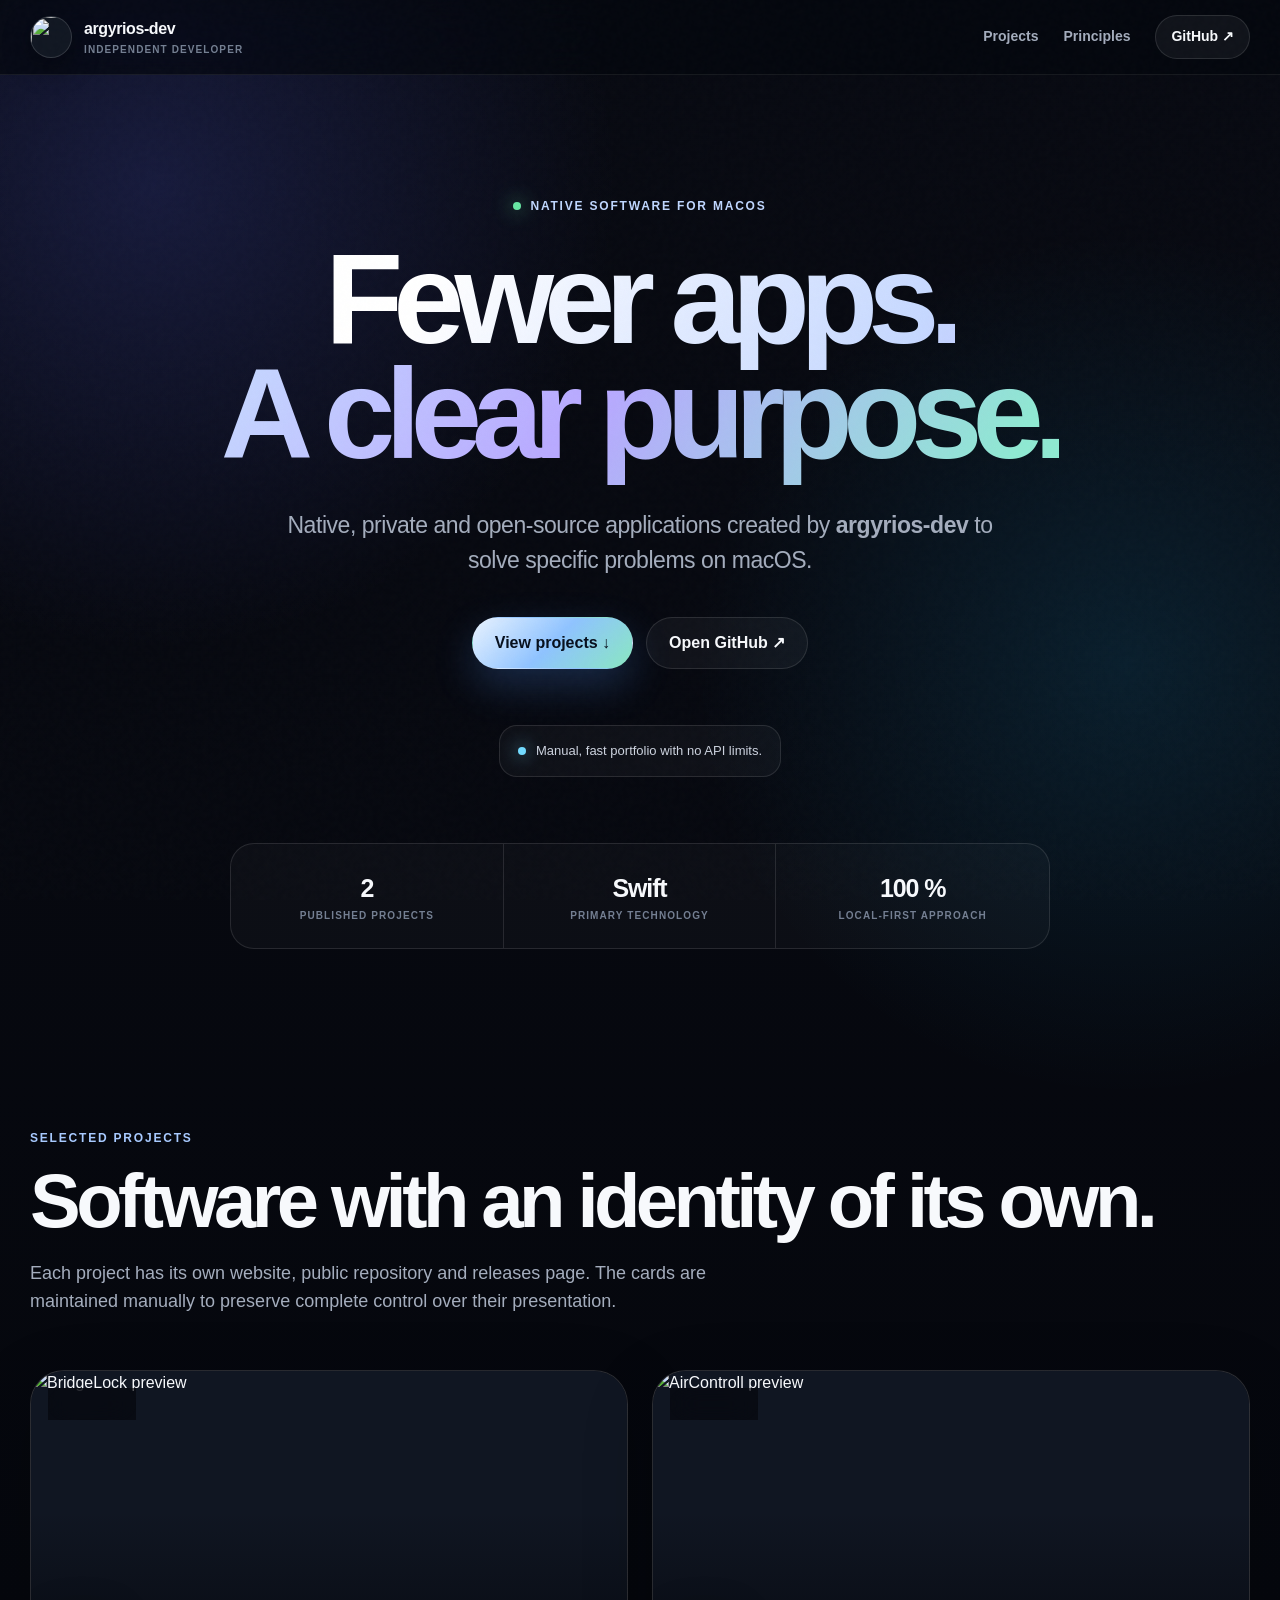
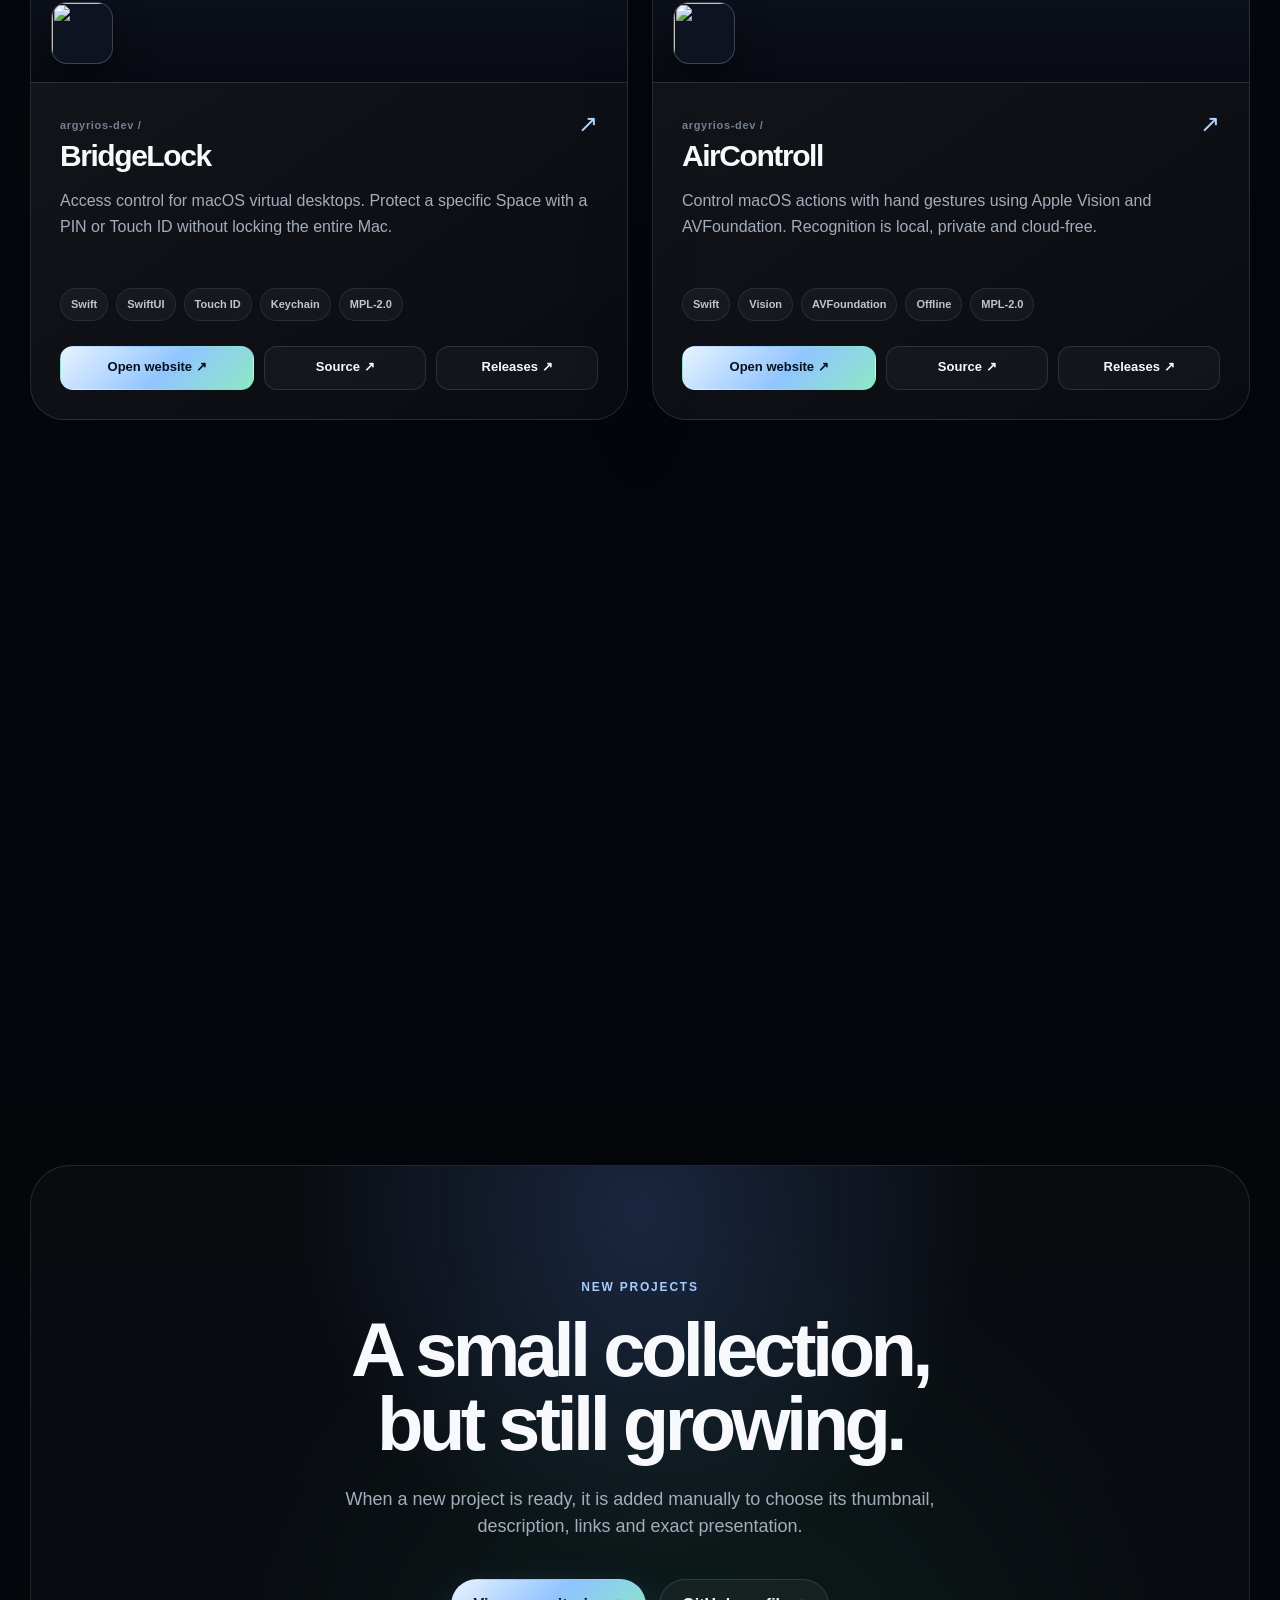
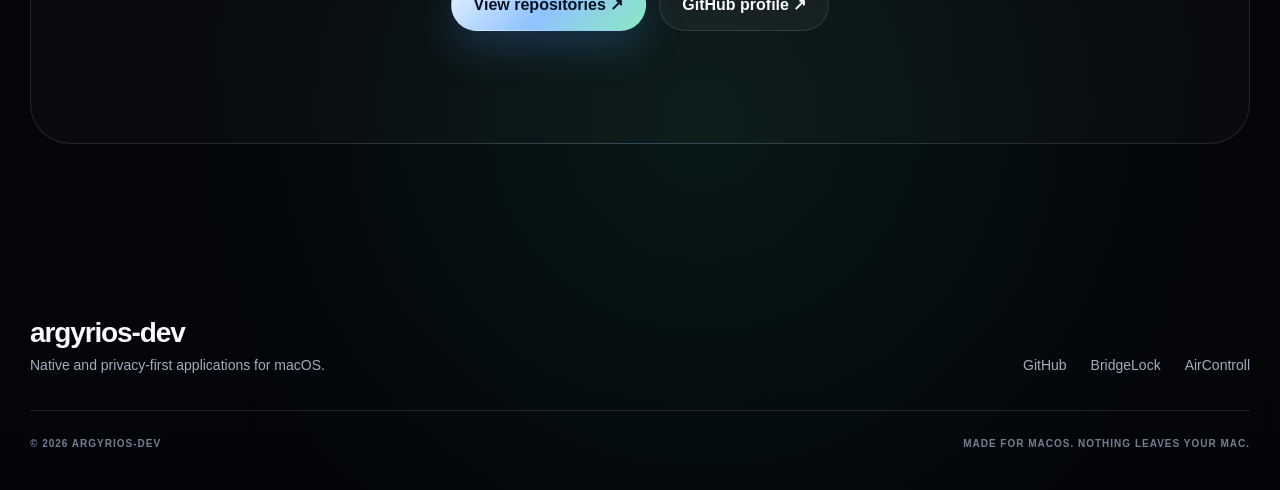
==== index.html @ 0a39587d "Add files via upload" ====
<!doctype html>
<html lang="en">
<head>
  <meta charset="utf-8">
  <meta name="viewport" content="width=device-width, initial-scale=1">
  <meta name="theme-color" content="#05070d">
  <meta
    name="description"
    content="Native macOS projects created by argyrios-dev."
  >
  <meta property="og:title" content="argyrios-dev — Projects">
  <meta
    property="og:description"
    content="Native, private and open-source applications for macOS."
  >
  <meta property="og:type" content="website">
  <meta
    property="og:image"
    content="https://raw.githubusercontent.com/argyrios-dev/AirControll/main/IntroREADME.png"
  >
  <title>argyrios-dev — macOS Projects</title>

  <link
    rel="icon"
    type="image/png"
    href="https://github.com/argyrios-dev.png"
  >
  <link
    rel="apple-touch-icon"
    href="https://github.com/argyrios-dev.png"
  >

  <style>
    :root {
      color-scheme: dark;
      --bg: #05070d;
      --bg-soft: #090d16;
      --panel: rgba(255, 255, 255, 0.055);
      --panel-strong: rgba(255, 255, 255, 0.085);
      --line: rgba(255, 255, 255, 0.11);
      --line-strong: rgba(255, 255, 255, 0.2);
      --text: #f7f9fc;
      --muted: #a4adbd;
      --muted-2: #747f92;
      --violet: #9b8cff;
      --cyan: #72dbff;
      --green: #67e6a3;
      --max: 1220px;
      --radius-xl: 34px;
      --radius-lg: 24px;
      --shadow: 0 32px 100px rgba(0, 0, 0, 0.46);
    }

    * {
      box-sizing: border-box;
    }

    html {
      scroll-behavior: smooth;
    }

    body {
      min-width: 320px;
      min-height: 100vh;
      margin: 0;
      color: var(--text);
      background:
        radial-gradient(circle at 12% 5%, rgba(94, 105, 255, 0.18), transparent 29rem),
        radial-gradient(circle at 88% 18%, rgba(31, 190, 255, 0.12), transparent 27rem),
        radial-gradient(circle at 55% 90%, rgba(54, 224, 151, 0.09), transparent 32rem),
        linear-gradient(180deg, #080a12 0%, var(--bg) 44%, #030509 100%);
      font-family:
        -apple-system,
        BlinkMacSystemFont,
        "SF Pro Display",
        "SF Pro Text",
        "Helvetica Neue",
        Arial,
        sans-serif;
      line-height: 1.55;
      overflow-x: hidden;
    }

    body::after {
      position: fixed;
      inset: 0;
      z-index: 100;
      pointer-events: none;
      content: "";
      opacity: 0.018;
      background-image:
        url("data:image/svg+xml,%3Csvg viewBox='0 0 180 180' xmlns='http://www.w3.org/2000/svg'%3E%3Cfilter id='noise'%3E%3CfeTurbulence type='fractalNoise' baseFrequency='.88' numOctaves='4' stitchTiles='stitch'/%3E%3C/filter%3E%3Crect width='100%25' height='100%25' filter='url(%23noise)'/%3E%3C/svg%3E");
    }

    a {
      color: inherit;
      text-decoration: none;
    }

    img {
      display: block;
      max-width: 100%;
    }

    button,
    a {
      -webkit-tap-highlight-color: transparent;
    }

    .container {
      width: min(calc(100% - 40px), var(--max));
      margin-inline: auto;
    }

    .nav {
      position: sticky;
      top: 0;
      z-index: 50;
      border-bottom: 1px solid rgba(255, 255, 255, 0.07);
      background: rgba(5, 7, 13, 0.72);
      backdrop-filter: blur(24px) saturate(150%);
      -webkit-backdrop-filter: blur(24px) saturate(150%);
    }

    .nav-inner {
      min-height: 74px;
      display: flex;
      align-items: center;
      justify-content: space-between;
      gap: 24px;
    }

    .identity {
      min-width: 0;
      display: flex;
      align-items: center;
      gap: 12px;
    }

    .identity img {
      width: 42px;
      height: 42px;
      flex: 0 0 auto;
      object-fit: cover;
      border: 1px solid rgba(255, 255, 255, 0.15);
      border-radius: 50%;
      background: #111722;
      box-shadow: 0 9px 28px rgba(0, 0, 0, 0.4);
    }

    .identity-copy {
      min-width: 0;
      display: grid;
    }

    .identity-copy strong {
      font-size: 16px;
      letter-spacing: -0.025em;
    }

    .identity-copy span {
      color: var(--muted-2);
      font-size: 10px;
      font-weight: 760;
      letter-spacing: 0.11em;
      text-transform: uppercase;
    }

    .nav-links {
      display: flex;
      align-items: center;
      gap: 25px;
      color: var(--muted);
      font-size: 14px;
      font-weight: 650;
    }

    .nav-links a {
      transition: color 170ms ease;
    }

    .nav-links a:hover {
      color: var(--text);
    }

    .nav-button {
      padding: 10px 15px;
      color: var(--text) !important;
      border: 1px solid var(--line);
      border-radius: 999px;
      background: rgba(255, 255, 255, 0.05);
    }

    .hero {
      padding: 118px 0 90px;
      text-align: center;
    }

    .eyebrow {
      display: inline-flex;
      align-items: center;
      gap: 9px;
      margin-bottom: 26px;
      color: #c0d7ff;
      font-size: 12px;
      font-weight: 820;
      letter-spacing: 0.15em;
      text-transform: uppercase;
    }

    .eyebrow::before {
      width: 8px;
      height: 8px;
      content: "";
      border-radius: 50%;
      background: var(--green);
      box-shadow: 0 0 20px rgba(103, 230, 163, 0.95);
    }

    h1,
    h2,
    h3,
    p {
      overflow-wrap: anywhere;
    }

    h1 {
      max-width: 1040px;
      margin: 0 auto;
      font-size: clamp(60px, 10vw, 132px);
      font-weight: 800;
      letter-spacing: -0.078em;
      line-height: 0.9;
    }

    .gradient-text {
      color: transparent;
      background:
        linear-gradient(
          122deg,
          #ffffff 9%,
          #c6d8ff 42%,
          #b8a8ff 67%,
          #8fe9d2 96%
        );
      background-clip: text;
      -webkit-background-clip: text;
    }

    .hero-copy {
      max-width: 760px;
      margin: 36px auto 0;
      color: var(--muted);
      font-size: clamp(18px, 2.1vw, 23px);
      letter-spacing: -0.02em;
    }

    .hero-actions {
      margin-top: 38px;
      display: flex;
      flex-wrap: wrap;
      justify-content: center;
      gap: 13px;
    }

    .button {
      min-height: 52px;
      padding: 0 22px;
      display: inline-flex;
      align-items: center;
      justify-content: center;
      border: 1px solid var(--line);
      border-radius: 999px;
      font-weight: 740;
      transition:
        transform 180ms ease,
        border-color 180ms ease,
        background 180ms ease,
        box-shadow 180ms ease;
    }

    .button:hover {
      transform: translateY(-2px);
    }

    .button-primary {
      color: #07101e;
      border-color: transparent;
      background:
        linear-gradient(135deg, #e9f3ff, #8fc3ff 50%, #8ae8c2);
      box-shadow: 0 16px 40px rgba(83, 151, 255, 0.23);
    }

    .button-secondary {
      background: rgba(255, 255, 255, 0.045);
    }

    .manual-note {
      width: fit-content;
      max-width: 100%;
      margin: 56px auto 0;
      padding: 15px 18px;
      display: flex;
      align-items: center;
      gap: 10px;
      color: #cdd3df;
      border: 1px solid var(--line);
      border-radius: 18px;
      background: rgba(255, 255, 255, 0.034);
      font-size: 13px;
    }

    .manual-note span {
      width: 8px;
      height: 8px;
      flex: 0 0 auto;
      border-radius: 50%;
      background: var(--cyan);
      box-shadow: 0 0 17px rgba(114, 219, 255, 0.9);
    }

    .hero-stats {
      max-width: 820px;
      margin: 66px auto 0;
      display: grid;
      grid-template-columns: repeat(3, 1fr);
      overflow: hidden;
      border: 1px solid var(--line);
      border-radius: 24px;
      background: rgba(255, 255, 255, 0.027);
    }

    .stat {
      padding: 25px 18px;
      display: grid;
      border-right: 1px solid var(--line);
    }

    .stat:last-child {
      border-right: 0;
    }

    .stat strong {
      font-size: 25px;
      letter-spacing: -0.045em;
    }

    .stat span {
      color: var(--muted-2);
      font-size: 10px;
      font-weight: 760;
      letter-spacing: 0.11em;
      text-transform: uppercase;
    }

    main {
      padding-bottom: 110px;
    }

    .projects-section {
      padding: 90px 0 40px;
    }

    .section-label {
      margin-bottom: 16px;
      color: #a8caff;
      font-size: 12px;
      font-weight: 810;
      letter-spacing: 0.15em;
      text-transform: uppercase;
    }

    h2 {
      margin: 0;
      font-size: clamp(43px, 6vw, 76px);
      font-weight: 780;
      line-height: 0.98;
      letter-spacing: -0.06em;
    }

    .section-copy {
      max-width: 680px;
      margin: 22px 0 0;
      color: var(--muted);
      font-size: 18px;
    }

    .projects-grid {
      margin-top: 54px;
      display: grid;
      grid-template-columns: repeat(2, minmax(0, 1fr));
      gap: 24px;
    }

    .project-card {
      position: relative;
      isolation: isolate;
      min-width: 0;
      overflow: hidden;
      border: 1px solid var(--line);
      border-radius: var(--radius-xl);
      background:
        linear-gradient(
          145deg,
          rgba(255, 255, 255, 0.071),
          rgba(255, 255, 255, 0.025)
        );
      box-shadow: 0 22px 72px rgba(0, 0, 0, 0.2);
      transition:
        transform 230ms ease,
        border-color 230ms ease,
        box-shadow 230ms ease;
    }

    .project-card::before {
      position: absolute;
      inset: -1px;
      z-index: -1;
      content: "";
      border-radius: inherit;
      opacity: 0;
      background:
        linear-gradient(
          135deg,
          rgba(155, 140, 255, 0.65),
          rgba(114, 219, 255, 0.55),
          rgba(103, 230, 163, 0.38)
        );
      filter: blur(10px);
      transition: opacity 230ms ease;
    }

    .project-card:hover {
      transform: translateY(-7px);
      border-color: var(--line-strong);
      box-shadow: var(--shadow);
    }

    .project-card:hover::before {
      opacity: 0.65;
    }

    .project-image-link {
      position: relative;
      aspect-ratio: 1.91 / 1;
      overflow: hidden;
      display: block;
      border-bottom: 1px solid var(--line);
      background: #101622;
    }

    .project-image {
      width: 100%;
      height: 100%;
      object-fit: cover;
      transition: transform 520ms cubic-bezier(0.2, 0.75, 0.25, 1);
    }

    .project-card:hover .project-image {
      transform: scale(1.035);
    }

    .image-overlay {
      position: absolute;
      inset: 0;
      background:
        linear-gradient(
          180deg,
          transparent 45%,
          rgba(5, 7, 13, 0.78) 100%
        );
    }

    .project-icon {
      position: absolute;
      left: 20px;
      bottom: 18px;
      width: 62px;
      height: 62px;
      object-fit: cover;
      border: 1px solid rgba(255, 255, 255, 0.2);
      border-radius: 16px;
      background: #0d1320;
      box-shadow: 0 16px 38px rgba(0, 0, 0, 0.42);
    }

    .project-state {
      position: absolute;
      top: 17px;
      left: 17px;
      padding: 7px 10px;
      color: #f5f8fc;
      border: 1px solid rgba(255, 255, 255, 0.16);
      border-radius: 999px;
      background: rgba(5, 7, 13, 0.68);
      backdrop-filter: blur(14px);
      -webkit-backdrop-filter: blur(14px);
      font-size: 10px;
      font-weight: 790;
      letter-spacing: 0.11em;
      text-transform: uppercase;
    }

    .project-content {
      padding: 29px;
    }

    .project-heading {
      display: flex;
      align-items: flex-start;
      justify-content: space-between;
      gap: 20px;
    }

    .repo-owner {
      color: var(--muted-2);
      font-size: 11px;
      font-weight: 720;
      letter-spacing: 0.06em;
    }

    .project-heading h3 {
      margin: 3px 0 0;
      font-size: 30px;
      font-weight: 780;
      line-height: 1.05;
      letter-spacing: -0.048em;
    }

    .project-arrow {
      color: #aed4ff;
      font-size: 24px;
      line-height: 1;
    }

    .project-description {
      min-height: 78px;
      margin: 16px 0 22px;
      color: var(--muted);
      line-height: 1.65;
    }

    .tags {
      display: flex;
      flex-wrap: wrap;
      gap: 8px;
      margin-bottom: 25px;
    }

    .tag {
      padding: 7px 10px;
      color: #bdc5d2;
      border: 1px solid rgba(255, 255, 255, 0.09);
      border-radius: 999px;
      background: rgba(255, 255, 255, 0.034);
      font-size: 11px;
      font-weight: 680;
    }

    .project-actions {
      display: grid;
      grid-template-columns: 1.2fr 1fr 1fr;
      gap: 10px;
    }

    .project-action {
      min-height: 44px;
      padding: 0 12px;
      display: inline-flex;
      align-items: center;
      justify-content: center;
      border: 1px solid var(--line);
      border-radius: 13px;
      font-size: 13px;
      font-weight: 740;
      text-align: center;
      transition:
        transform 170ms ease,
        border-color 170ms ease,
        background 170ms ease;
    }

    .project-action:hover {
      transform: translateY(-1px);
      border-color: var(--line-strong);
    }

    .project-action-primary {
      color: #07101e;
      border-color: transparent;
      background:
        linear-gradient(135deg, #e8f3ff, #91c5ff 55%, #8ce9c4);
    }

    .project-action-secondary {
      background: rgba(255, 255, 255, 0.035);
    }

    .principles {
      margin-top: 120px;
      padding: 68px;
      display: grid;
      grid-template-columns: 1.05fr 0.95fr;
      align-items: end;
      gap: 62px;
      overflow: hidden;
      border: 1px solid var(--line);
      border-radius: 38px;
      background:
        radial-gradient(circle at 91% 12%, rgba(155, 140, 255, 0.2), transparent 36%),
        radial-gradient(circle at 7% 90%, rgba(114, 219, 255, 0.13), transparent 34%),
        rgba(255, 255, 255, 0.028);
      box-shadow: var(--shadow);
    }

    .principles-list {
      display: grid;
      gap: 14px;
    }

    .principle {
      padding: 19px 20px;
      display: grid;
      grid-template-columns: 39px 1fr;
      gap: 13px;
      border: 1px solid var(--line);
      border-radius: 17px;
      background: rgba(2, 5, 10, 0.34);
    }

    .principle > span {
      color: #a9cbff;
      font-size: 11px;
      font-weight: 800;
    }

    .principle h3 {
      margin: 0;
      font-size: 18px;
    }

    .principle p {
      margin: 3px 0 0;
      color: var(--muted);
      font-size: 14px;
    }

    .contact {
      margin-top: 120px;
      padding: 112px 28px;
      text-align: center;
      border: 1px solid var(--line);
      border-radius: 40px;
      background:
        radial-gradient(circle at 50% 8%, rgba(93, 147, 255, 0.2), transparent 43%),
        rgba(255, 255, 255, 0.024);
    }

    .contact p {
      max-width: 650px;
      margin: 24px auto 0;
      color: var(--muted);
      font-size: 18px;
    }

    footer {
      padding: 57px 0 38px;
      color: var(--muted);
      font-size: 14px;
    }

    .footer-top {
      padding-bottom: 34px;
      display: flex;
      align-items: flex-end;
      justify-content: space-between;
      gap: 30px;
      border-bottom: 1px solid var(--line);
    }

    .footer-title {
      color: var(--text);
      font-size: 28px;
      font-weight: 770;
      letter-spacing: -0.04em;
    }

    .footer-links {
      display: flex;
      flex-wrap: wrap;
      gap: 24px;
    }

    .footer-links a:hover {
      color: var(--text);
    }

    .footer-bottom {
      padding-top: 25px;
      display: flex;
      justify-content: space-between;
      gap: 24px;
      color: var(--muted-2);
      font-size: 10px;
      font-weight: 690;
      letter-spacing: 0.1em;
      text-transform: uppercase;
    }

    .reveal {
      opacity: 0;
      transform: translateY(22px);
      transition:
        opacity 650ms ease,
        transform 650ms ease;
    }

    .reveal.visible {
      opacity: 1;
      transform: translateY(0);
    }

    @media (max-width: 940px) {
      .projects-grid {
        grid-template-columns: 1fr;
      }

      .principles {
        padding: 46px 29px;
        grid-template-columns: 1fr;
      }
    }

    @media (max-width: 700px) {
      .container {
        width: min(calc(100% - 24px), var(--max));
      }

      .nav-links a:not(.nav-button) {
        display: none;
      }

      .identity-copy span {
        display: none;
      }

      .hero {
        padding-top: 82px;
      }

      h1 {
        font-size: clamp(56px, 19vw, 87px);
      }

      .hero-stats {
        grid-template-columns: 1fr;
      }

      .stat {
        border-right: 0;
        border-bottom: 1px solid var(--line);
      }

      .stat:last-child {
        border-bottom: 0;
      }

      .project-actions {
        grid-template-columns: 1fr;
      }

      .footer-top,
      .footer-bottom {
        align-items: flex-start;
        flex-direction: column;
      }
    }

    @media (prefers-reduced-motion: reduce) {
      html {
        scroll-behavior: auto;
      }

      *,
      *::before,
      *::after {
        animation-duration: 0.01ms !important;
        animation-iteration-count: 1 !important;
        transition-duration: 0.01ms !important;
      }

      .reveal {
        opacity: 1;
        transform: none;
      }
    }
  </style>
</head>

<body>
  <nav class="nav">
    <div class="container nav-inner">
      <a class="identity" href="#top" aria-label="Back to top">
        <img
          src="https://github.com/argyrios-dev.png"
          alt=""
          width="42"
          height="42"
        >
        <span class="identity-copy">
          <strong>argyrios-dev</strong>
          <span>Independent developer</span>
        </span>
      </a>

      <div class="nav-links">
        <a href="#projects">Projects</a>
        <a href="#principles">Principles</a>
        <a
          class="nav-button"
          href="https://github.com/argyrios-dev"
          target="_blank"
          rel="noreferrer"
        >GitHub ↗</a>
      </div>
    </div>
  </nav>

  <header id="top" class="hero container">
    <div class="eyebrow">Native software for macOS</div>

    <h1>
      <span class="gradient-text">Fewer apps.<br>A clear purpose.</span>
    </h1>

    <p class="hero-copy">
      Native, private and open-source applications created by
      <strong>argyrios-dev</strong> to solve specific problems on macOS.
    </p>

    <div class="hero-actions">
      <a class="button button-primary" href="#projects">
        View projects ↓
      </a>
      <a
        class="button button-secondary"
        href="https://github.com/argyrios-dev"
        target="_blank"
        rel="noreferrer"
      >Open GitHub ↗</a>
    </div>

    <div class="manual-note">
      <span></span>
      Manual, fast portfolio with no API limits.
    </div>

    <div class="hero-stats">
      <div class="stat">
        <strong>2</strong>
        <span>Published projects</span>
      </div>
      <div class="stat">
        <strong>Swift</strong>
        <span>Primary technology</span>
      </div>
      <div class="stat">
        <strong>100 %</strong>
        <span>Local-first approach</span>
      </div>
    </div>
  </header>

  <main>
    <section id="projects" class="projects-section container">
      <div class="section-label">Selected projects</div>
      <h2>Software with an identity of its own.</h2>
      <p class="section-copy">
        Each project has its own website, public repository and releases page.
        The cards are maintained manually to preserve complete control
        over their presentation.
      </p>

      <div class="projects-grid">
        <article class="project-card reveal">
          <a
            class="project-image-link"
            href="https://argyrios-dev.github.io/BridgeLock/"
            target="_blank"
            rel="noreferrer"
            aria-label="Open the BridgeLock website"
          >
            <img
              class="project-image"
              src="https://raw.githubusercontent.com/argyrios-dev/BridgeLock/main/IntroREADME.png"
              alt="BridgeLock preview"
              loading="eager"
            >
            <span class="image-overlay"></span>
            <span class="project-state">Available</span>
            <img
              class="project-icon"
              src="https://raw.githubusercontent.com/argyrios-dev/BridgeLock/main/AppIcon.png"
              alt=""
              width="62"
              height="62"
            >
          </a>

          <div class="project-content">
            <div class="project-heading">
              <div>
                <span class="repo-owner">argyrios-dev /</span>
                <h3>BridgeLock</h3>
              </div>
              <span class="project-arrow">↗</span>
            </div>

            <p class="project-description">
              Access control for macOS virtual desktops. Protect a specific Space
              with a PIN or Touch ID without locking the entire Mac.
            </p>

            <div class="tags">
              <span class="tag">Swift</span>
              <span class="tag">SwiftUI</span>
              <span class="tag">Touch ID</span>
              <span class="tag">Keychain</span>
              <span class="tag">MPL-2.0</span>
            </div>

            <div class="project-actions">
              <a
                class="project-action project-action-primary"
                href="https://argyrios-dev.github.io/BridgeLock/"
                target="_blank"
                rel="noreferrer"
              >Open website ↗</a>
              <a
                class="project-action project-action-secondary"
                href="https://github.com/argyrios-dev/BridgeLock"
                target="_blank"
                rel="noreferrer"
              >Source ↗</a>
              <a
                class="project-action project-action-secondary"
                href="https://github.com/argyrios-dev/BridgeLock/releases/latest"
                target="_blank"
                rel="noreferrer"
              >Releases ↗</a>
            </div>
          </div>
        </article>

        <article class="project-card reveal">
          <a
            class="project-image-link"
            href="https://argyrios-dev.github.io/AirControll/"
            target="_blank"
            rel="noreferrer"
            aria-label="Open the AirControll website"
          >
            <img
              class="project-image"
              src="https://raw.githubusercontent.com/argyrios-dev/AirControll/main/IntroREADME.png"
              alt="AirControll preview"
              loading="eager"
            >
            <span class="image-overlay"></span>
            <span class="project-state">Available</span>
            <img
              class="project-icon"
              src="https://raw.githubusercontent.com/argyrios-dev/AirControll/main/Assets/AirControllIcon.png"
              alt=""
              width="62"
              height="62"
            >
          </a>

          <div class="project-content">
            <div class="project-heading">
              <div>
                <span class="repo-owner">argyrios-dev /</span>
                <h3>AirControll</h3>
              </div>
              <span class="project-arrow">↗</span>
            </div>

            <p class="project-description">
              Control macOS actions with hand gestures using Apple Vision and
              AVFoundation. Recognition is local, private and cloud-free.
            </p>

            <div class="tags">
              <span class="tag">Swift</span>
              <span class="tag">Vision</span>
              <span class="tag">AVFoundation</span>
              <span class="tag">Offline</span>
              <span class="tag">MPL-2.0</span>
            </div>

            <div class="project-actions">
              <a
                class="project-action project-action-primary"
                href="https://argyrios-dev.github.io/AirControll/"
                target="_blank"
                rel="noreferrer"
              >Open website ↗</a>
              <a
                class="project-action project-action-secondary"
                href="https://github.com/argyrios-dev/AirControll"
                target="_blank"
                rel="noreferrer"
              >Source ↗</a>
              <a
                class="project-action project-action-secondary"
                href="https://github.com/argyrios-dev/AirControll/releases/latest"
                target="_blank"
                rel="noreferrer"
              >Releases ↗</a>
            </div>
          </div>
        </article>
      </div>
    </section>

    <section id="principles" class="principles container reveal">
      <div>
        <div class="section-label">How I build</div>
        <h2>Native, private and focused.</h2>
        <p class="section-copy">
          Each application is designed to do one thing well, respect the platform
          and minimize data collection.
        </p>
      </div>

      <div class="principles-list">
        <article class="principle">
          <span>01</span>
          <div>
            <h3>Designed for macOS</h3>
            <p>
              Interfaces and behavior integrated with Apple technologies.
            </p>
          </div>
        </article>

        <article class="principle">
          <span>02</span>
          <div>
            <h3>Privacy by architecture</h3>
            <p>
              Local processing and no remote services whenever possible.
            </p>
          </div>
        </article>

        <article class="principle">
          <span>03</span>
          <div>
            <h3>Open source</h3>
            <p>
              Public repositories, auditable behavior and transparent issue tracking.
            </p>
          </div>
        </article>
      </div>
    </section>

    <section class="contact container reveal">
      <div class="section-label">New projects</div>
      <h2>A small collection,<br>but still growing.</h2>
      <p>
        When a new project is ready, it is added manually to choose its
        thumbnail, description, links and exact presentation.
      </p>

      <div class="hero-actions">
        <a
          class="button button-primary"
          href="https://github.com/argyrios-dev?tab=repositories"
          target="_blank"
          rel="noreferrer"
        >View repositories ↗</a>
        <a
          class="button button-secondary"
          href="https://github.com/argyrios-dev"
          target="_blank"
          rel="noreferrer"
        >GitHub profile ↗</a>
      </div>
    </section>
  </main>

  <footer>
    <div class="container">
      <div class="footer-top">
        <div>
          <div class="footer-title">argyrios-dev</div>
          <div>Native and privacy-first applications for macOS.</div>
        </div>

        <div class="footer-links">
          <a
            href="https://github.com/argyrios-dev"
            target="_blank"
            rel="noreferrer"
          >GitHub</a>
          <a
            href="https://github.com/argyrios-dev/BridgeLock"
            target="_blank"
            rel="noreferrer"
          >BridgeLock</a>
          <a
            href="https://github.com/argyrios-dev/AirControll"
            target="_blank"
            rel="noreferrer"
          >AirControll</a>
        </div>
      </div>

      <div class="footer-bottom">
        <span>© <span id="year">2026</span> argyrios-dev</span>
        <span>MADE FOR MACOS. NOTHING LEAVES YOUR MAC.</span>
      </div>
    </div>
  </footer>

  <script>
    "use strict";

    document.getElementById("year").textContent =
      String(new Date().getFullYear());

    const reducedMotion = window.matchMedia(
      "(prefers-reduced-motion: reduce)"
    ).matches;

    if (reducedMotion || !("IntersectionObserver" in window)) {
      document.querySelectorAll(".reveal").forEach((element) => {
        element.classList.add("visible");
      });
    } else {
      const observer = new IntersectionObserver(
        (entries) => {
          entries.forEach((entry) => {
            if (!entry.isIntersecting) {
              return;
            }

            entry.target.classList.add("visible");
            observer.unobserve(entry.target);
          });
        },
        {
          threshold: 0.13
        }
      );

      document.querySelectorAll(".reveal").forEach((element) => {
        observer.observe(element);
      });
    }
  </script>
</body>
</html>
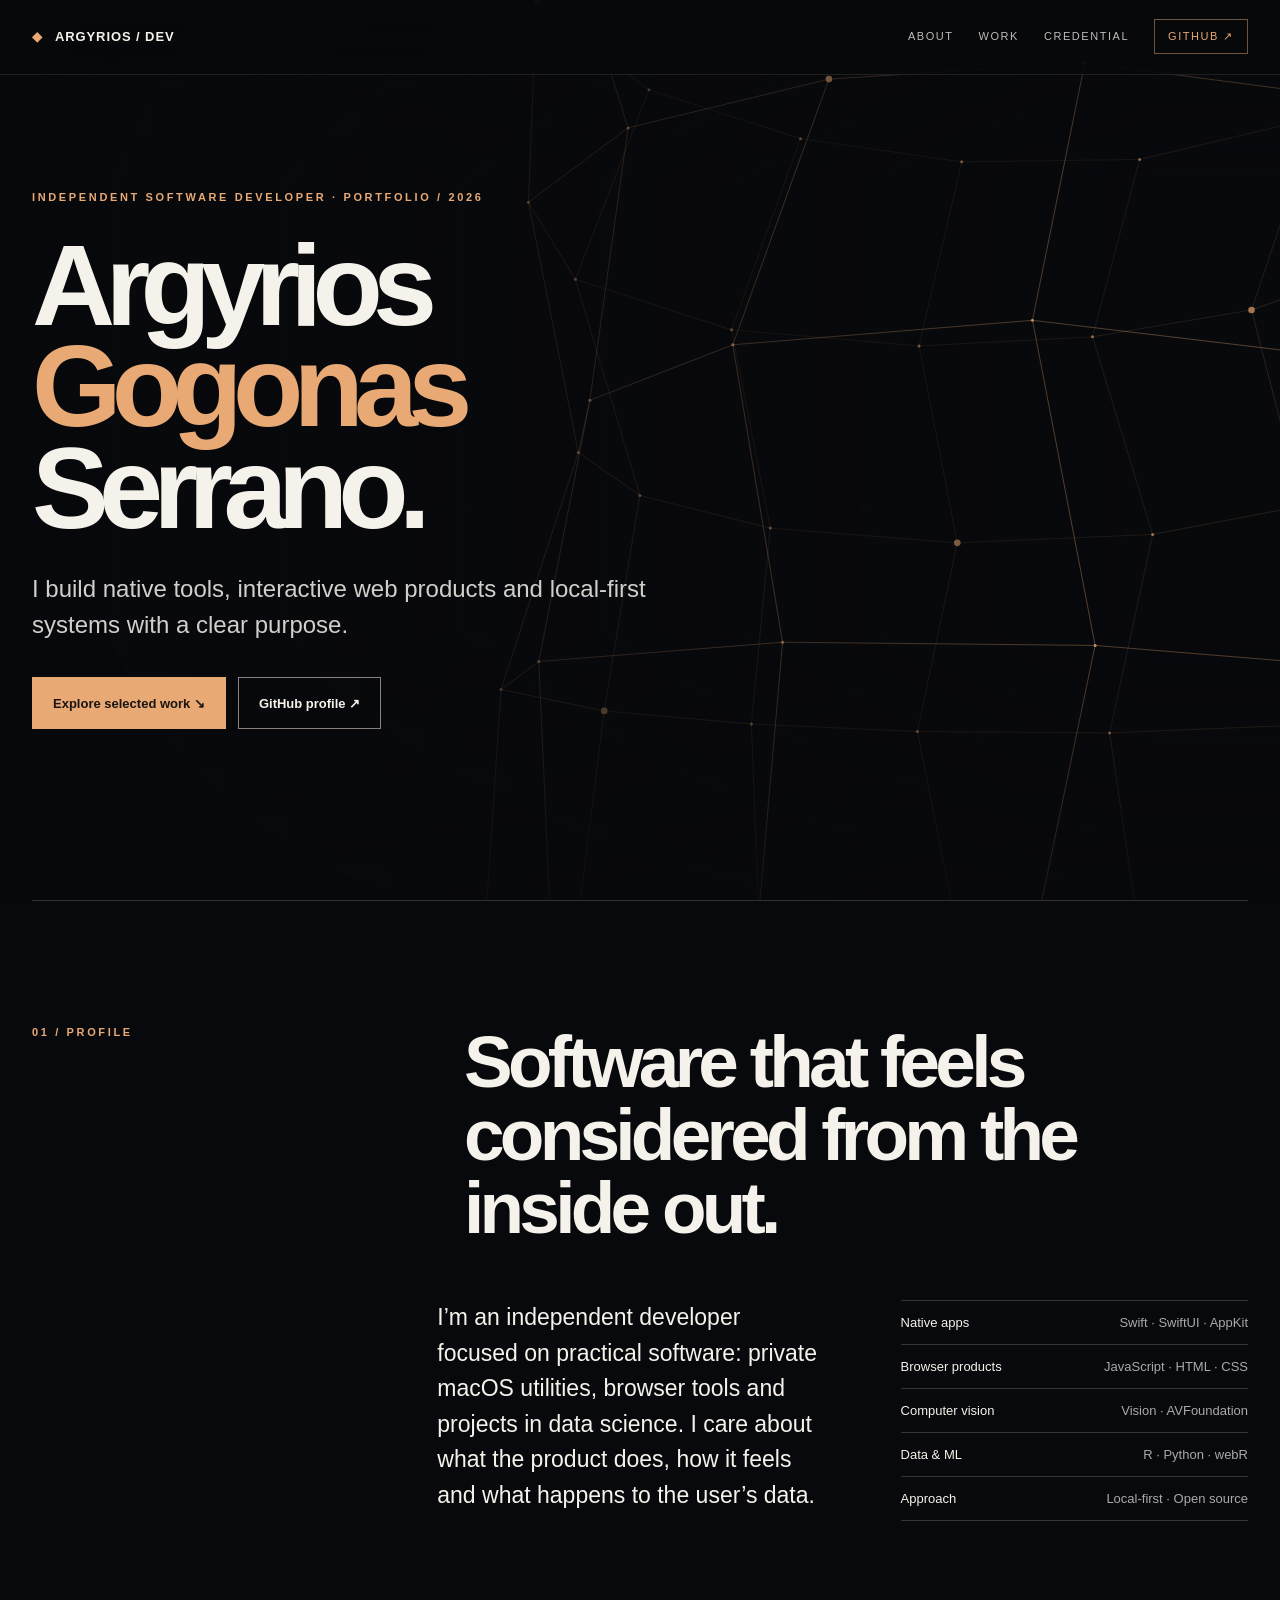
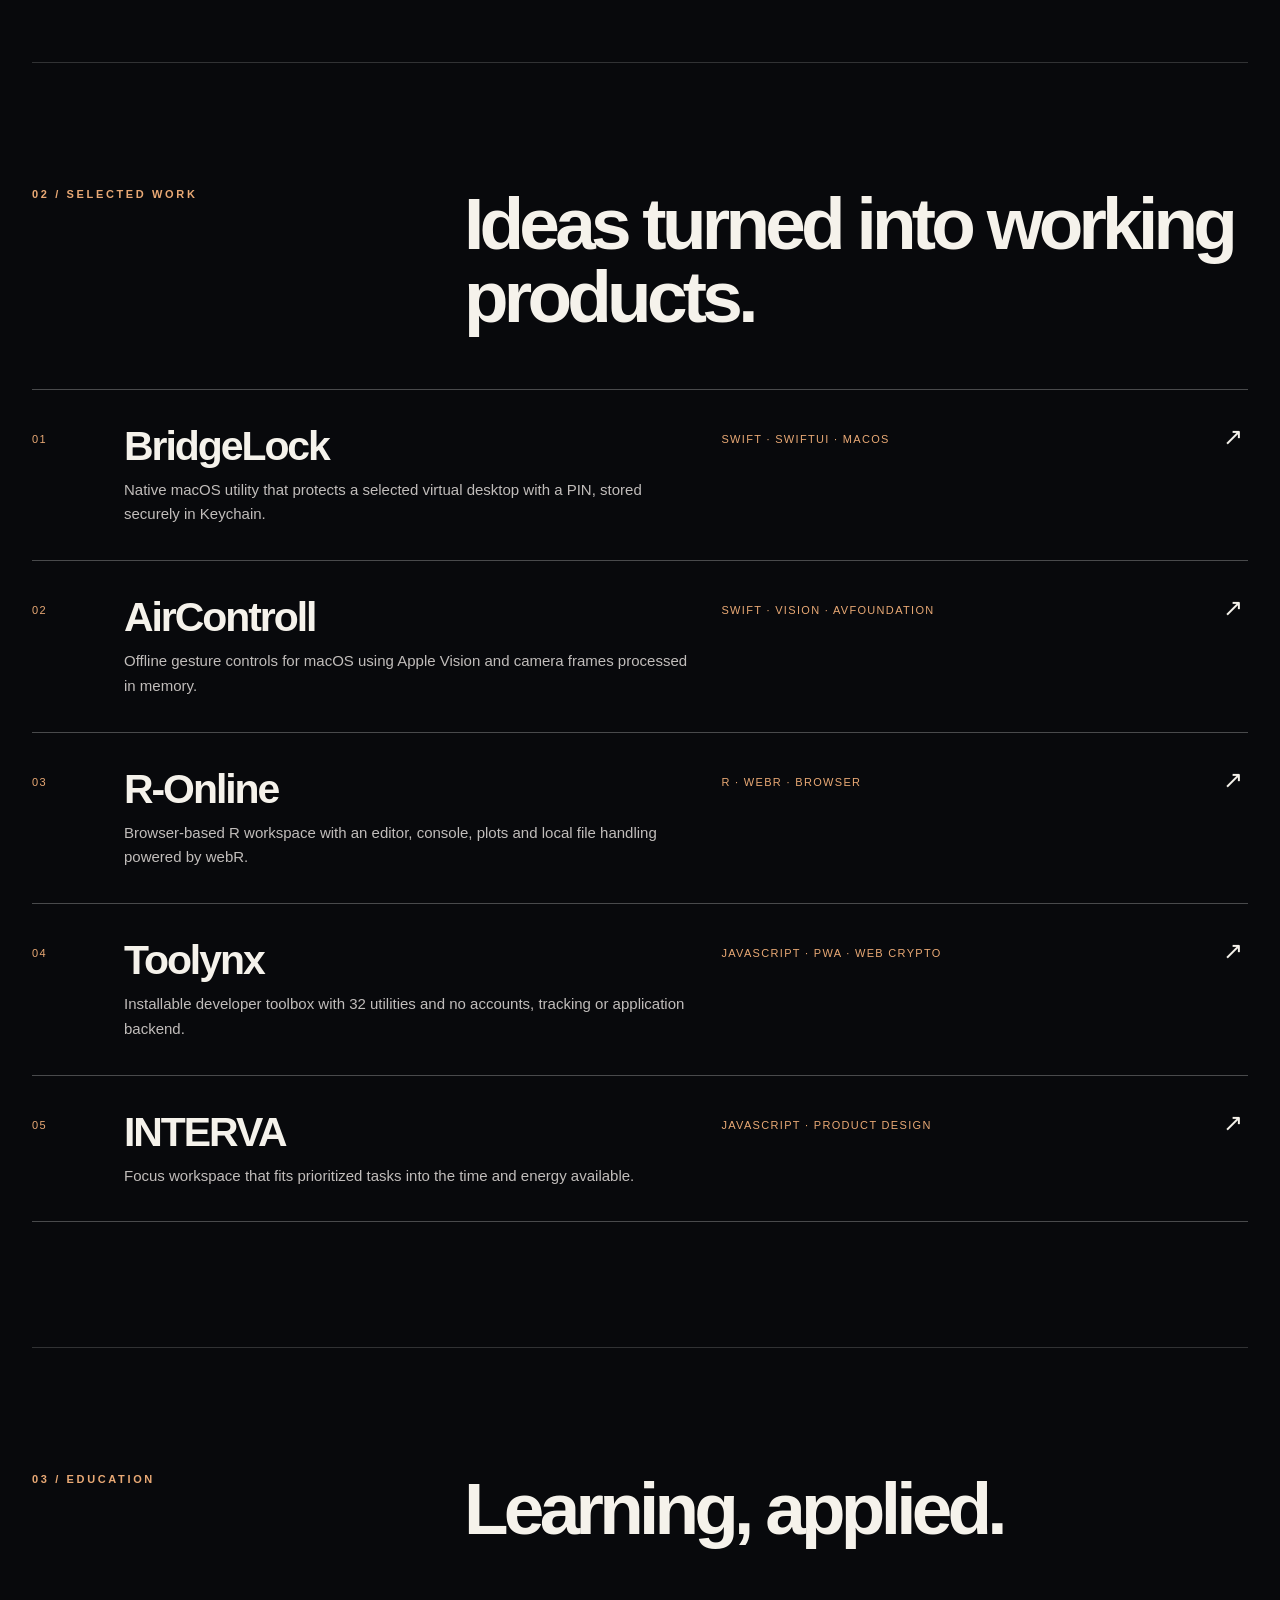
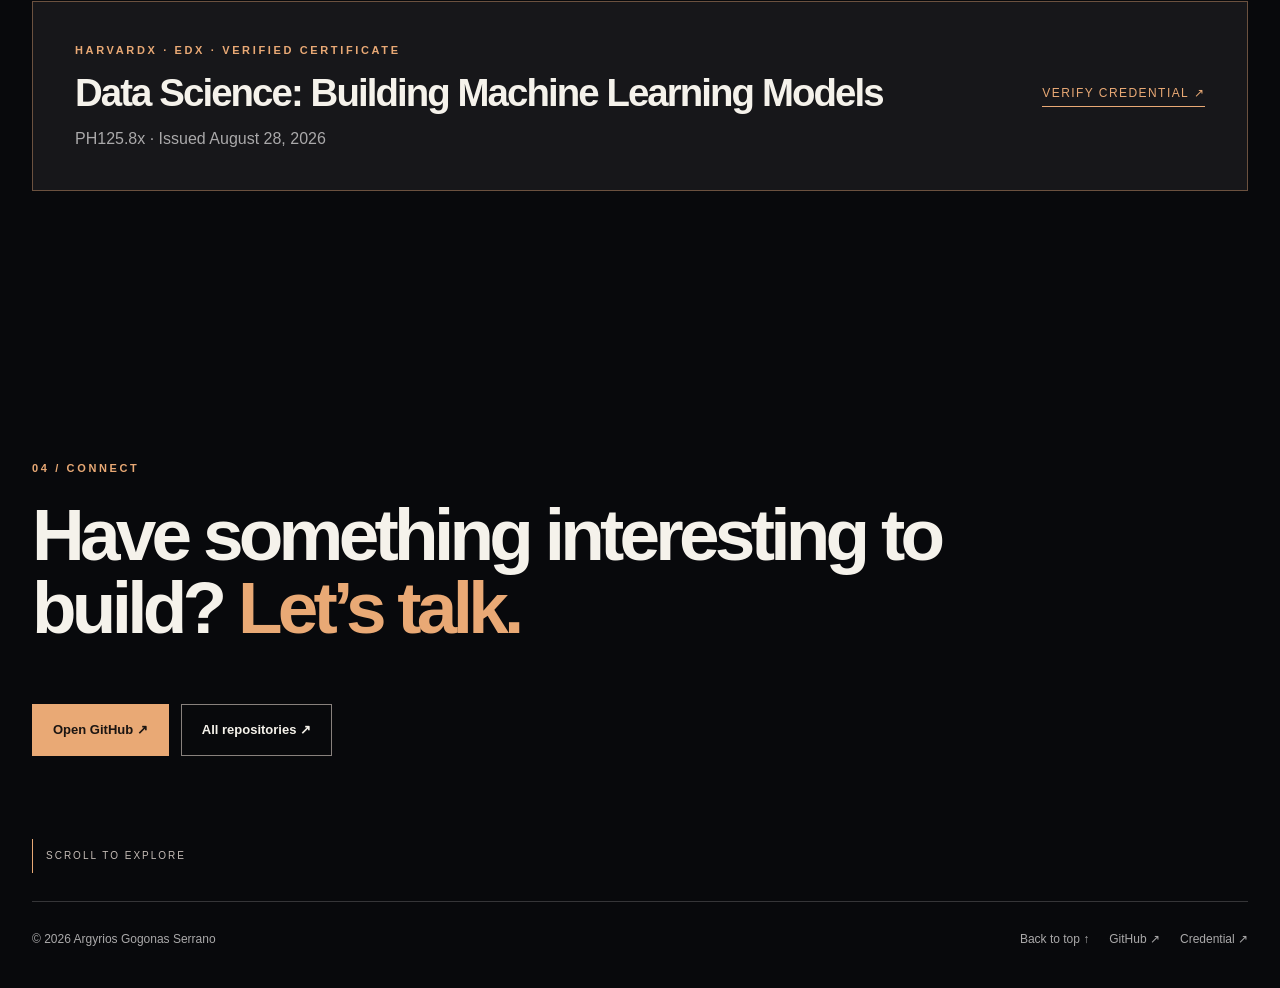
==== commit fd29ec2e: "Turn portfolio into interactive developer résumé" ====
--- a/index.html
+++ b/index.html
@@ -1,1166 +1,36 @@
 <!doctype html>
 <html lang="en">
 <head>
-  <meta charset="utf-8">
-  <meta name="viewport" content="width=device-width, initial-scale=1">
-  <meta name="theme-color" content="#05070d">
-  <meta
-    name="description"
-    content="Native macOS projects created by argyrios-dev."
-  >
-  <meta property="og:title" content="argyrios-dev — Projects">
-  <meta
-    property="og:description"
-    content="Native, private and open-source applications for macOS."
-  >
-  <meta property="og:type" content="website">
-  <meta
-    property="og:image"
-    content="https://raw.githubusercontent.com/argyrios-dev/AirControll/main/IntroREADME.png"
-  >
-  <title>argyrios-dev — macOS Projects</title>
-
-  <link
-    rel="icon"
-    type="image/png"
-    href="https://github.com/argyrios-dev.png"
-  >
-  <link
-    rel="apple-touch-icon"
-    href="https://github.com/argyrios-dev.png"
-  >
-
-  <style>
-    :root {
-      color-scheme: dark;
-      --bg: #05070d;
-      --bg-soft: #090d16;
-      --panel: rgba(255, 255, 255, 0.055);
-      --panel-strong: rgba(255, 255, 255, 0.085);
-      --line: rgba(255, 255, 255, 0.11);
-      --line-strong: rgba(255, 255, 255, 0.2);
-      --text: #f7f9fc;
-      --muted: #a4adbd;
-      --muted-2: #747f92;
-      --violet: #9b8cff;
-      --cyan: #72dbff;
-      --green: #67e6a3;
-      --max: 1220px;
-      --radius-xl: 34px;
-      --radius-lg: 24px;
-      --shadow: 0 32px 100px rgba(0, 0, 0, 0.46);
-    }
-
-    * {
-      box-sizing: border-box;
-    }
-
-    html {
-      scroll-behavior: smooth;
-    }
-
-    body {
-      min-width: 320px;
-      min-height: 100vh;
-      margin: 0;
-      color: var(--text);
-      background:
-        radial-gradient(circle at 12% 5%, rgba(94, 105, 255, 0.18), transparent 29rem),
-        radial-gradient(circle at 88% 18%, rgba(31, 190, 255, 0.12), transparent 27rem),
-        radial-gradient(circle at 55% 90%, rgba(54, 224, 151, 0.09), transparent 32rem),
-        linear-gradient(180deg, #080a12 0%, var(--bg) 44%, #030509 100%);
-      font-family:
-        -apple-system,
-        BlinkMacSystemFont,
-        "SF Pro Display",
-        "SF Pro Text",
-        "Helvetica Neue",
-        Arial,
-        sans-serif;
-      line-height: 1.55;
-      overflow-x: hidden;
-    }
-
-    body::after {
-      position: fixed;
-      inset: 0;
-      z-index: 100;
-      pointer-events: none;
-      content: "";
-      opacity: 0.018;
-      background-image:
-        url("data:image/svg+xml,%3Csvg viewBox='0 0 180 180' xmlns='http://www.w3.org/2000/svg'%3E%3Cfilter id='noise'%3E%3CfeTurbulence type='fractalNoise' baseFrequency='.88' numOctaves='4' stitchTiles='stitch'/%3E%3C/filter%3E%3Crect width='100%25' height='100%25' filter='url(%23noise)'/%3E%3C/svg%3E");
-    }
-
-    a {
-      color: inherit;
-      text-decoration: none;
-    }
-
-    img {
-      display: block;
-      max-width: 100%;
-    }
-
-    button,
-    a {
-      -webkit-tap-highlight-color: transparent;
-    }
-
-    .container {
-      width: min(calc(100% - 40px), var(--max));
-      margin-inline: auto;
-    }
-
-    .nav {
-      position: sticky;
-      top: 0;
-      z-index: 50;
-      border-bottom: 1px solid rgba(255, 255, 255, 0.07);
-      background: rgba(5, 7, 13, 0.72);
-      backdrop-filter: blur(24px) saturate(150%);
-      -webkit-backdrop-filter: blur(24px) saturate(150%);
-    }
-
-    .nav-inner {
-      min-height: 74px;
-      display: flex;
-      align-items: center;
-      justify-content: space-between;
-      gap: 24px;
-    }
-
-    .identity {
-      min-width: 0;
-      display: flex;
-      align-items: center;
-      gap: 12px;
-    }
-
-    .identity img {
-      width: 42px;
-      height: 42px;
-      flex: 0 0 auto;
-      object-fit: cover;
-      border: 1px solid rgba(255, 255, 255, 0.15);
-      border-radius: 50%;
-      background: #111722;
-      box-shadow: 0 9px 28px rgba(0, 0, 0, 0.4);
-    }
-
-    .identity-copy {
-      min-width: 0;
-      display: grid;
-    }
-
-    .identity-copy strong {
-      font-size: 16px;
-      letter-spacing: -0.025em;
-    }
-
-    .identity-copy span {
-      color: var(--muted-2);
-      font-size: 10px;
-      font-weight: 760;
-      letter-spacing: 0.11em;
-      text-transform: uppercase;
-    }
-
-    .nav-links {
-      display: flex;
-      align-items: center;
-      gap: 25px;
-      color: var(--muted);
-      font-size: 14px;
-      font-weight: 650;
-    }
-
-    .nav-links a {
-      transition: color 170ms ease;
-    }
-
-    .nav-links a:hover {
-      color: var(--text);
-    }
-
-    .nav-button {
-      padding: 10px 15px;
-      color: var(--text) !important;
-      border: 1px solid var(--line);
-      border-radius: 999px;
-      background: rgba(255, 255, 255, 0.05);
-    }
-
-    .hero {
-      padding: 118px 0 90px;
-      text-align: center;
-    }
-
-    .eyebrow {
-      display: inline-flex;
-      align-items: center;
-      gap: 9px;
-      margin-bottom: 26px;
-      color: #c0d7ff;
-      font-size: 12px;
-      font-weight: 820;
-      letter-spacing: 0.15em;
-      text-transform: uppercase;
-    }
-
-    .eyebrow::before {
-      width: 8px;
-      height: 8px;
-      content: "";
-      border-radius: 50%;
-      background: var(--green);
-      box-shadow: 0 0 20px rgba(103, 230, 163, 0.95);
-    }
-
-    h1,
-    h2,
-    h3,
-    p {
-      overflow-wrap: anywhere;
-    }
-
-    h1 {
-      max-width: 1040px;
-      margin: 0 auto;
-      font-size: clamp(60px, 10vw, 132px);
-      font-weight: 800;
-      letter-spacing: -0.078em;
-      line-height: 0.9;
-    }
-
-    .gradient-text {
-      color: transparent;
-      background:
-        linear-gradient(
-          122deg,
-          #ffffff 9%,
-          #c6d8ff 42%,
-          #b8a8ff 67%,
-          #8fe9d2 96%
-        );
-      background-clip: text;
-      -webkit-background-clip: text;
-    }
-
-    .hero-copy {
-      max-width: 760px;
-      margin: 36px auto 0;
-      color: var(--muted);
-      font-size: clamp(18px, 2.1vw, 23px);
-      letter-spacing: -0.02em;
-    }
-
-    .hero-actions {
-      margin-top: 38px;
-      display: flex;
-      flex-wrap: wrap;
-      justify-content: center;
-      gap: 13px;
-    }
-
-    .button {
-      min-height: 52px;
-      padding: 0 22px;
-      display: inline-flex;
-      align-items: center;
-      justify-content: center;
-      border: 1px solid var(--line);
-      border-radius: 999px;
-      font-weight: 740;
-      transition:
-        transform 180ms ease,
-        border-color 180ms ease,
-        background 180ms ease,
-        box-shadow 180ms ease;
-    }
-
-    .button:hover {
-      transform: translateY(-2px);
-    }
-
-    .button-primary {
-      color: #07101e;
-      border-color: transparent;
-      background:
-        linear-gradient(135deg, #e9f3ff, #8fc3ff 50%, #8ae8c2);
-      box-shadow: 0 16px 40px rgba(83, 151, 255, 0.23);
-    }
-
-    .button-secondary {
-      background: rgba(255, 255, 255, 0.045);
-    }
-
-    .manual-note {
-      width: fit-content;
-      max-width: 100%;
-      margin: 56px auto 0;
-      padding: 15px 18px;
-      display: flex;
-      align-items: center;
-      gap: 10px;
-      color: #cdd3df;
-      border: 1px solid var(--line);
-      border-radius: 18px;
-      background: rgba(255, 255, 255, 0.034);
-      font-size: 13px;
-    }
-
-    .manual-note span {
-      width: 8px;
-      height: 8px;
-      flex: 0 0 auto;
-      border-radius: 50%;
-      background: var(--cyan);
-      box-shadow: 0 0 17px rgba(114, 219, 255, 0.9);
-    }
-
-    .hero-stats {
-      max-width: 820px;
-      margin: 66px auto 0;
-      display: grid;
-      grid-template-columns: repeat(3, 1fr);
-      overflow: hidden;
-      border: 1px solid var(--line);
-      border-radius: 24px;
-      background: rgba(255, 255, 255, 0.027);
-    }
-
-    .stat {
-      padding: 25px 18px;
-      display: grid;
-      border-right: 1px solid var(--line);
-    }
-
-    .stat:last-child {
-      border-right: 0;
-    }
-
-    .stat strong {
-      font-size: 25px;
-      letter-spacing: -0.045em;
-    }
-
-    .stat span {
-      color: var(--muted-2);
-      font-size: 10px;
-      font-weight: 760;
-      letter-spacing: 0.11em;
-      text-transform: uppercase;
-    }
-
-    main {
-      padding-bottom: 110px;
-    }
-
-    .projects-section {
-      padding: 90px 0 40px;
-    }
-
-    .section-label {
-      margin-bottom: 16px;
-      color: #a8caff;
-      font-size: 12px;
-      font-weight: 810;
-      letter-spacing: 0.15em;
-      text-transform: uppercase;
-    }
-
-    h2 {
-      margin: 0;
-      font-size: clamp(43px, 6vw, 76px);
-      font-weight: 780;
-      line-height: 0.98;
-      letter-spacing: -0.06em;
-    }
-
-    .section-copy {
-      max-width: 680px;
-      margin: 22px 0 0;
-      color: var(--muted);
-      font-size: 18px;
-    }
-
-    .projects-grid {
-      margin-top: 54px;
-      display: grid;
-      grid-template-columns: repeat(2, minmax(0, 1fr));
-      gap: 24px;
-    }
-
-    .project-card {
-      position: relative;
-      isolation: isolate;
-      min-width: 0;
-      overflow: hidden;
-      border: 1px solid var(--line);
-      border-radius: var(--radius-xl);
-      background:
-        linear-gradient(
-          145deg,
-          rgba(255, 255, 255, 0.071),
-          rgba(255, 255, 255, 0.025)
-        );
-      box-shadow: 0 22px 72px rgba(0, 0, 0, 0.2);
-      transition:
-        transform 230ms ease,
-        border-color 230ms ease,
-        box-shadow 230ms ease;
-    }
-
-    .project-card::before {
-      position: absolute;
-      inset: -1px;
-      z-index: -1;
-      content: "";
-      border-radius: inherit;
-      opacity: 0;
-      background:
-        linear-gradient(
-          135deg,
-          rgba(155, 140, 255, 0.65),
-          rgba(114, 219, 255, 0.55),
-          rgba(103, 230, 163, 0.38)
-        );
-      filter: blur(10px);
-      transition: opacity 230ms ease;
-    }
-
-    .project-card:hover {
-      transform: translateY(-7px);
-      border-color: var(--line-strong);
-      box-shadow: var(--shadow);
-    }
-
-    .project-card:hover::before {
-      opacity: 0.65;
-    }
-
-    .project-image-link {
-      position: relative;
-      aspect-ratio: 1.91 / 1;
-      overflow: hidden;
-      display: block;
-      border-bottom: 1px solid var(--line);
-      background: #101622;
-    }
-
-    .project-image {
-      width: 100%;
-      height: 100%;
-      object-fit: cover;
-      transition: transform 520ms cubic-bezier(0.2, 0.75, 0.25, 1);
-    }
-
-    .project-card:hover .project-image {
-      transform: scale(1.035);
-    }
-
-    .image-overlay {
-      position: absolute;
-      inset: 0;
-      background:
-        linear-gradient(
-          180deg,
-          transparent 45%,
-          rgba(5, 7, 13, 0.78) 100%
-        );
-    }
-
-    .project-icon {
-      position: absolute;
-      left: 20px;
-      bottom: 18px;
-      width: 62px;
-      height: 62px;
-      object-fit: cover;
-      border: 1px solid rgba(255, 255, 255, 0.2);
-      border-radius: 16px;
-      background: #0d1320;
-      box-shadow: 0 16px 38px rgba(0, 0, 0, 0.42);
-    }
-
-    .project-state {
-      position: absolute;
-      top: 17px;
-      left: 17px;
-      padding: 7px 10px;
-      color: #f5f8fc;
-      border: 1px solid rgba(255, 255, 255, 0.16);
-      border-radius: 999px;
-      background: rgba(5, 7, 13, 0.68);
-      backdrop-filter: blur(14px);
-      -webkit-backdrop-filter: blur(14px);
-      font-size: 10px;
-      font-weight: 790;
-      letter-spacing: 0.11em;
-      text-transform: uppercase;
-    }
-
-    .project-content {
-      padding: 29px;
-    }
-
-    .project-heading {
-      display: flex;
-      align-items: flex-start;
-      justify-content: space-between;
-      gap: 20px;
-    }
-
-    .repo-owner {
-      color: var(--muted-2);
-      font-size: 11px;
-      font-weight: 720;
-      letter-spacing: 0.06em;
-    }
-
-    .project-heading h3 {
-      margin: 3px 0 0;
-      font-size: 30px;
-      font-weight: 780;
-      line-height: 1.05;
-      letter-spacing: -0.048em;
-    }
-
-    .project-arrow {
-      color: #aed4ff;
-      font-size: 24px;
-      line-height: 1;
-    }
-
-    .project-description {
-      min-height: 78px;
-      margin: 16px 0 22px;
-      color: var(--muted);
-      line-height: 1.65;
-    }
-
-    .tags {
-      display: flex;
-      flex-wrap: wrap;
-      gap: 8px;
-      margin-bottom: 25px;
-    }
-
-    .tag {
-      padding: 7px 10px;
-      color: #bdc5d2;
-      border: 1px solid rgba(255, 255, 255, 0.09);
-      border-radius: 999px;
-      background: rgba(255, 255, 255, 0.034);
-      font-size: 11px;
-      font-weight: 680;
-    }
-
-    .project-actions {
-      display: grid;
-      grid-template-columns: 1.2fr 1fr 1fr;
-      gap: 10px;
-    }
-
-    .project-action {
-      min-height: 44px;
-      padding: 0 12px;
-      display: inline-flex;
-      align-items: center;
-      justify-content: center;
-      border: 1px solid var(--line);
-      border-radius: 13px;
-      font-size: 13px;
-      font-weight: 740;
-      text-align: center;
-      transition:
-        transform 170ms ease,
-        border-color 170ms ease,
-        background 170ms ease;
-    }
-
-    .project-action:hover {
-      transform: translateY(-1px);
-      border-color: var(--line-strong);
-    }
-
-    .project-action-primary {
-      color: #07101e;
-      border-color: transparent;
-      background:
-        linear-gradient(135deg, #e8f3ff, #91c5ff 55%, #8ce9c4);
-    }
-
-    .project-action-secondary {
-      background: rgba(255, 255, 255, 0.035);
-    }
-
-    .principles {
-      margin-top: 120px;
-      padding: 68px;
-      display: grid;
-      grid-template-columns: 1.05fr 0.95fr;
-      align-items: end;
-      gap: 62px;
-      overflow: hidden;
-      border: 1px solid var(--line);
-      border-radius: 38px;
-      background:
-        radial-gradient(circle at 91% 12%, rgba(155, 140, 255, 0.2), transparent 36%),
-        radial-gradient(circle at 7% 90%, rgba(114, 219, 255, 0.13), transparent 34%),
-        rgba(255, 255, 255, 0.028);
-      box-shadow: var(--shadow);
-    }
-
-    .principles-list {
-      display: grid;
-      gap: 14px;
-    }
-
-    .principle {
-      padding: 19px 20px;
-      display: grid;
-      grid-template-columns: 39px 1fr;
-      gap: 13px;
-      border: 1px solid var(--line);
-      border-radius: 17px;
-      background: rgba(2, 5, 10, 0.34);
-    }
-
-    .principle > span {
-      color: #a9cbff;
-      font-size: 11px;
-      font-weight: 800;
-    }
-
-    .principle h3 {
-      margin: 0;
-      font-size: 18px;
-    }
-
-    .principle p {
-      margin: 3px 0 0;
-      color: var(--muted);
-      font-size: 14px;
-    }
-
-    .contact {
-      margin-top: 120px;
-      padding: 112px 28px;
-      text-align: center;
-      border: 1px solid var(--line);
-      border-radius: 40px;
-      background:
-        radial-gradient(circle at 50% 8%, rgba(93, 147, 255, 0.2), transparent 43%),
-        rgba(255, 255, 255, 0.024);
-    }
-
-    .contact p {
-      max-width: 650px;
-      margin: 24px auto 0;
-      color: var(--muted);
-      font-size: 18px;
-    }
-
-    footer {
-      padding: 57px 0 38px;
-      color: var(--muted);
-      font-size: 14px;
-    }
-
-    .footer-top {
-      padding-bottom: 34px;
-      display: flex;
-      align-items: flex-end;
-      justify-content: space-between;
-      gap: 30px;
-      border-bottom: 1px solid var(--line);
-    }
-
-    .footer-title {
-      color: var(--text);
-      font-size: 28px;
-      font-weight: 770;
-      letter-spacing: -0.04em;
-    }
-
-    .footer-links {
-      display: flex;
-      flex-wrap: wrap;
-      gap: 24px;
-    }
-
-    .footer-links a:hover {
-      color: var(--text);
-    }
-
-    .footer-bottom {
-      padding-top: 25px;
-      display: flex;
-      justify-content: space-between;
-      gap: 24px;
-      color: var(--muted-2);
-      font-size: 10px;
-      font-weight: 690;
-      letter-spacing: 0.1em;
-      text-transform: uppercase;
-    }
-
-    .reveal {
-      opacity: 0;
-      transform: translateY(22px);
-      transition:
-        opacity 650ms ease,
-        transform 650ms ease;
-    }
-
-    .reveal.visible {
-      opacity: 1;
-      transform: translateY(0);
-    }
-
-    @media (max-width: 940px) {
-      .projects-grid {
-        grid-template-columns: 1fr;
-      }
-
-      .principles {
-        padding: 46px 29px;
-        grid-template-columns: 1fr;
-      }
-    }
-
-    @media (max-width: 700px) {
-      .container {
-        width: min(calc(100% - 24px), var(--max));
-      }
-
-      .nav-links a:not(.nav-button) {
-        display: none;
-      }
-
-      .identity-copy span {
-        display: none;
-      }
-
-      .hero {
-        padding-top: 82px;
-      }
-
-      h1 {
-        font-size: clamp(56px, 19vw, 87px);
-      }
-
-      .hero-stats {
-        grid-template-columns: 1fr;
-      }
-
-      .stat {
-        border-right: 0;
-        border-bottom: 1px solid var(--line);
-      }
-
-      .stat:last-child {
-        border-bottom: 0;
-      }
-
-      .project-actions {
-        grid-template-columns: 1fr;
-      }
-
-      .footer-top,
-      .footer-bottom {
-        align-items: flex-start;
-        flex-direction: column;
-      }
-    }
-
-    @media (prefers-reduced-motion: reduce) {
-      html {
-        scroll-behavior: auto;
-      }
-
-      *,
-      *::before,
-      *::after {
-        animation-duration: 0.01ms !important;
-        animation-iteration-count: 1 !important;
-        transition-duration: 0.01ms !important;
-      }
-
-      .reveal {
-        opacity: 1;
-        transform: none;
-      }
-    }
-  </style>
-</head>
-
-<body>
-  <nav class="nav">
-    <div class="container nav-inner">
-      <a class="identity" href="#top" aria-label="Back to top">
-        <img
-          src="https://github.com/argyrios-dev.png"
-          alt=""
-          width="42"
-          height="42"
-        >
-        <span class="identity-copy">
-          <strong>argyrios-dev</strong>
-          <span>Independent developer</span>
-        </span>
-      </a>
-
-      <div class="nav-links">
-        <a href="#projects">Projects</a>
-        <a href="#principles">Principles</a>
-        <a
-          class="nav-button"
-          href="https://github.com/argyrios-dev"
-          target="_blank"
-          rel="noreferrer"
-        >GitHub ↗</a>
-      </div>
-    </div>
-  </nav>
-
-  <header id="top" class="hero container">
-    <div class="eyebrow">Native software for macOS</div>
-
-    <h1>
-      <span class="gradient-text">Fewer apps.<br>A clear purpose.</span>
-    </h1>
-
-    <p class="hero-copy">
-      Native, private and open-source applications created by
-      <strong>argyrios-dev</strong> to solve specific problems on macOS.
-    </p>
-
-    <div class="hero-actions">
-      <a class="button button-primary" href="#projects">
-        View projects ↓
-      </a>
-      <a
-        class="button button-secondary"
-        href="https://github.com/argyrios-dev"
-        target="_blank"
-        rel="noreferrer"
-      >Open GitHub ↗</a>
-    </div>
-
-    <div class="manual-note">
-      <span></span>
-      Manual, fast portfolio with no API limits.
-    </div>
-
-    <div class="hero-stats">
-      <div class="stat">
-        <strong>2</strong>
-        <span>Published projects</span>
-      </div>
-      <div class="stat">
-        <strong>Swift</strong>
-        <span>Primary technology</span>
-      </div>
-      <div class="stat">
-        <strong>100 %</strong>
-        <span>Local-first approach</span>
-      </div>
-    </div>
-  </header>
-
-  <main>
-    <section id="projects" class="projects-section container">
-      <div class="section-label">Selected projects</div>
-      <h2>Software with an identity of its own.</h2>
-      <p class="section-copy">
-        Each project has its own website, public repository and releases page.
-        The cards are maintained manually to preserve complete control
-        over their presentation.
-      </p>
-
-      <div class="projects-grid">
-        <article class="project-card reveal">
-          <a
-            class="project-image-link"
-            href="https://argyrios-dev.github.io/BridgeLock/"
-            target="_blank"
-            rel="noreferrer"
-            aria-label="Open the BridgeLock website"
-          >
-            <img
-              class="project-image"
-              src="https://raw.githubusercontent.com/argyrios-dev/BridgeLock/main/IntroREADME.png"
-              alt="BridgeLock preview"
-              loading="eager"
-            >
-            <span class="image-overlay"></span>
-            <span class="project-state">Available</span>
-            <img
-              class="project-icon"
-              src="https://raw.githubusercontent.com/argyrios-dev/BridgeLock/main/AppIcon.png"
-              alt=""
-              width="62"
-              height="62"
-            >
-          </a>
-
-          <div class="project-content">
-            <div class="project-heading">
-              <div>
-                <span class="repo-owner">argyrios-dev /</span>
-                <h3>BridgeLock</h3>
-              </div>
-              <span class="project-arrow">↗</span>
-            </div>
-
-            <p class="project-description">
-              Access control for macOS virtual desktops. Protect a specific Space
-              with a PIN or Touch ID without locking the entire Mac.
-            </p>
-
-            <div class="tags">
-              <span class="tag">Swift</span>
-              <span class="tag">SwiftUI</span>
-              <span class="tag">Touch ID</span>
-              <span class="tag">Keychain</span>
-              <span class="tag">MPL-2.0</span>
-            </div>
-
-            <div class="project-actions">
-              <a
-                class="project-action project-action-primary"
-                href="https://argyrios-dev.github.io/BridgeLock/"
-                target="_blank"
-                rel="noreferrer"
-              >Open website ↗</a>
-              <a
-                class="project-action project-action-secondary"
-                href="https://github.com/argyrios-dev/BridgeLock"
-                target="_blank"
-                rel="noreferrer"
-              >Source ↗</a>
-              <a
-                class="project-action project-action-secondary"
-                href="https://github.com/argyrios-dev/BridgeLock/releases/latest"
-                target="_blank"
-                rel="noreferrer"
-              >Releases ↗</a>
-            </div>
-          </div>
-        </article>
-
-        <article class="project-card reveal">
-          <a
-            class="project-image-link"
-            href="https://argyrios-dev.github.io/AirControll/"
-            target="_blank"
-            rel="noreferrer"
-            aria-label="Open the AirControll website"
-          >
-            <img
-              class="project-image"
-              src="https://raw.githubusercontent.com/argyrios-dev/AirControll/main/IntroREADME.png"
-              alt="AirControll preview"
-              loading="eager"
-            >
-            <span class="image-overlay"></span>
-            <span class="project-state">Available</span>
-            <img
-              class="project-icon"
-              src="https://raw.githubusercontent.com/argyrios-dev/AirControll/main/Assets/AirControllIcon.png"
-              alt=""
-              width="62"
-              height="62"
-            >
-          </a>
-
-          <div class="project-content">
-            <div class="project-heading">
-              <div>
-                <span class="repo-owner">argyrios-dev /</span>
-                <h3>AirControll</h3>
-              </div>
-              <span class="project-arrow">↗</span>
-            </div>
-
-            <p class="project-description">
-              Control macOS actions with hand gestures using Apple Vision and
-              AVFoundation. Recognition is local, private and cloud-free.
-            </p>
-
-            <div class="tags">
-              <span class="tag">Swift</span>
-              <span class="tag">Vision</span>
-              <span class="tag">AVFoundation</span>
-              <span class="tag">Offline</span>
-              <span class="tag">MPL-2.0</span>
-            </div>
-
-            <div class="project-actions">
-              <a
-                class="project-action project-action-primary"
-                href="https://argyrios-dev.github.io/AirControll/"
-                target="_blank"
-                rel="noreferrer"
-              >Open website ↗</a>
-              <a
-                class="project-action project-action-secondary"
-                href="https://github.com/argyrios-dev/AirControll"
-                target="_blank"
-                rel="noreferrer"
-              >Source ↗</a>
-              <a
-                class="project-action project-action-secondary"
-                href="https://github.com/argyrios-dev/AirControll/releases/latest"
-                target="_blank"
-                rel="noreferrer"
-              >Releases ↗</a>
-            </div>
-          </div>
-        </article>
-      </div>
-    </section>
-
-    <section id="principles" class="principles container reveal">
-      <div>
-        <div class="section-label">How I build</div>
-        <h2>Native, private and focused.</h2>
-        <p class="section-copy">
-          Each application is designed to do one thing well, respect the platform
-          and minimize data collection.
-        </p>
-      </div>
-
-      <div class="principles-list">
-        <article class="principle">
-          <span>01</span>
-          <div>
-            <h3>Designed for macOS</h3>
-            <p>
-              Interfaces and behavior integrated with Apple technologies.
-            </p>
-          </div>
-        </article>
-
-        <article class="principle">
-          <span>02</span>
-          <div>
-            <h3>Privacy by architecture</h3>
-            <p>
-              Local processing and no remote services whenever possible.
-            </p>
-          </div>
-        </article>
-
-        <article class="principle">
-          <span>03</span>
-          <div>
-            <h3>Open source</h3>
-            <p>
-              Public repositories, auditable behavior and transparent issue tracking.
-            </p>
-          </div>
-        </article>
-      </div>
-    </section>
-
-    <section class="contact container reveal">
-      <div class="section-label">New projects</div>
-      <h2>A small collection,<br>but still growing.</h2>
-      <p>
-        When a new project is ready, it is added manually to choose its
-        thumbnail, description, links and exact presentation.
-      </p>
-
-      <div class="hero-actions">
-        <a
-          class="button button-primary"
-          href="https://github.com/argyrios-dev?tab=repositories"
-          target="_blank"
-          rel="noreferrer"
-        >View repositories ↗</a>
-        <a
-          class="button button-secondary"
-          href="https://github.com/argyrios-dev"
-          target="_blank"
-          rel="noreferrer"
-        >GitHub profile ↗</a>
-      </div>
-    </section>
-  </main>
-
-  <footer>
-    <div class="container">
-      <div class="footer-top">
-        <div>
-          <div class="footer-title">argyrios-dev</div>
-          <div>Native and privacy-first applications for macOS.</div>
-        </div>
-
-        <div class="footer-links">
-          <a
-            href="https://github.com/argyrios-dev"
-            target="_blank"
-            rel="noreferrer"
-          >GitHub</a>
-          <a
-            href="https://github.com/argyrios-dev/BridgeLock"
-            target="_blank"
-            rel="noreferrer"
-          >BridgeLock</a>
-          <a
-            href="https://github.com/argyrios-dev/AirControll"
-            target="_blank"
-            rel="noreferrer"
-          >AirControll</a>
-        </div>
-      </div>
-
-      <div class="footer-bottom">
-        <span>© <span id="year">2026</span> argyrios-dev</span>
-        <span>MADE FOR MACOS. NOTHING LEAVES YOUR MAC.</span>
-      </div>
-    </div>
-  </footer>
-
-  <script>
-    "use strict";
-
-    document.getElementById("year").textContent =
-      String(new Date().getFullYear());
-
-    const reducedMotion = window.matchMedia(
-      "(prefers-reduced-motion: reduce)"
-    ).matches;
-
-    if (reducedMotion || !("IntersectionObserver" in window)) {
-      document.querySelectorAll(".reveal").forEach((element) => {
-        element.classList.add("visible");
-      });
-    } else {
-      const observer = new IntersectionObserver(
-        (entries) => {
-          entries.forEach((entry) => {
-            if (!entry.isIntersecting) {
-              return;
-            }
-
-            entry.target.classList.add("visible");
-            observer.unobserve(entry.target);
-          });
-        },
-        {
-          threshold: 0.13
-        }
-      );
-
-      document.querySelectorAll(".reveal").forEach((element) => {
-        observer.observe(element);
-      });
-    }
-  </script>
-</body>
-</html>
+<meta charset="utf-8"><meta name="viewport" content="width=device-width,initial-scale=1"><meta name="theme-color" content="#08090c">
+<meta name="description" content="Argyrios Gogonas Serrano — developer building native macOS apps, browser tools and local-first systems.">
+<meta property="og:title" content="Argyrios Gogonas Serrano — Software Developer"><meta property="og:description" content="Native software, useful web products and thoughtful interfaces."><meta property="og:type" content="website">
+<title>Argyrios Gogonas Serrano — Software Developer</title><link rel="icon" type="image/png" href="https://github.com/argyrios-dev.png">
+<style>
+:root{color-scheme:dark;--bg:#08090c;--ink:#f5f2eb;--muted:#aaa9aa;--line:#353538;--accent:#e9a975;font-family:Inter,ui-sans-serif,-apple-system,BlinkMacSystemFont,"Segoe UI",sans-serif}*{box-sizing:border-box}html{scroll-behavior:smooth}body{margin:0;min-width:320px;background:var(--bg);color:var(--ink);overflow-x:hidden}a{color:inherit;text-decoration:none}a:focus-visible{outline:2px solid var(--accent);outline-offset:5px}.wrap{width:min(calc(100% - 64px),1320px);margin:auto}.skip{position:absolute;transform:translateY(-150%);background:white;color:black;padding:12px;z-index:50}.skip:focus{transform:none}
+nav{position:fixed;z-index:30;inset:0 0 auto;background:#08090cbb;backdrop-filter:blur(20px);border-bottom:1px solid #ffffff19}.nav-row{min-height:72px;display:flex;align-items:center;justify-content:space-between;gap:15px}.brand{font-weight:800;letter-spacing:.07em;font-size:13px;white-space:nowrap}.brand:before{content:"◆";color:var(--accent);margin-right:12px}.nav-links{display:flex;align-items:center;gap:25px;color:#c0bbba;text-transform:uppercase;letter-spacing:.14em;font-size:11px}.nav-links a:hover,.footer a:hover{color:var(--accent)}.nav-links .outline{border:1px solid #e9a97577;color:var(--accent);padding:10px 13px}.progress{height:2px;background:var(--accent);transform:scaleX(0);transform-origin:left}
+.scene{position:fixed;inset:0;z-index:0;pointer-events:none}.scene canvas{display:block;width:100%;height:100%}.scene:after{content:"";position:absolute;inset:0;background:linear-gradient(90deg,#08090cf5,#08090ca1 40%,#08090c16 90%),linear-gradient(0deg,#08090ca5,transparent 30%,transparent 80%,#08090c70)}main,footer{position:relative;z-index:1}.hero{min-height:100svh;display:flex;align-items:center;padding:110px 0 90px}.hero-inner{max-width:920px}.label{color:var(--accent);font-weight:750;text-transform:uppercase;font-size:11px;letter-spacing:.24em}h1,h2,h3,p{margin-top:0}h1{font-size:clamp(64px,9vw,146px);letter-spacing:-.085em;line-height:.88;font-weight:680;margin:32px 0}h1 span,.statement em{color:var(--accent);font-style:normal}.intro{font-size:clamp(18px,2vw,24px);line-height:1.5;max-width:690px;color:#d1cfcb}.buttons{display:flex;gap:12px;flex-wrap:wrap;margin-top:34px}.button{min-height:52px;border:1px solid #88817d;padding:15px 20px;display:inline-flex;align-items:center;gap:22px;font-size:13px;font-weight:720;transition:transform .2s,background .2s,color .2s}.button:hover{transform:translateY(-3px);background:var(--ink);color:var(--bg)}.button.primary{background:var(--accent);border-color:var(--accent);color:#1b1512}.button.primary:hover{background:#f7cba8}.cue{position:absolute;bottom:28px;left:32px;color:#c5bcb6;text-transform:uppercase;font-size:10px;letter-spacing:.2em}.cue:before{content:"";display:inline-block;vertical-align:middle;height:34px;width:1px;background:var(--accent);margin-right:13px}
+section{scroll-margin-top:85px}.section{padding:125px 0;border-top:1px solid #ffffff2b}.section-head{display:grid;grid-template-columns:1fr 2fr;gap:40px;margin-bottom:55px}.section-head h2,.statement h2{font-size:clamp(42px,5.7vw,82px);line-height:1;letter-spacing:-.065em;font-weight:640;max-width:830px;margin:0}.about{display:grid;grid-template-columns:1.1fr 1fr;gap:10%;margin-left:33.33%}.about p{font-size:clamp(18px,2vw,23px);line-height:1.55}.skills{border-top:1px solid var(--line)}.skills div{border-bottom:1px solid var(--line);padding:14px 0;display:flex;justify-content:space-between;gap:12px;font-size:13px}.skills span{color:var(--muted);text-align:right}.project{display:grid;grid-template-columns:70px minmax(0,1.2fr) minmax(0,1fr) 25px;gap:22px;align-items:start;padding:33px 0;border-top:1px solid #ffffff44;transition:padding .2s,background .2s}.project:last-child{border-bottom:1px solid #ffffff44}.project:hover{padding-left:15px;background:#ffffff0a}.number,.tech{color:var(--accent);font-size:11px;letter-spacing:.12em;text-transform:uppercase;padding-top:10px}.project h3{font-size:clamp(28px,3.2vw,46px);letter-spacing:-.05em;font-weight:620;margin:0}.project p{color:#c1bdbb;line-height:1.65;font-size:15px;margin:8px 0 0}.arrow{font-size:24px}.credential{display:grid;grid-template-columns:1fr auto;gap:25px;align-items:center;padding:42px;border:1px solid #e9a97566;background:#17171a}.credential h3{font-size:clamp(26px,3vw,41px);letter-spacing:-.05em;margin:15px 0}.credential p{color:var(--muted);margin:0}.credential a{border-bottom:1px solid;color:var(--accent);font-size:12px;letter-spacing:.12em;text-transform:uppercase;padding-bottom:6px;white-space:nowrap}.statement{min-height:65vh;padding:130px 0;display:flex;flex-direction:column;justify-content:center}.statement h2{max-width:1000px;margin:25px 0}.footer{border-top:1px solid var(--line);padding:30px 0 42px;display:flex;justify-content:space-between;gap:20px;color:var(--muted);font-size:12px}.footer div{display:flex;gap:20px}.reveal{opacity:0;transform:translateY(28px);transition:opacity .7s,transform .7s}.reveal.visible{opacity:1;transform:none}
+@media(max-width:800px){.section-head{grid-template-columns:1fr;gap:18px}.about{margin:0}.project{grid-template-columns:38px 1fr 24px;gap:10px}.project .tech{grid-column:2;padding:0}.project .arrow{grid-column:3;grid-row:1}}@media(max-width:600px){.wrap{width:calc(100% - 36px)}.nav-links a:not(.outline){display:none}.nav-links{gap:0}.brand{font-size:11px}.hero{padding-top:130px}h1{font-size:clamp(58px,14.5vw,90px)}.section{padding:85px 0}.about{grid-template-columns:1fr;gap:24px}.credential{grid-template-columns:1fr;padding:26px}.footer{flex-direction:column}.footer div{flex-wrap:wrap}.scene:after{background:linear-gradient(90deg,#08090cd9,#08090c72),linear-gradient(0deg,#08090c90,transparent 40%)}.cue{left:18px}}@media(prefers-reduced-motion:reduce){html{scroll-behavior:auto}.reveal{opacity:1;transform:none}*,*:before,*:after{transition-duration:.01ms!important;animation-duration:.01ms!important}}
+</style></head><body>
+<a class="skip" href="#main">Skip to content</a><nav aria-label="Main navigation"><div class="wrap nav-row"><a href="#top" class="brand">ARGYRIOS / DEV</a><div class="nav-links"><a href="#about">About</a><a href="#work">Work</a><a href="#credential">Credential</a><a class="outline" href="https://github.com/argyrios-dev" target="_blank" rel="noopener noreferrer">GitHub ↗</a></div></div><div class="progress" id="progress" aria-hidden="true"></div></nav><div class="scene" aria-hidden="true"><canvas id="network"></canvas></div>
+<main id="main"><header class="hero wrap" id="top"><div class="hero-inner"><div class="label">Independent software developer · Portfolio / 2026</div><h1>Argyrios<br><span>Gogonas</span><br>Serrano.</h1><p class="intro">I build native tools, interactive web products and local-first systems with a clear purpose.</p><div class="buttons"><a class="button primary" href="#work">Explore selected work ↘</a><a class="button" href="https://github.com/argyrios-dev" target="_blank" rel="noopener noreferrer">GitHub profile ↗</a></div></div><div class="cue">Scroll to explore</div></header>
+<section id="about" class="section wrap"><div class="section-head reveal"><div class="label">01 / Profile</div><h2>Software that feels considered from the inside out.</h2></div><div class="about"><p class="reveal">I’m an independent developer focused on practical software: private macOS utilities, browser tools and projects in data science. I care about what the product does, how it feels and what happens to the user’s data.</p><div class="skills reveal"><div>Native apps <span>Swift · SwiftUI · AppKit</span></div><div>Browser products <span>JavaScript · HTML · CSS</span></div><div>Computer vision <span>Vision · AVFoundation</span></div><div>Data &amp; ML <span>R · Python · webR</span></div><div>Approach <span>Local-first · Open source</span></div></div></div></section>
+<section id="work" class="section wrap"><div class="section-head reveal"><div class="label">02 / Selected work</div><h2>Ideas turned into working products.</h2></div>
+<a class="project reveal" href="https://github.com/argyrios-dev/BridgeLock" target="_blank" rel="noopener noreferrer"><span class="number">01</span><div><h3>BridgeLock</h3><p>Native macOS utility that protects a selected virtual desktop with a PIN, stored securely in Keychain.</p></div><span class="tech">Swift · SwiftUI · macOS</span><span class="arrow" aria-hidden="true">↗</span></a>
+<a class="project reveal" href="https://github.com/argyrios-dev/AirControll" target="_blank" rel="noopener noreferrer"><span class="number">02</span><div><h3>AirControll</h3><p>Offline gesture controls for macOS using Apple Vision and camera frames processed in memory.</p></div><span class="tech">Swift · Vision · AVFoundation</span><span class="arrow" aria-hidden="true">↗</span></a>
+<a class="project reveal" href="https://github.com/argyrios-dev/R-Online" target="_blank" rel="noopener noreferrer"><span class="number">03</span><div><h3>R-Online</h3><p>Browser-based R workspace with an editor, console, plots and local file handling powered by webR.</p></div><span class="tech">R · webR · Browser</span><span class="arrow" aria-hidden="true">↗</span></a>
+<a class="project reveal" href="https://github.com/argyrios-dev/toolynx" target="_blank" rel="noopener noreferrer"><span class="number">04</span><div><h3>Toolynx</h3><p>Installable developer toolbox with 32 utilities and no accounts, tracking or application backend.</p></div><span class="tech">JavaScript · PWA · Web Crypto</span><span class="arrow" aria-hidden="true">↗</span></a>
+<a class="project reveal" href="https://github.com/argyrios-dev/INTERVA" target="_blank" rel="noopener noreferrer"><span class="number">05</span><div><h3>INTERVA</h3><p>Focus workspace that fits prioritized tasks into the time and energy available.</p></div><span class="tech">JavaScript · Product design</span><span class="arrow" aria-hidden="true">↗</span></a></section>
+<section id="credential" class="section wrap"><div class="section-head reveal"><div class="label">03 / Education</div><h2>Learning, applied.</h2></div><article class="credential reveal"><div><div class="label">HarvardX · edX · Verified certificate</div><h3>Data Science: Building Machine Learning Models</h3><p>PH125.8x · Issued August 28, 2026</p></div><a href="https://courses.edx.org/certificates/12af242c911e41d8930627c551fc07af" target="_blank" rel="noopener noreferrer">Verify credential ↗</a></article></section>
+<section class="statement wrap"><div class="label reveal">04 / Connect</div><h2 class="reveal">Have something interesting to build? <em>Let’s talk.</em></h2><div class="buttons reveal"><a class="button primary" href="https://github.com/argyrios-dev" target="_blank" rel="noopener noreferrer">Open GitHub ↗</a><a class="button" href="https://github.com/argyrios-dev?tab=repositories" target="_blank" rel="noopener noreferrer">All repositories ↗</a></div></section></main>
+<footer class="footer wrap"><span>© <span id="year">2026</span> Argyrios Gogonas Serrano</span><div><a href="#top">Back to top ↑</a><a href="https://github.com/argyrios-dev" target="_blank" rel="noopener noreferrer">GitHub ↗</a><a href="https://courses.edx.org/certificates/12af242c911e41d8930627c551fc07af" target="_blank" rel="noopener noreferrer">Credential ↗</a></div></footer>
+<script>
+'use strict';
+document.getElementById('year').textContent=new Date().getFullYear();
+const reduced=matchMedia('(prefers-reduced-motion: reduce)'),canvas=document.getElementById('network'),ctx=canvas.getContext('2d',{alpha:true}),bar=document.getElementById('progress');
+const reveal=document.querySelectorAll('.reveal');if('IntersectionObserver'in window&&!reduced.matches){const observer=new IntersectionObserver(entries=>entries.forEach(e=>{if(e.isIntersecting){e.target.classList.add('visible');observer.unobserve(e.target)}}),{threshold:.08});reveal.forEach(e=>observer.observe(e))}else reveal.forEach(e=>e.classList.add('visible'));
+// Perspective-projected network: the camera rotation follows document scroll, without a CDN or WebGL dependency.
+const nodes=[],edges=[],rings=5,count=12;for(let r=0;r<rings;r++)for(let n=0;n<count;n++){const a=n*Math.PI*2/count+(r%2)*.12,rad=1.35+.12*Math.sin(r*2+n);nodes.push({x:Math.cos(a)*rad,y:(r-2)*.73,z:Math.sin(a)*rad});if(n)edges.push([r*count+n-1,r*count+n]);if(r)edges.push([(r-1)*count+n,r*count+n])}for(let r=0;r<rings;r++)edges.push([r*count,r*count+count-1]);let w=0,h=0,ticking=false;
+function draw(){if(!ctx)return;ctx.clearRect(0,0,w,h);let scroll=scrollY/Math.max(1,document.documentElement.scrollHeight-h),motion=reduced.matches?0:scroll,yaw=-.45+motion*Math.PI*2.5,pitch=-.22+motion*1.2,cy=Math.cos(yaw),sy=Math.sin(yaw),cp=Math.cos(pitch),sp=Math.sin(pitch),scale=Math.min(w,h)*(w<700?.32:.43),cx=w*(w<700?.72:.77),centerY=h*.51;const pts=nodes.map((p,i)=>{let x=p.x*cy-p.z*sy,z=p.x*sy+p.z*cy,y=p.y*cp-z*sp,depth=p.y*sp+z*cp,f=4.9/(5.8+depth);return{x:cx+x*scale*f,y:centerY+y*scale*f,depth,glow:i===Math.floor(motion*(nodes.length-1))}});edges.sort((a,b)=>(pts[b[0]].depth+pts[b[1]].depth)-(pts[a[0]].depth+pts[a[1]].depth));for(const[a,b]of edges){let p=pts[a],q=pts[b],alpha=Math.max(.09,Math.min(.57,.36-(p.depth+q.depth)*.075));ctx.strokeStyle=`rgba(233,169,117,${alpha})`;ctx.lineWidth=.7;ctx.beginPath();ctx.moveTo(p.x,p.y);ctx.lineTo(q.x,q.y);ctx.stroke()}pts.forEach((p,i)=>{ctx.fillStyle=p.glow?'#fff3e6':`rgba(233,169,117,${Math.max(.36,.86-p.depth*.13)})`;ctx.beginPath();ctx.arc(p.x,p.y,p.glow?5:i%7===0?3.3:1.5,0,Math.PI*2);ctx.fill();if(p.glow){ctx.strokeStyle='#e9a97577';ctx.lineWidth=1;ctx.beginPath();ctx.arc(p.x,p.y,16,0,Math.PI*2);ctx.stroke()}});bar.style.transform=`scaleX(${scroll})`}
+function resize(){w=innerWidth;h=innerHeight;const d=Math.min(devicePixelRatio||1,2);canvas.width=Math.round(w*d);canvas.height=Math.round(h*d);ctx.setTransform(d,0,0,d,0,0);draw()}function schedule(){if(ticking)return;ticking=true;requestAnimationFrame(()=>{ticking=false;draw()})}addEventListener('resize',resize,{passive:true});addEventListener('scroll',schedule,{passive:true});reduced.addEventListener('change',schedule);resize();
+</script></body></html>
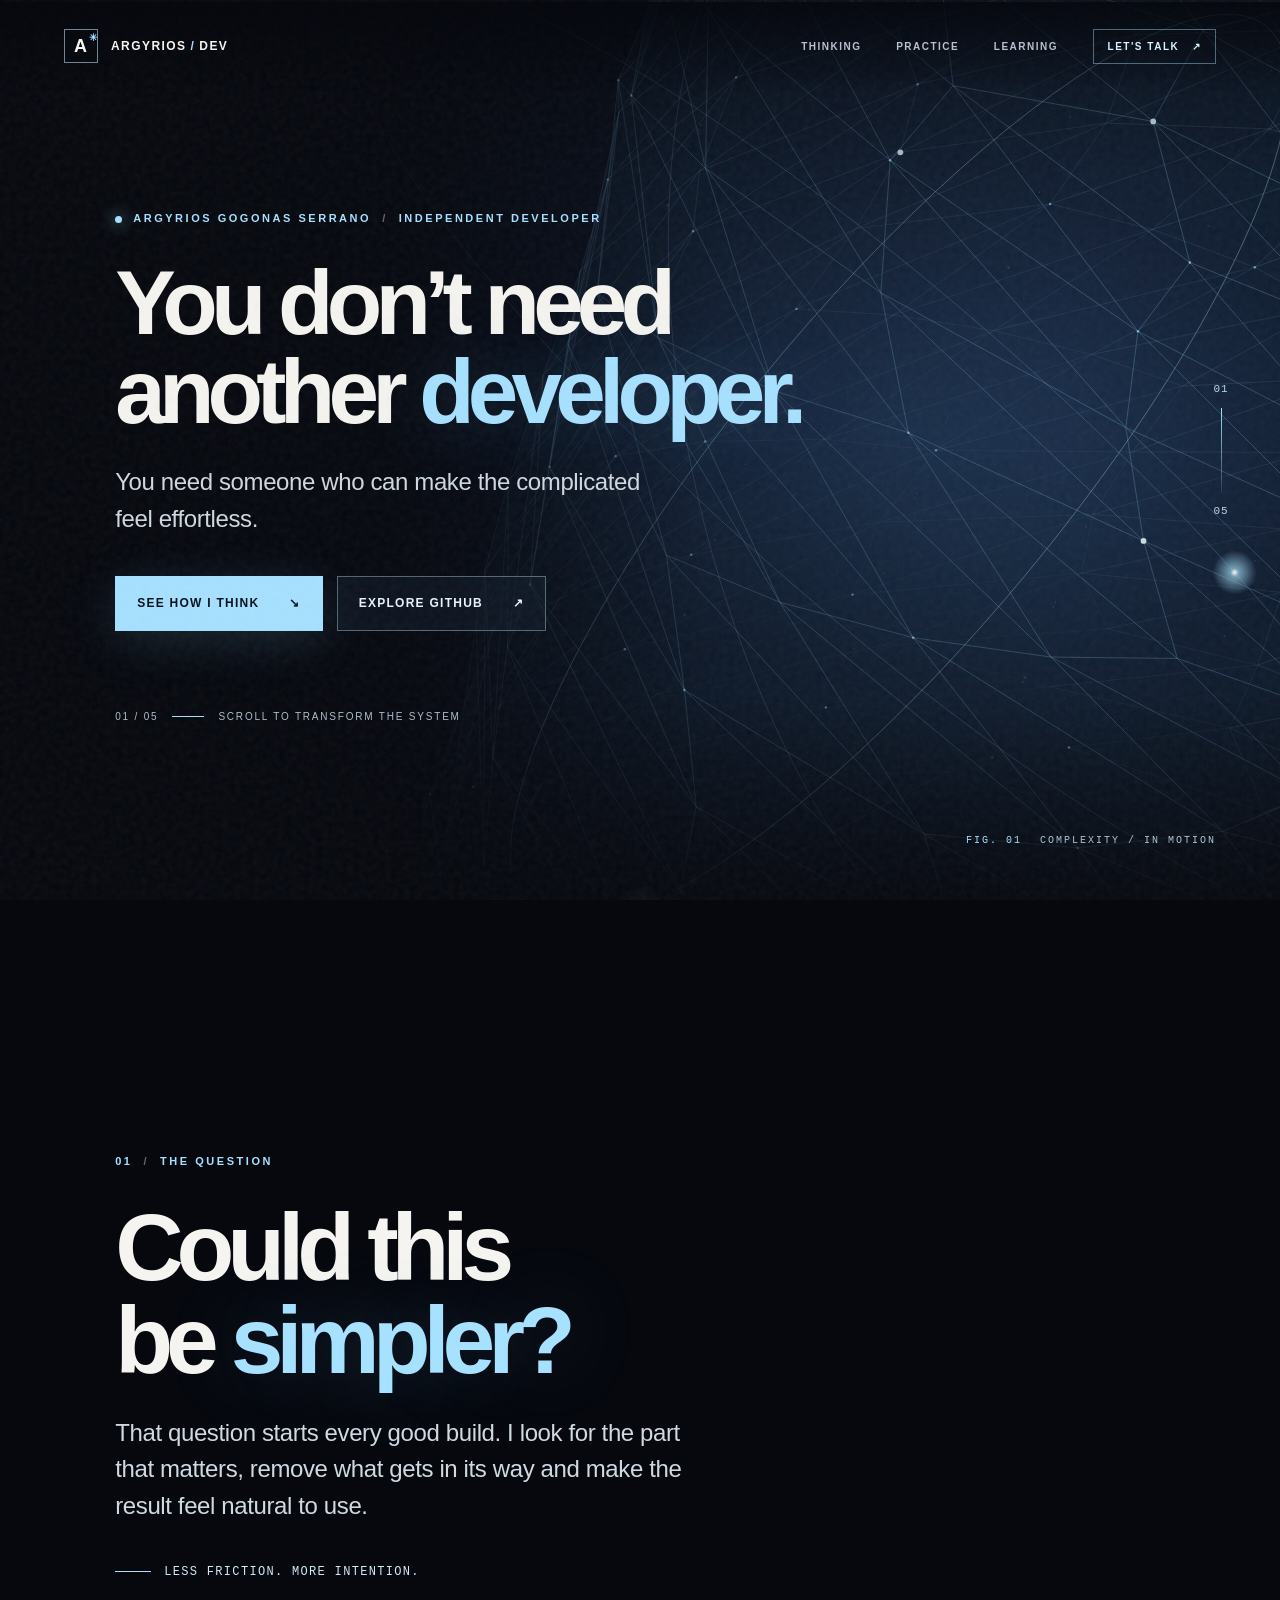
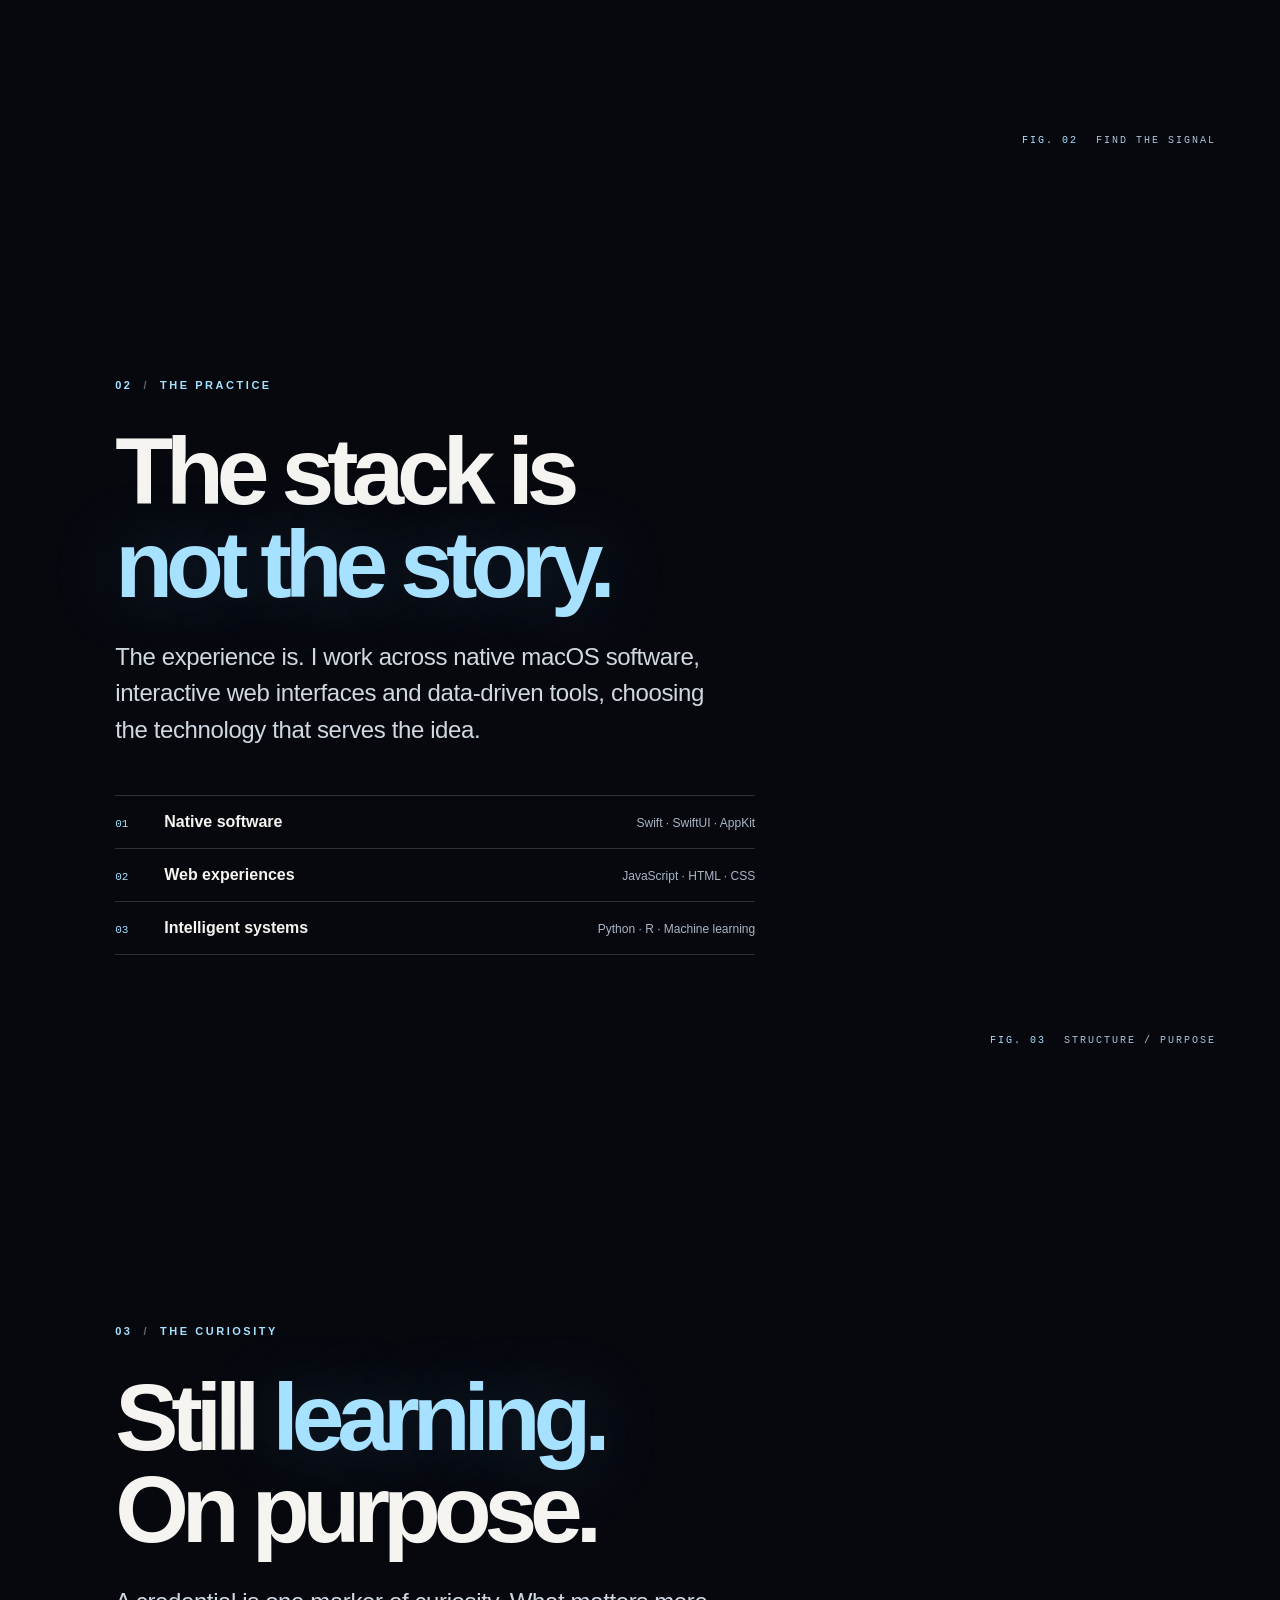
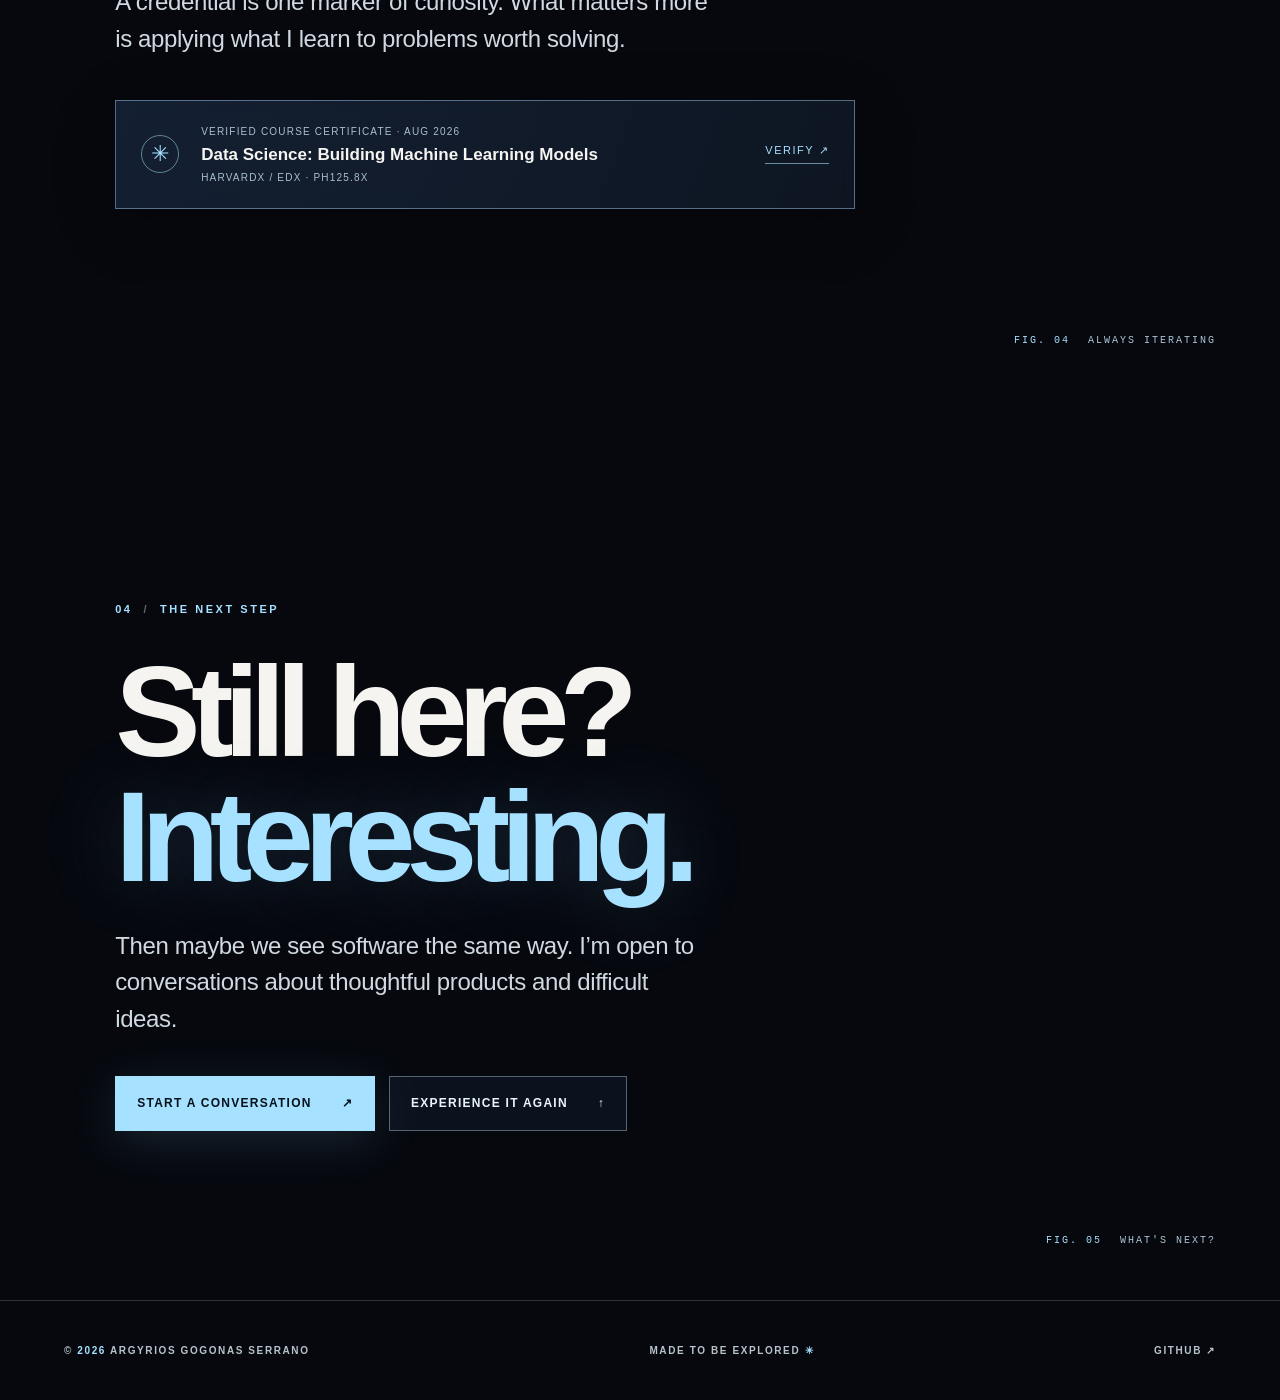
==== commit e9882ab2: "Create immersive 3D developer introduction" ====
--- a/index.html
+++ b/index.html
@@ -1,36 +1,54 @@
 <!doctype html>
 <html lang="en">
 <head>
-<meta charset="utf-8"><meta name="viewport" content="width=device-width,initial-scale=1"><meta name="theme-color" content="#08090c">
-<meta name="description" content="Argyrios Gogonas Serrano — developer building native macOS apps, browser tools and local-first systems.">
-<meta property="og:title" content="Argyrios Gogonas Serrano — Software Developer"><meta property="og:description" content="Native software, useful web products and thoughtful interfaces."><meta property="og:type" content="website">
-<title>Argyrios Gogonas Serrano — Software Developer</title><link rel="icon" type="image/png" href="https://github.com/argyrios-dev.png">
-<style>
-:root{color-scheme:dark;--bg:#08090c;--ink:#f5f2eb;--muted:#aaa9aa;--line:#353538;--accent:#e9a975;font-family:Inter,ui-sans-serif,-apple-system,BlinkMacSystemFont,"Segoe UI",sans-serif}*{box-sizing:border-box}html{scroll-behavior:smooth}body{margin:0;min-width:320px;background:var(--bg);color:var(--ink);overflow-x:hidden}a{color:inherit;text-decoration:none}a:focus-visible{outline:2px solid var(--accent);outline-offset:5px}.wrap{width:min(calc(100% - 64px),1320px);margin:auto}.skip{position:absolute;transform:translateY(-150%);background:white;color:black;padding:12px;z-index:50}.skip:focus{transform:none}
-nav{position:fixed;z-index:30;inset:0 0 auto;background:#08090cbb;backdrop-filter:blur(20px);border-bottom:1px solid #ffffff19}.nav-row{min-height:72px;display:flex;align-items:center;justify-content:space-between;gap:15px}.brand{font-weight:800;letter-spacing:.07em;font-size:13px;white-space:nowrap}.brand:before{content:"◆";color:var(--accent);margin-right:12px}.nav-links{display:flex;align-items:center;gap:25px;color:#c0bbba;text-transform:uppercase;letter-spacing:.14em;font-size:11px}.nav-links a:hover,.footer a:hover{color:var(--accent)}.nav-links .outline{border:1px solid #e9a97577;color:var(--accent);padding:10px 13px}.progress{height:2px;background:var(--accent);transform:scaleX(0);transform-origin:left}
-.scene{position:fixed;inset:0;z-index:0;pointer-events:none}.scene canvas{display:block;width:100%;height:100%}.scene:after{content:"";position:absolute;inset:0;background:linear-gradient(90deg,#08090cf5,#08090ca1 40%,#08090c16 90%),linear-gradient(0deg,#08090ca5,transparent 30%,transparent 80%,#08090c70)}main,footer{position:relative;z-index:1}.hero{min-height:100svh;display:flex;align-items:center;padding:110px 0 90px}.hero-inner{max-width:920px}.label{color:var(--accent);font-weight:750;text-transform:uppercase;font-size:11px;letter-spacing:.24em}h1,h2,h3,p{margin-top:0}h1{font-size:clamp(64px,9vw,146px);letter-spacing:-.085em;line-height:.88;font-weight:680;margin:32px 0}h1 span,.statement em{color:var(--accent);font-style:normal}.intro{font-size:clamp(18px,2vw,24px);line-height:1.5;max-width:690px;color:#d1cfcb}.buttons{display:flex;gap:12px;flex-wrap:wrap;margin-top:34px}.button{min-height:52px;border:1px solid #88817d;padding:15px 20px;display:inline-flex;align-items:center;gap:22px;font-size:13px;font-weight:720;transition:transform .2s,background .2s,color .2s}.button:hover{transform:translateY(-3px);background:var(--ink);color:var(--bg)}.button.primary{background:var(--accent);border-color:var(--accent);color:#1b1512}.button.primary:hover{background:#f7cba8}.cue{position:absolute;bottom:28px;left:32px;color:#c5bcb6;text-transform:uppercase;font-size:10px;letter-spacing:.2em}.cue:before{content:"";display:inline-block;vertical-align:middle;height:34px;width:1px;background:var(--accent);margin-right:13px}
-section{scroll-margin-top:85px}.section{padding:125px 0;border-top:1px solid #ffffff2b}.section-head{display:grid;grid-template-columns:1fr 2fr;gap:40px;margin-bottom:55px}.section-head h2,.statement h2{font-size:clamp(42px,5.7vw,82px);line-height:1;letter-spacing:-.065em;font-weight:640;max-width:830px;margin:0}.about{display:grid;grid-template-columns:1.1fr 1fr;gap:10%;margin-left:33.33%}.about p{font-size:clamp(18px,2vw,23px);line-height:1.55}.skills{border-top:1px solid var(--line)}.skills div{border-bottom:1px solid var(--line);padding:14px 0;display:flex;justify-content:space-between;gap:12px;font-size:13px}.skills span{color:var(--muted);text-align:right}.project{display:grid;grid-template-columns:70px minmax(0,1.2fr) minmax(0,1fr) 25px;gap:22px;align-items:start;padding:33px 0;border-top:1px solid #ffffff44;transition:padding .2s,background .2s}.project:last-child{border-bottom:1px solid #ffffff44}.project:hover{padding-left:15px;background:#ffffff0a}.number,.tech{color:var(--accent);font-size:11px;letter-spacing:.12em;text-transform:uppercase;padding-top:10px}.project h3{font-size:clamp(28px,3.2vw,46px);letter-spacing:-.05em;font-weight:620;margin:0}.project p{color:#c1bdbb;line-height:1.65;font-size:15px;margin:8px 0 0}.arrow{font-size:24px}.credential{display:grid;grid-template-columns:1fr auto;gap:25px;align-items:center;padding:42px;border:1px solid #e9a97566;background:#17171a}.credential h3{font-size:clamp(26px,3vw,41px);letter-spacing:-.05em;margin:15px 0}.credential p{color:var(--muted);margin:0}.credential a{border-bottom:1px solid;color:var(--accent);font-size:12px;letter-spacing:.12em;text-transform:uppercase;padding-bottom:6px;white-space:nowrap}.statement{min-height:65vh;padding:130px 0;display:flex;flex-direction:column;justify-content:center}.statement h2{max-width:1000px;margin:25px 0}.footer{border-top:1px solid var(--line);padding:30px 0 42px;display:flex;justify-content:space-between;gap:20px;color:var(--muted);font-size:12px}.footer div{display:flex;gap:20px}.reveal{opacity:0;transform:translateY(28px);transition:opacity .7s,transform .7s}.reveal.visible{opacity:1;transform:none}
-@media(max-width:800px){.section-head{grid-template-columns:1fr;gap:18px}.about{margin:0}.project{grid-template-columns:38px 1fr 24px;gap:10px}.project .tech{grid-column:2;padding:0}.project .arrow{grid-column:3;grid-row:1}}@media(max-width:600px){.wrap{width:calc(100% - 36px)}.nav-links a:not(.outline){display:none}.nav-links{gap:0}.brand{font-size:11px}.hero{padding-top:130px}h1{font-size:clamp(58px,14.5vw,90px)}.section{padding:85px 0}.about{grid-template-columns:1fr;gap:24px}.credential{grid-template-columns:1fr;padding:26px}.footer{flex-direction:column}.footer div{flex-wrap:wrap}.scene:after{background:linear-gradient(90deg,#08090cd9,#08090c72),linear-gradient(0deg,#08090c90,transparent 40%)}.cue{left:18px}}@media(prefers-reduced-motion:reduce){html{scroll-behavior:auto}.reveal{opacity:1;transform:none}*,*:before,*:after{transition-duration:.01ms!important;animation-duration:.01ms!important}}
-</style></head><body>
-<a class="skip" href="#main">Skip to content</a><nav aria-label="Main navigation"><div class="wrap nav-row"><a href="#top" class="brand">ARGYRIOS / DEV</a><div class="nav-links"><a href="#about">About</a><a href="#work">Work</a><a href="#credential">Credential</a><a class="outline" href="https://github.com/argyrios-dev" target="_blank" rel="noopener noreferrer">GitHub ↗</a></div></div><div class="progress" id="progress" aria-hidden="true"></div></nav><div class="scene" aria-hidden="true"><canvas id="network"></canvas></div>
-<main id="main"><header class="hero wrap" id="top"><div class="hero-inner"><div class="label">Independent software developer · Portfolio / 2026</div><h1>Argyrios<br><span>Gogonas</span><br>Serrano.</h1><p class="intro">I build native tools, interactive web products and local-first systems with a clear purpose.</p><div class="buttons"><a class="button primary" href="#work">Explore selected work ↘</a><a class="button" href="https://github.com/argyrios-dev" target="_blank" rel="noopener noreferrer">GitHub profile ↗</a></div></div><div class="cue">Scroll to explore</div></header>
-<section id="about" class="section wrap"><div class="section-head reveal"><div class="label">01 / Profile</div><h2>Software that feels considered from the inside out.</h2></div><div class="about"><p class="reveal">I’m an independent developer focused on practical software: private macOS utilities, browser tools and projects in data science. I care about what the product does, how it feels and what happens to the user’s data.</p><div class="skills reveal"><div>Native apps <span>Swift · SwiftUI · AppKit</span></div><div>Browser products <span>JavaScript · HTML · CSS</span></div><div>Computer vision <span>Vision · AVFoundation</span></div><div>Data &amp; ML <span>R · Python · webR</span></div><div>Approach <span>Local-first · Open source</span></div></div></div></section>
-<section id="work" class="section wrap"><div class="section-head reveal"><div class="label">02 / Selected work</div><h2>Ideas turned into working products.</h2></div>
-<a class="project reveal" href="https://github.com/argyrios-dev/BridgeLock" target="_blank" rel="noopener noreferrer"><span class="number">01</span><div><h3>BridgeLock</h3><p>Native macOS utility that protects a selected virtual desktop with a PIN, stored securely in Keychain.</p></div><span class="tech">Swift · SwiftUI · macOS</span><span class="arrow" aria-hidden="true">↗</span></a>
-<a class="project reveal" href="https://github.com/argyrios-dev/AirControll" target="_blank" rel="noopener noreferrer"><span class="number">02</span><div><h3>AirControll</h3><p>Offline gesture controls for macOS using Apple Vision and camera frames processed in memory.</p></div><span class="tech">Swift · Vision · AVFoundation</span><span class="arrow" aria-hidden="true">↗</span></a>
-<a class="project reveal" href="https://github.com/argyrios-dev/R-Online" target="_blank" rel="noopener noreferrer"><span class="number">03</span><div><h3>R-Online</h3><p>Browser-based R workspace with an editor, console, plots and local file handling powered by webR.</p></div><span class="tech">R · webR · Browser</span><span class="arrow" aria-hidden="true">↗</span></a>
-<a class="project reveal" href="https://github.com/argyrios-dev/toolynx" target="_blank" rel="noopener noreferrer"><span class="number">04</span><div><h3>Toolynx</h3><p>Installable developer toolbox with 32 utilities and no accounts, tracking or application backend.</p></div><span class="tech">JavaScript · PWA · Web Crypto</span><span class="arrow" aria-hidden="true">↗</span></a>
-<a class="project reveal" href="https://github.com/argyrios-dev/INTERVA" target="_blank" rel="noopener noreferrer"><span class="number">05</span><div><h3>INTERVA</h3><p>Focus workspace that fits prioritized tasks into the time and energy available.</p></div><span class="tech">JavaScript · Product design</span><span class="arrow" aria-hidden="true">↗</span></a></section>
-<section id="credential" class="section wrap"><div class="section-head reveal"><div class="label">03 / Education</div><h2>Learning, applied.</h2></div><article class="credential reveal"><div><div class="label">HarvardX · edX · Verified certificate</div><h3>Data Science: Building Machine Learning Models</h3><p>PH125.8x · Issued August 28, 2026</p></div><a href="https://courses.edx.org/certificates/12af242c911e41d8930627c551fc07af" target="_blank" rel="noopener noreferrer">Verify credential ↗</a></article></section>
-<section class="statement wrap"><div class="label reveal">04 / Connect</div><h2 class="reveal">Have something interesting to build? <em>Let’s talk.</em></h2><div class="buttons reveal"><a class="button primary" href="https://github.com/argyrios-dev" target="_blank" rel="noopener noreferrer">Open GitHub ↗</a><a class="button" href="https://github.com/argyrios-dev?tab=repositories" target="_blank" rel="noopener noreferrer">All repositories ↗</a></div></section></main>
-<footer class="footer wrap"><span>© <span id="year">2026</span> Argyrios Gogonas Serrano</span><div><a href="#top">Back to top ↑</a><a href="https://github.com/argyrios-dev" target="_blank" rel="noopener noreferrer">GitHub ↗</a><a href="https://courses.edx.org/certificates/12af242c911e41d8930627c551fc07af" target="_blank" rel="noopener noreferrer">Credential ↗</a></div></footer>
-<script>
-'use strict';
-document.getElementById('year').textContent=new Date().getFullYear();
-const reduced=matchMedia('(prefers-reduced-motion: reduce)'),canvas=document.getElementById('network'),ctx=canvas.getContext('2d',{alpha:true}),bar=document.getElementById('progress');
-const reveal=document.querySelectorAll('.reveal');if('IntersectionObserver'in window&&!reduced.matches){const observer=new IntersectionObserver(entries=>entries.forEach(e=>{if(e.isIntersecting){e.target.classList.add('visible');observer.unobserve(e.target)}}),{threshold:.08});reveal.forEach(e=>observer.observe(e))}else reveal.forEach(e=>e.classList.add('visible'));
-// Perspective-projected network: the camera rotation follows document scroll, without a CDN or WebGL dependency.
-const nodes=[],edges=[],rings=5,count=12;for(let r=0;r<rings;r++)for(let n=0;n<count;n++){const a=n*Math.PI*2/count+(r%2)*.12,rad=1.35+.12*Math.sin(r*2+n);nodes.push({x:Math.cos(a)*rad,y:(r-2)*.73,z:Math.sin(a)*rad});if(n)edges.push([r*count+n-1,r*count+n]);if(r)edges.push([(r-1)*count+n,r*count+n])}for(let r=0;r<rings;r++)edges.push([r*count,r*count+count-1]);let w=0,h=0,ticking=false;
-function draw(){if(!ctx)return;ctx.clearRect(0,0,w,h);let scroll=scrollY/Math.max(1,document.documentElement.scrollHeight-h),motion=reduced.matches?0:scroll,yaw=-.45+motion*Math.PI*2.5,pitch=-.22+motion*1.2,cy=Math.cos(yaw),sy=Math.sin(yaw),cp=Math.cos(pitch),sp=Math.sin(pitch),scale=Math.min(w,h)*(w<700?.32:.43),cx=w*(w<700?.72:.77),centerY=h*.51;const pts=nodes.map((p,i)=>{let x=p.x*cy-p.z*sy,z=p.x*sy+p.z*cy,y=p.y*cp-z*sp,depth=p.y*sp+z*cp,f=4.9/(5.8+depth);return{x:cx+x*scale*f,y:centerY+y*scale*f,depth,glow:i===Math.floor(motion*(nodes.length-1))}});edges.sort((a,b)=>(pts[b[0]].depth+pts[b[1]].depth)-(pts[a[0]].depth+pts[a[1]].depth));for(const[a,b]of edges){let p=pts[a],q=pts[b],alpha=Math.max(.09,Math.min(.57,.36-(p.depth+q.depth)*.075));ctx.strokeStyle=`rgba(233,169,117,${alpha})`;ctx.lineWidth=.7;ctx.beginPath();ctx.moveTo(p.x,p.y);ctx.lineTo(q.x,q.y);ctx.stroke()}pts.forEach((p,i)=>{ctx.fillStyle=p.glow?'#fff3e6':`rgba(233,169,117,${Math.max(.36,.86-p.depth*.13)})`;ctx.beginPath();ctx.arc(p.x,p.y,p.glow?5:i%7===0?3.3:1.5,0,Math.PI*2);ctx.fill();if(p.glow){ctx.strokeStyle='#e9a97577';ctx.lineWidth=1;ctx.beginPath();ctx.arc(p.x,p.y,16,0,Math.PI*2);ctx.stroke()}});bar.style.transform=`scaleX(${scroll})`}
-function resize(){w=innerWidth;h=innerHeight;const d=Math.min(devicePixelRatio||1,2);canvas.width=Math.round(w*d);canvas.height=Math.round(h*d);ctx.setTransform(d,0,0,d,0,0);draw()}function schedule(){if(ticking)return;ticking=true;requestAnimationFrame(()=>{ticking=false;draw()})}addEventListener('resize',resize,{passive:true});addEventListener('scroll',schedule,{passive:true});reduced.addEventListener('change',schedule);resize();
-</script></body></html>
+  <meta charset="utf-8">
+  <meta name="viewport" content="width=device-width, initial-scale=1">
+  <meta name="theme-color" content="#06080e">
+  <meta name="description" content="Argyrios Gogonas Serrano — independent software developer. I make complex ideas feel simple, fast and worth using.">
+  <meta property="og:type" content="website">
+  <meta property="og:title" content="Argyrios — Make complexity disappear">
+  <meta property="og:description" content="An interactive introduction to how I think, build and keep learning.">
+  <meta property="og:url" content="https://argyrios-dev.github.io/">
+  <title>Argyrios — Independent Software Developer</title>
+  <link rel="icon" type="image/png" href="https://github.com/argyrios-dev.png">
+  <link rel="stylesheet" href="styles.css">
+  <script src="scene.js" defer></script>
+</head>
+<body>
+  <a class="skip-link" href="#main">Skip to content</a>
+  <div class="stage" aria-hidden="true"><canvas id="scene"></canvas><div class="stage-vignette"></div></div>
+  <div class="grain" aria-hidden="true"></div>
+  <div class="scroll-progress" id="progress" aria-hidden="true"></div>
+  <header class="site-header">
+    <a class="wordmark" href="#top" aria-label="Argyrios — back to top"><span class="mark" aria-hidden="true">A<span>✳</span></span><span>ARGYRIOS<span class="slash">/</span>DEV</span></a>
+    <nav aria-label="Main navigation"><a href="#thinking">Thinking</a><a href="#practice">Practice</a><a href="#credential">Learning</a><a class="nav-contact" href="#contact">Let's talk <span aria-hidden="true">↗</span></a></nav>
+  </header>
+  <div class="side-index" aria-hidden="true"><span id="chapter-number">01</span><span class="side-line"></span><span>05</span></div>
+  <main id="main">
+    <section id="top" class="chapter hero" data-scene="0" aria-labelledby="hero-title">
+      <div class="chapter-inner">
+        <p class="kicker"><span class="kicker-dot"></span> ARGYRIOS GOGONAS SERRANO <span class="kicker-separator">/</span> INDEPENDENT DEVELOPER</p>
+        <h1 id="hero-title">You don’t need<br>another <em>developer.</em></h1>
+        <p class="lead">You need someone who can make the complicated feel effortless.</p>
+        <div class="hero-actions"><a class="button button-primary" href="#thinking">See how I think <span aria-hidden="true">↘</span></a><a class="button button-quiet" href="https://github.com/argyrios-dev" target="_blank" rel="noopener noreferrer">Explore GitHub <span aria-hidden="true">↗</span></a></div>
+        <p class="interaction-hint">01 / 05 <span class="hint-line"></span> Scroll to transform the system</p>
+      </div>
+      <div class="stage-caption" aria-hidden="true"><span>FIG. 01</span><span>COMPLEXITY / IN MOTION</span></div>
+    </section>
+    <section id="thinking" class="chapter" data-scene="1" aria-labelledby="thinking-title">
+      <div class="chapter-inner"><p class="kicker">01 <span class="kicker-separator">/</span> THE QUESTION</p><h2 id="thinking-title">Could this be <em>simpler?</em></h2><p class="lead">That question starts every good build. I look for the part that matters, remove what gets in its way and make the result feel natural to use.</p><div class="micro-note"><span class="note-line"></span> Less friction. More intention.</div></div>
+      <div class="stage-caption" aria-hidden="true"><span>FIG. 02</span><span>FIND THE SIGNAL</span></div>
+    </section>
+    <section id="practice" class="chapter" data-scene="2" aria-labelledby="practice-title">
+      <div class="chapter-inner"><p class="kicker">02 <span class="kicker-separator">/</span> THE PRACTICE</p><h2 id="practice-title">The stack is <em>not the story.</em></h2><p class="lead">The experience is. I work across native macOS software, interactive web interfaces and data-driven tools, choosing the technology that serves the idea.</p><div class="capabilities" aria-label="Areas of practice"><div><span>01</span><strong>Native software</strong><small>Swift · SwiftUI · AppKit</small></div><div><span>02</span><strong>Web experiences</strong><small>JavaScript · HTML · CSS</small></div><div><span>03</span><strong>Intelligent systems</strong><small>Python · R · Machine learning</small></div></div></div>
+      <div class="stage-caption" aria-hidden="true"><span>FIG. 03</span><span>STRUCTURE / PURPOSE</span></div>
+    </section>
+    <section id="credential" class="chapter" data-scene="3" aria-labelledby="credential-title">
+      <div class="chapter-inner"><p class="kicker">03 <span class="kicker-separator">/</span> THE CURIOSITY</p><h2 id="credential-title">Still <em>learning.</em><br>On purpose.</h2><p class="lead">A credential is one marker of curiosity. What matters more is applying what I learn to problems worth solving.</p><div class="certificate"><span class="certificate-seal" aria-hidden="true">✳</span><div><span class="certificate-type">VERIFIED COURSE CERTIFICATE · AUG 2026</span><strong>Data Science: Building Machine Learning Models</strong><span class="certificate-source">HarvardX / edX · PH125.8x</span></div><a href="https://courses.edx.org/certificates/12af242c911e41d8930627c551fc07af" target="_blank" rel="noopener noreferrer" aria-label="Verify HarvardX course certificate on edX">Verify <span aria-hidden="true">↗</span></a></div></div>
+      <div class="stage-caption" aria-hidden="true"><span>FIG. 04</span><span>ALWAYS ITERATING</span></div>
+    </section>
+    <section id="contact" class="chapter contact" data-scene="4" aria-labelledby="contact-title"><div class="chapter-inner"><p class="kicker">04 <span class="kicker-separator">/</span> THE NEXT STEP</p><h2 id="contact-title">Still here?<br><em>Interesting.</em></h2><p class="lead">Then maybe we see software the same way. I’m open to conversations about thoughtful products and difficult ideas.</p><div class="hero-actions"><a class="button button-primary" href="https://github.com/argyrios-dev" target="_blank" rel="noopener noreferrer">Start a conversation <span aria-hidden="true">↗</span></a><a class="button button-quiet" href="#top">Experience it again <span aria-hidden="true">↑</span></a></div></div><div class="stage-caption" aria-hidden="true"><span>FIG. 05</span><span>WHAT'S NEXT?</span></div></section>
+  </main>
+  <footer class="site-footer"><span>© <span id="year">2026</span> ARGYRIOS GOGONAS SERRANO</span><span>MADE TO BE EXPLORED <span aria-hidden="true">✳</span></span><a href="https://github.com/argyrios-dev" target="_blank" rel="noopener noreferrer">GITHUB ↗</a></footer>
+</body>
+</html>
--- a/styles.css
+++ b/styles.css
@@ -0,0 +1,6 @@
+:root{color-scheme:dark;--bg:#06080e;--white:#f5f4f0;--muted:#aeb4be;--accent:#a6e1ff;--line:rgba(212,231,247,.18);font-family:Inter,ui-sans-serif,-apple-system,BlinkMacSystemFont,"Segoe UI",sans-serif}*{box-sizing:border-box}html{scroll-behavior:smooth}body{margin:0;min-width:320px;background:var(--bg);color:var(--white);overflow-x:hidden}a{color:inherit;text-decoration:none}a:focus-visible{outline:2px solid var(--accent);outline-offset:5px}::selection{background:var(--accent);color:#06101a}.skip-link{position:fixed;z-index:100;top:8px;left:8px;transform:translateY(-160%);padding:12px;background:var(--white);color:var(--bg)}.skip-link:focus{transform:none}
+.stage{position:fixed;inset:0;z-index:0;overflow:hidden;pointer-events:none;background:radial-gradient(ellipse at 72% 48%,#13213a 0%,#080d19 37%,#06080e 78%)}.stage canvas{display:block;width:100%;height:100%}.stage-vignette{position:absolute;inset:0;background:linear-gradient(90deg,#06080efa 0%,#06080ee3 31%,#06080e4a 55%,#06080e1a 85%),linear-gradient(0deg,#06080ee8,transparent 23%,transparent 80%,#06080e77)}.grain{position:fixed;inset:0;z-index:9;pointer-events:none;opacity:.055;background-image:url("data:image/svg+xml,%3Csvg xmlns='http://www.w3.org/2000/svg' viewBox='0 0 180 180'%3E%3Cfilter id='n'%3E%3CfeTurbulence type='fractalNoise' baseFrequency='.8' numOctaves='3' stitchTiles='stitch'/%3E%3C/filter%3E%3Crect width='100%25' height='100%25' filter='url(%23n)'/%3E%3C/svg%3E")}.scroll-progress{position:fixed;top:0;left:0;right:0;height:2px;z-index:40;background:linear-gradient(90deg,#81b9ff,#b8eaff,#e7cbff);transform:scaleX(0);transform-origin:left}
+.site-header{position:fixed;z-index:30;inset:2px 0 auto;min-height:88px;padding:0 clamp(22px,5vw,90px);display:flex;align-items:center;justify-content:space-between;gap:24px;background:linear-gradient(#06080edb,#06080e00)}.wordmark{display:inline-flex;align-items:center;gap:13px;font-size:12px;font-weight:850;letter-spacing:.12em;white-space:nowrap}.mark{position:relative;width:34px;height:34px;display:grid;place-items:center;border:1px solid #cceaff8c;font-size:18px;font-weight:600;letter-spacing:-.16em;padding-right:4px}.mark span{font-size:10px;position:absolute;right:3px;top:2px;color:var(--accent)}.slash{color:var(--accent);margin:0 4px}.site-header nav{display:flex;gap:clamp(14px,2.7vw,42px);align-items:center;text-transform:uppercase;letter-spacing:.15em;font-size:10px;font-weight:720}.site-header nav a:not(.nav-contact){color:#b8c1cc;transition:color .2s}.site-header nav a:hover{color:var(--accent)}.nav-contact{padding:11px 14px;border:1px solid #9fcee777;color:#d8f2ff}.nav-contact span{margin-left:8px}
+.side-index{position:fixed;right:clamp(23px,4vw,74px);top:50%;transform:translateY(-50%);z-index:12;display:flex;flex-direction:column;align-items:center;gap:13px;font:11px ui-monospace,SFMono-Regular,monospace;letter-spacing:.1em;color:#b8d7e8}.side-line{height:84px;width:1px;background:linear-gradient(var(--accent),#a6e1ff22)}.chapter{min-height:100svh;position:relative;z-index:1;display:flex;align-items:center;padding:132px clamp(22px,9vw,170px) 100px;scroll-margin-top:0}.chapter-inner{width:min(100%,810px);position:relative;z-index:2}.hero .chapter-inner{width:min(100%,980px)}.kicker{display:flex;align-items:center;gap:11px;color:var(--accent);font-size:11px;letter-spacing:.23em;line-height:1.6;font-weight:750;margin:0 0 30px;text-transform:uppercase}.kicker-dot{width:7px;height:7px;border-radius:50%;background:var(--accent);box-shadow:0 0 16px #96ddff}.kicker-separator{color:#f3f6ff66}h1,h2{font-weight:600;letter-spacing:-.075em;line-height:.98;margin:0;text-wrap:balance}h1{font-size:clamp(58px,7.1vw,116px)}h2{font-size:clamp(55px,7.4vw,120px)}h1 em,h2 em{font-weight:560;font-style:normal;color:var(--accent);text-shadow:0 0 80px #8acfff39}.lead{font-size:clamp(18px,2vw,24px);line-height:1.53;letter-spacing:-.016em;color:#d0d8e1;max-width:600px;margin:28px 0 0}.hero .lead{max-width:550px}.hero-actions{display:flex;align-items:center;gap:14px;flex-wrap:wrap;margin-top:38px}.button{min-height:55px;display:inline-flex;align-items:center;justify-content:space-between;gap:30px;padding:15px 21px;font-size:12px;text-transform:uppercase;letter-spacing:.105em;font-weight:780;transition:transform .25s,background .25s,color .25s,border-color .25s}.button:hover{transform:translateY(-4px)}.button-primary{background:var(--accent);color:#07111c;border:1px solid var(--accent);box-shadow:0 10px 48px #87d6ff25}.button-primary:hover{background:#d8f4ff}.button-quiet{color:#e8f4ff;border:1px solid #aacadd73;background:#17233569}.button-quiet:hover{border-color:var(--accent);background:#26374b}.interaction-hint{display:flex;align-items:center;gap:14px;margin:80px 0 0;color:#b0bdcb;font-size:10px;letter-spacing:.18em;text-transform:uppercase}.hint-line{width:32px;height:1px;background:var(--accent)}.stage-caption{position:absolute;bottom:54px;right:clamp(28px,5vw,96px);display:flex;gap:18px;font-size:10px;letter-spacing:.2em;color:#adc5d7;text-transform:uppercase;font-family:ui-monospace,SFMono-Regular,monospace}.stage-caption span:first-child{color:var(--accent)}.micro-note{display:flex;align-items:center;gap:13px;margin-top:40px;color:#d1e8f5;font:12px ui-monospace,SFMono-Regular,monospace;text-transform:uppercase;letter-spacing:.11em}.note-line{width:36px;height:1px;background:var(--accent)}.capabilities{width:min(100%,640px);margin-top:46px;border-top:1px solid var(--line)}.capabilities>div{display:grid;grid-template-columns:35px 1fr auto;align-items:baseline;gap:14px;padding:17px 0;border-bottom:1px solid var(--line)}.capabilities span{font:11px ui-monospace,SFMono-Regular,monospace;color:var(--accent)}.capabilities strong{font-size:16px;font-weight:600}.capabilities small{font-size:12px;color:#aab6c5;text-align:right}.certificate{width:min(100%,740px);margin-top:42px;display:grid;grid-template-columns:42px 1fr auto;align-items:center;gap:18px;padding:25px;border:1px solid #b4dfff6e;background:linear-gradient(110deg,#17263ccc,#101825dc);backdrop-filter:blur(8px);box-shadow:0 15px 60px #0004}.certificate-seal{display:grid;place-items:center;width:38px;height:38px;border:1px solid #a6e1ff85;border-radius:50%;color:var(--accent);font-size:22px}.certificate div{display:grid;gap:7px}.certificate-type,.certificate-source{color:#a9bfce;font-size:10px;text-transform:uppercase;letter-spacing:.12em}.certificate strong{font-size:17px;font-weight:640;line-height:1.25}.certificate a{font-size:11px;color:var(--accent);text-transform:uppercase;letter-spacing:.14em;border-bottom:1px solid #a6e1ff99;padding-bottom:6px;white-space:nowrap}.contact h2{font-size:clamp(70px,10vw,155px)}.site-footer{position:relative;z-index:5;min-height:100px;border-top:1px solid var(--line);background:#06080e;display:flex;align-items:center;justify-content:space-between;gap:20px;padding:20px clamp(22px,5vw,90px);font-size:10px;font-weight:700;letter-spacing:.16em;color:#b7c3cc}.site-footer a:hover{color:var(--accent)}.site-footer span span{color:var(--accent)}
+@media(max-width:1000px){.chapter{padding-left:7vw}.stage-vignette{background:linear-gradient(90deg,#06080efb 0%,#06080ed8 40%,#06080e54 80%),linear-gradient(0deg,#06080ee3,transparent 28%,transparent 75%,#06080e88)}}@media(max-width:700px){.site-header{min-height:72px}.site-header nav a:not(.nav-contact){display:none}.side-index{display:none}.chapter{padding:115px 23px 105px;min-height:100svh}.chapter-inner{width:100%}h1{font-size:clamp(54px,12vw,78px)}h2{font-size:clamp(52px,12vw,82px)}.contact h2{font-size:clamp(68px,14vw,105px)}.stage-vignette{background:linear-gradient(90deg,#06080ef0,#06080ec3 55%,#06080e79),linear-gradient(0deg,#06080edd,transparent 34%,transparent 80%,#06080eaa)}.kicker{font-size:9px;letter-spacing:.14em}.kicker-separator{display:none}.stage-caption{bottom:24px;right:23px;font-size:8px}.interaction-hint{margin-top:54px}.capabilities>div{grid-template-columns:26px 1fr}.capabilities small{grid-column:2;text-align:left}.certificate{grid-template-columns:32px 1fr;padding:16px;gap:12px}.certificate-seal{width:32px;height:32px;font-size:18px}.certificate a{grid-column:2;width:max-content;margin-top:8px}.certificate strong{font-size:15px}.site-footer{flex-wrap:wrap}.site-footer>span:nth-child(2){display:none}}@media(max-width:400px){.wordmark{font-size:10px}.nav-contact{font-size:9px}.hero-actions{align-items:stretch}.button{width:100%}}
+@media(prefers-reduced-motion:reduce){html{scroll-behavior:auto}*,*:before,*:after{transition-duration:.01ms!important;animation-duration:.01ms!important}}
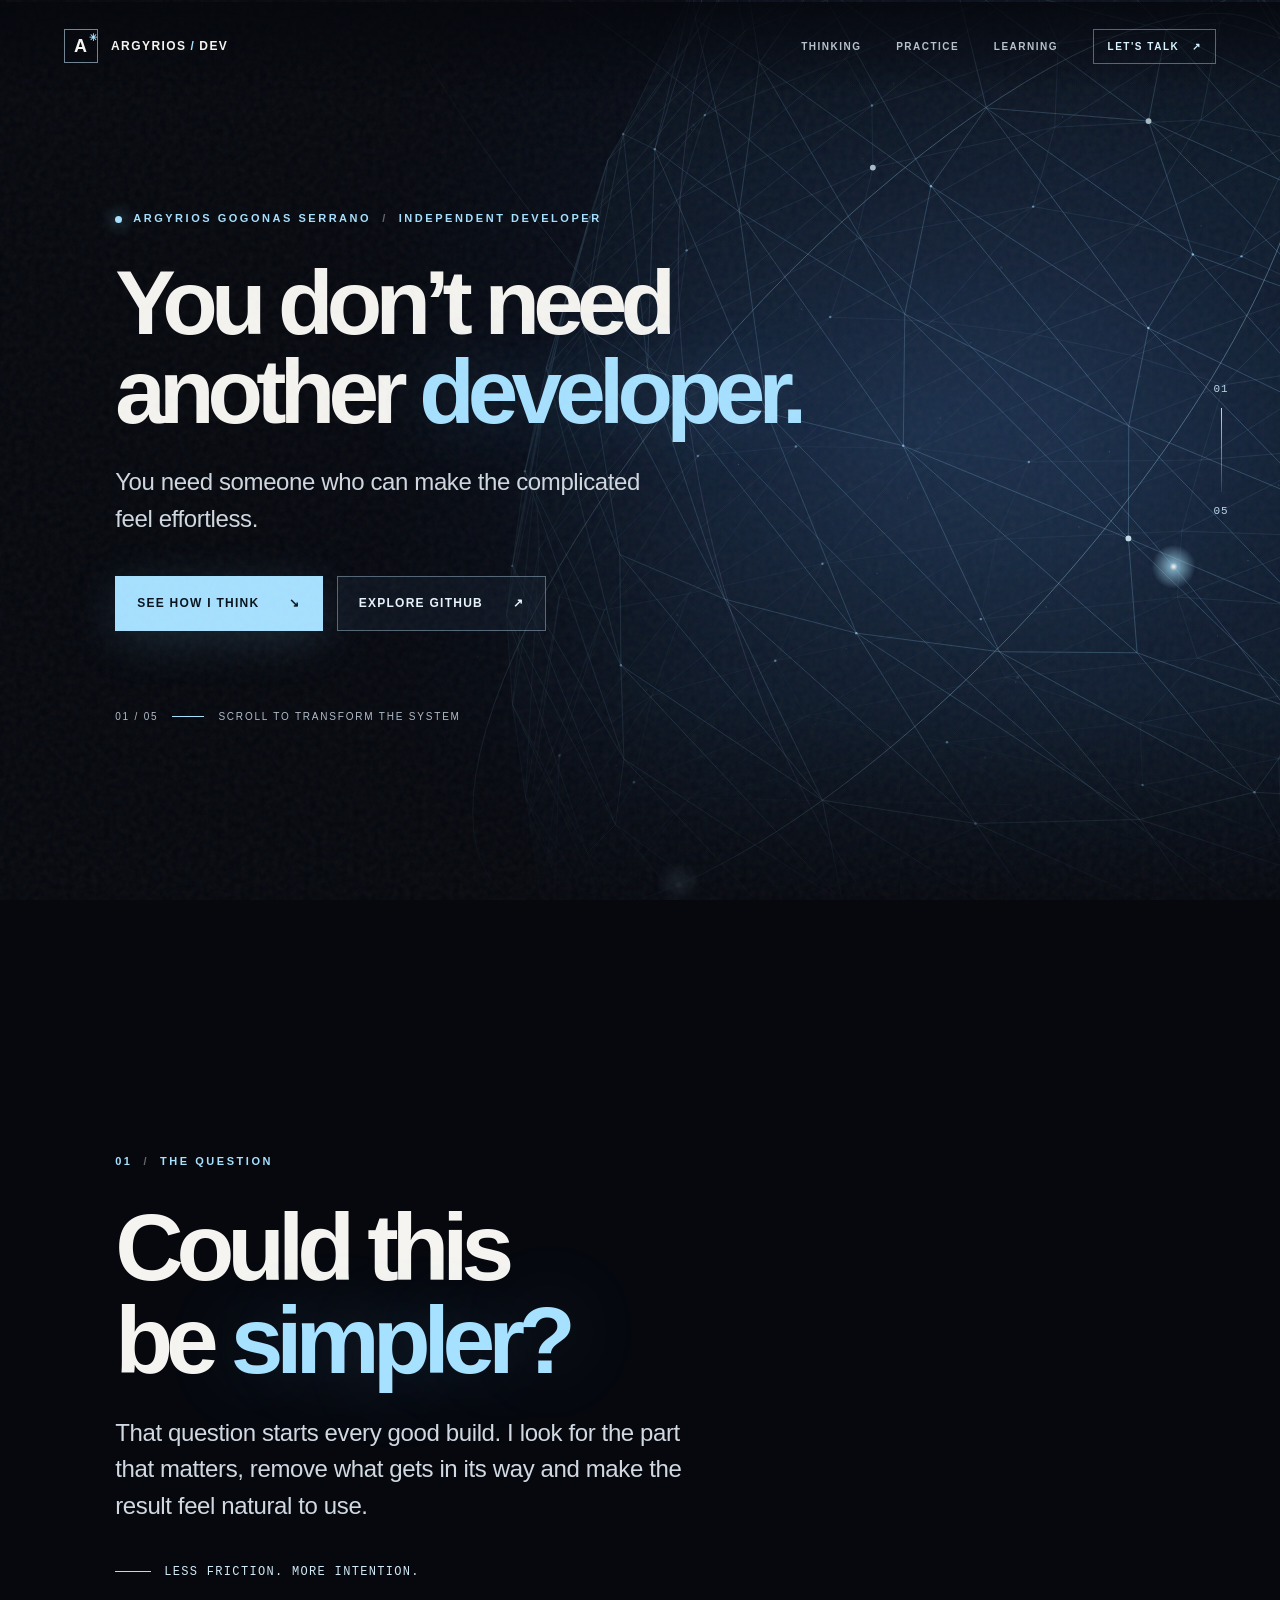
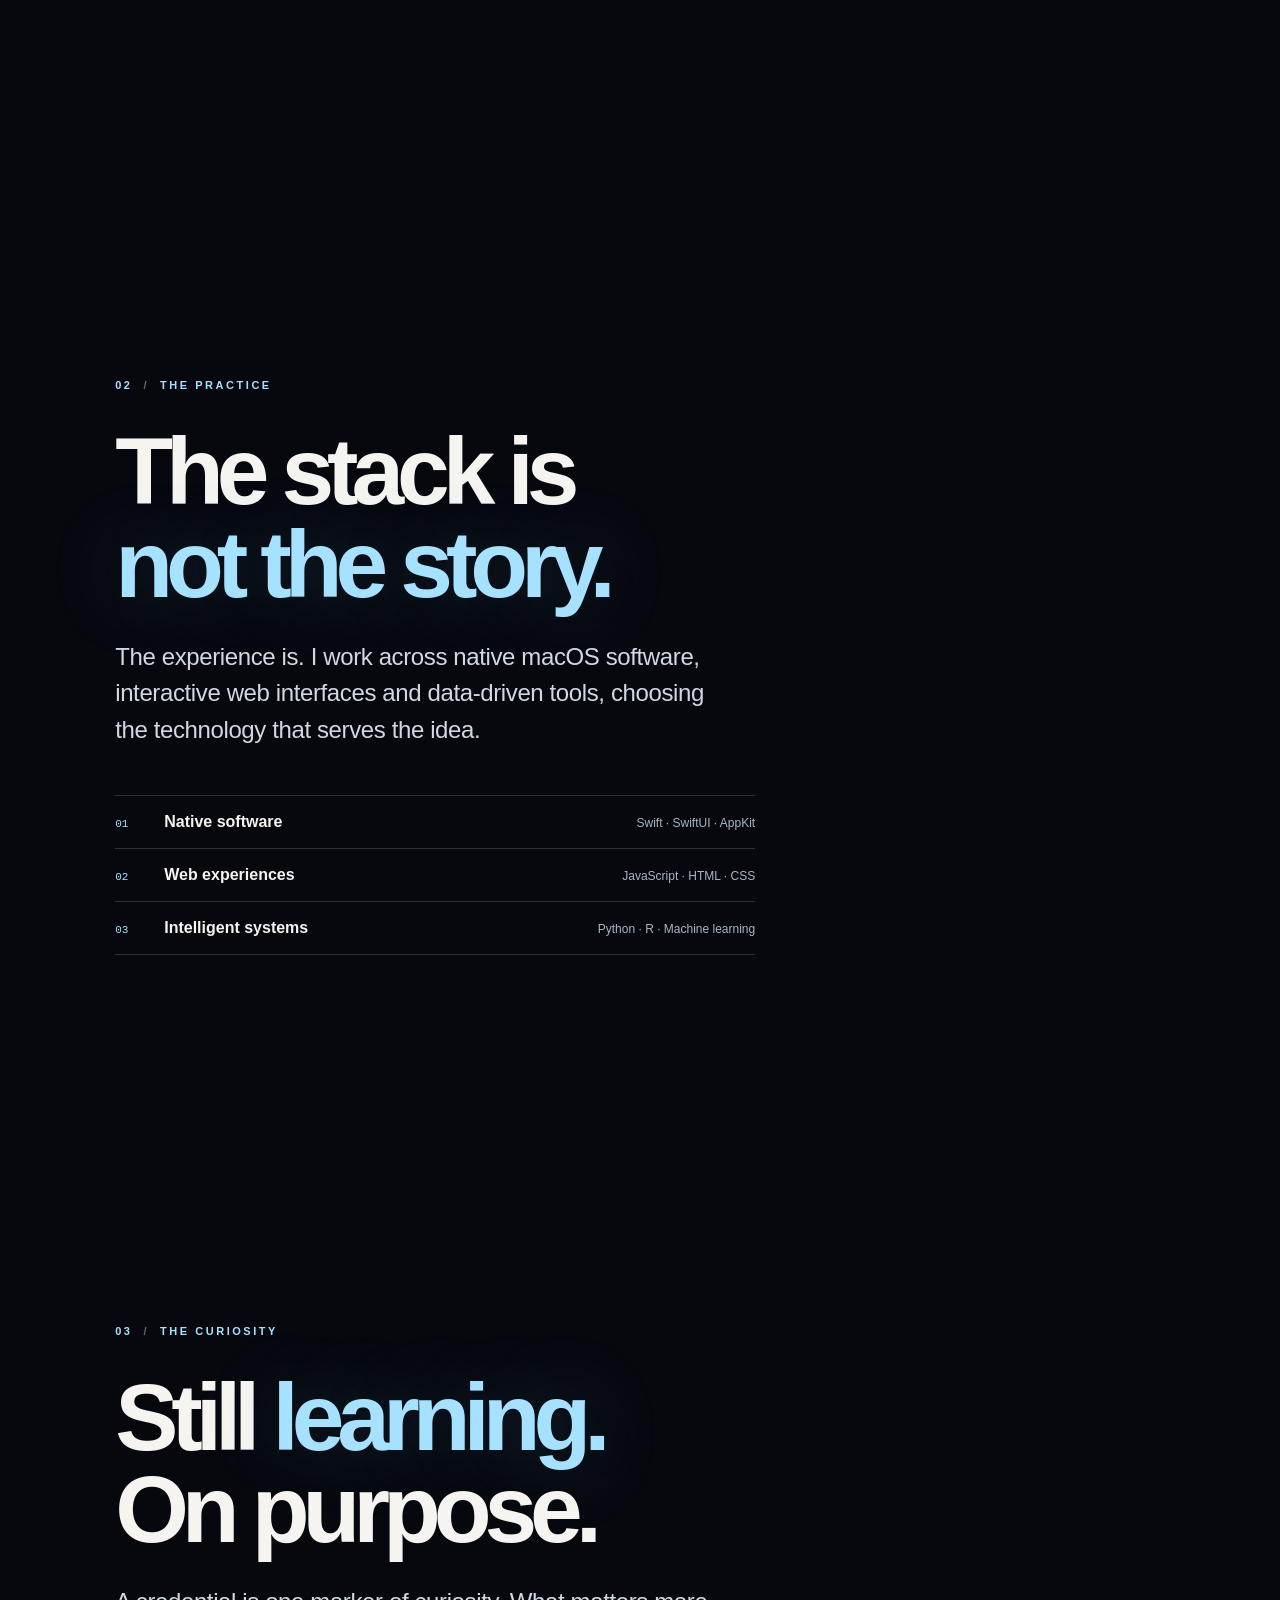
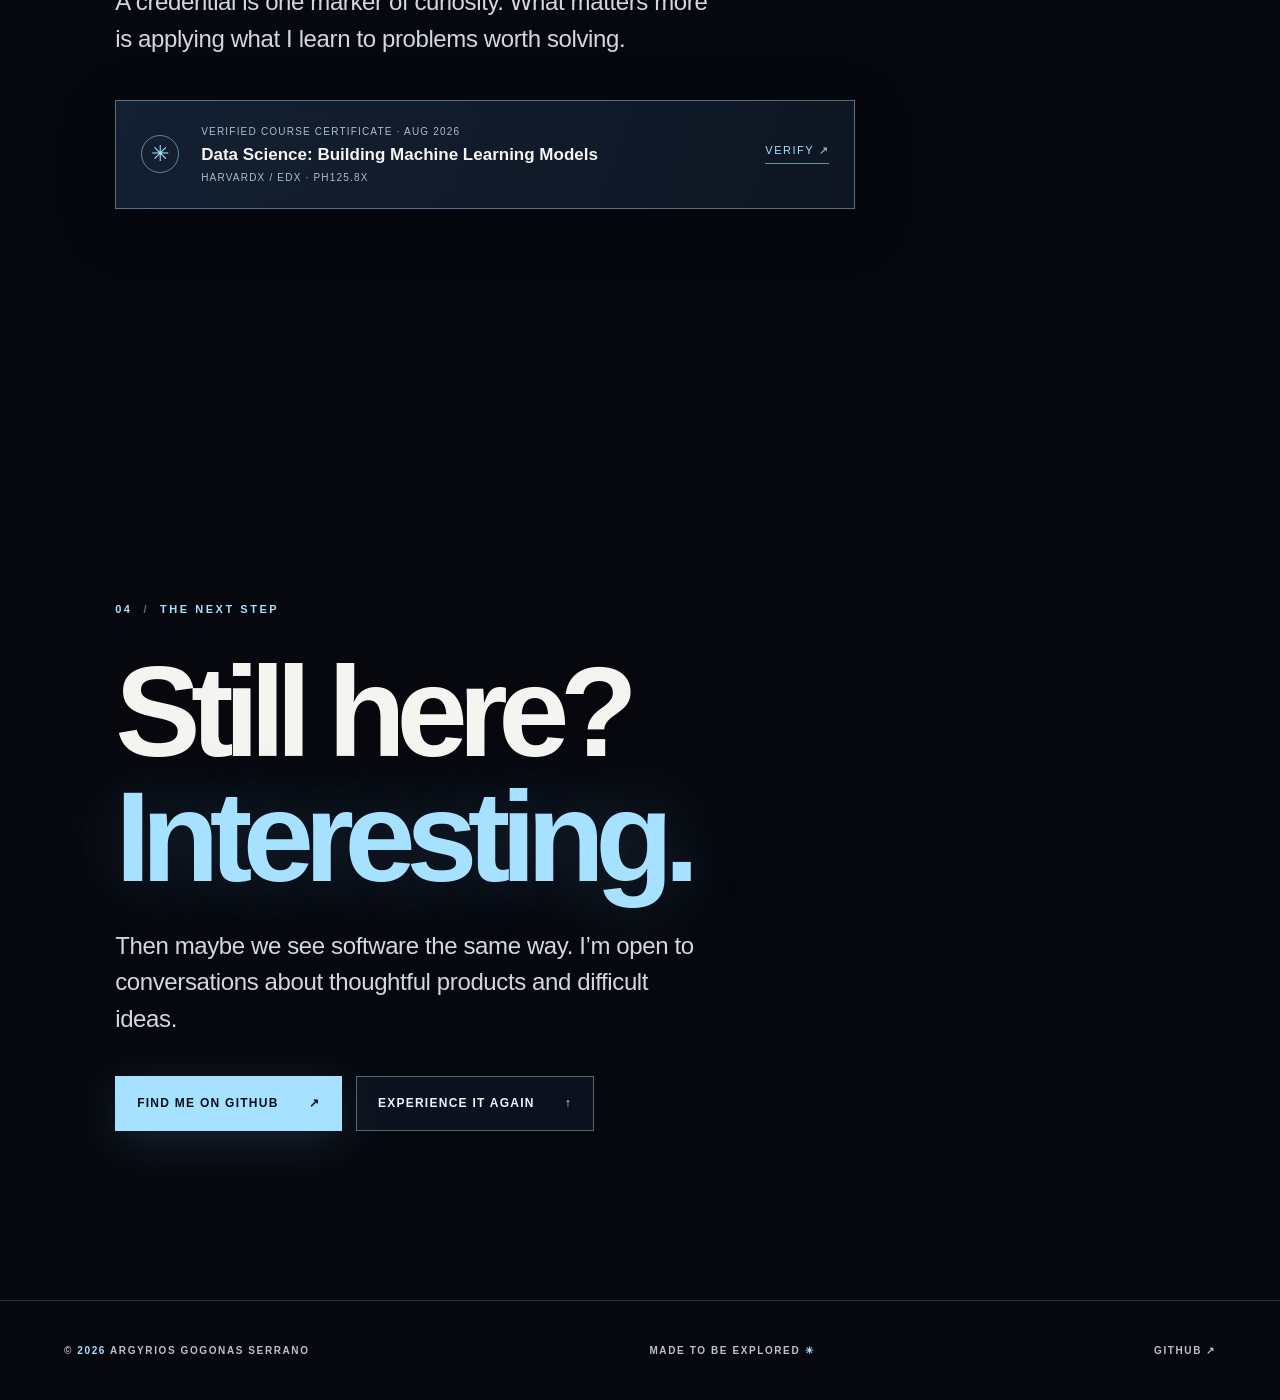
==== commit fc32b3d5: "Polish chapter transitions and scene lighting" ====
--- a/index.html
+++ b/index.html
@@ -33,21 +33,17 @@
         <div class="hero-actions"><a class="button button-primary" href="#thinking">See how I think <span aria-hidden="true">↘</span></a><a class="button button-quiet" href="https://github.com/argyrios-dev" target="_blank" rel="noopener noreferrer">Explore GitHub <span aria-hidden="true">↗</span></a></div>
         <p class="interaction-hint">01 / 05 <span class="hint-line"></span> Scroll to transform the system</p>
       </div>
-      <div class="stage-caption" aria-hidden="true"><span>FIG. 01</span><span>COMPLEXITY / IN MOTION</span></div>
     </section>
     <section id="thinking" class="chapter" data-scene="1" aria-labelledby="thinking-title">
       <div class="chapter-inner"><p class="kicker">01 <span class="kicker-separator">/</span> THE QUESTION</p><h2 id="thinking-title">Could this be <em>simpler?</em></h2><p class="lead">That question starts every good build. I look for the part that matters, remove what gets in its way and make the result feel natural to use.</p><div class="micro-note"><span class="note-line"></span> Less friction. More intention.</div></div>
-      <div class="stage-caption" aria-hidden="true"><span>FIG. 02</span><span>FIND THE SIGNAL</span></div>
     </section>
     <section id="practice" class="chapter" data-scene="2" aria-labelledby="practice-title">
       <div class="chapter-inner"><p class="kicker">02 <span class="kicker-separator">/</span> THE PRACTICE</p><h2 id="practice-title">The stack is <em>not the story.</em></h2><p class="lead">The experience is. I work across native macOS software, interactive web interfaces and data-driven tools, choosing the technology that serves the idea.</p><div class="capabilities" aria-label="Areas of practice"><div><span>01</span><strong>Native software</strong><small>Swift · SwiftUI · AppKit</small></div><div><span>02</span><strong>Web experiences</strong><small>JavaScript · HTML · CSS</small></div><div><span>03</span><strong>Intelligent systems</strong><small>Python · R · Machine learning</small></div></div></div>
-      <div class="stage-caption" aria-hidden="true"><span>FIG. 03</span><span>STRUCTURE / PURPOSE</span></div>
     </section>
     <section id="credential" class="chapter" data-scene="3" aria-labelledby="credential-title">
       <div class="chapter-inner"><p class="kicker">03 <span class="kicker-separator">/</span> THE CURIOSITY</p><h2 id="credential-title">Still <em>learning.</em><br>On purpose.</h2><p class="lead">A credential is one marker of curiosity. What matters more is applying what I learn to problems worth solving.</p><div class="certificate"><span class="certificate-seal" aria-hidden="true">✳</span><div><span class="certificate-type">VERIFIED COURSE CERTIFICATE · AUG 2026</span><strong>Data Science: Building Machine Learning Models</strong><span class="certificate-source">HarvardX / edX · PH125.8x</span></div><a href="https://courses.edx.org/certificates/12af242c911e41d8930627c551fc07af" target="_blank" rel="noopener noreferrer" aria-label="Verify HarvardX course certificate on edX">Verify <span aria-hidden="true">↗</span></a></div></div>
-      <div class="stage-caption" aria-hidden="true"><span>FIG. 04</span><span>ALWAYS ITERATING</span></div>
     </section>
-    <section id="contact" class="chapter contact" data-scene="4" aria-labelledby="contact-title"><div class="chapter-inner"><p class="kicker">04 <span class="kicker-separator">/</span> THE NEXT STEP</p><h2 id="contact-title">Still here?<br><em>Interesting.</em></h2><p class="lead">Then maybe we see software the same way. I’m open to conversations about thoughtful products and difficult ideas.</p><div class="hero-actions"><a class="button button-primary" href="https://github.com/argyrios-dev" target="_blank" rel="noopener noreferrer">Start a conversation <span aria-hidden="true">↗</span></a><a class="button button-quiet" href="#top">Experience it again <span aria-hidden="true">↑</span></a></div></div><div class="stage-caption" aria-hidden="true"><span>FIG. 05</span><span>WHAT'S NEXT?</span></div></section>
+    <section id="contact" class="chapter contact" data-scene="4" aria-labelledby="contact-title"><div class="chapter-inner"><p class="kicker">04 <span class="kicker-separator">/</span> THE NEXT STEP</p><h2 id="contact-title">Still here?<br><em>Interesting.</em></h2><p class="lead">Then maybe we see software the same way. I’m open to conversations about thoughtful products and difficult ideas.</p><div class="hero-actions"><a class="button button-primary" href="https://github.com/argyrios-dev" target="_blank" rel="noopener noreferrer">Find me on GitHub <span aria-hidden="true">↗</span></a><a class="button button-quiet" href="#top">Experience it again <span aria-hidden="true">↑</span></a></div></div></section>
   </main>
   <footer class="site-footer"><span>© <span id="year">2026</span> ARGYRIOS GOGONAS SERRANO</span><span>MADE TO BE EXPLORED <span aria-hidden="true">✳</span></span><a href="https://github.com/argyrios-dev" target="_blank" rel="noopener noreferrer">GITHUB ↗</a></footer>
 </body>
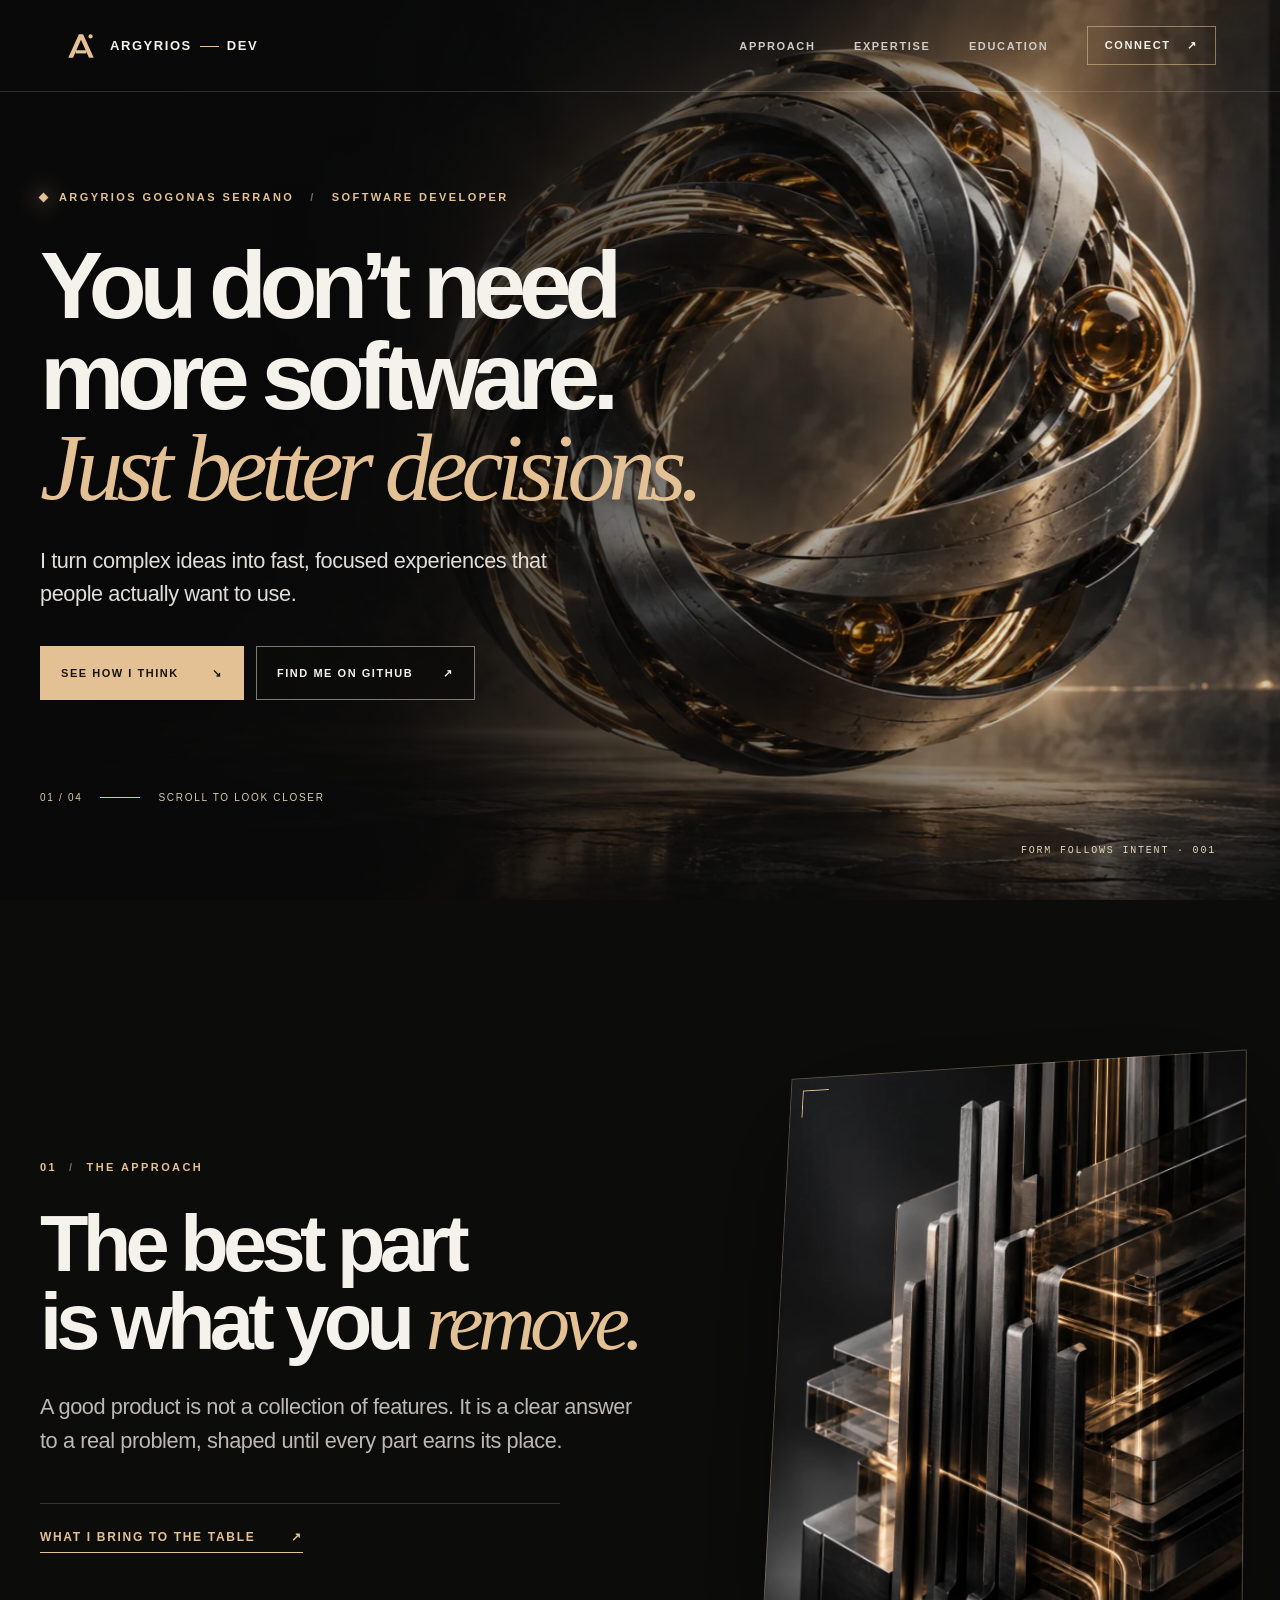
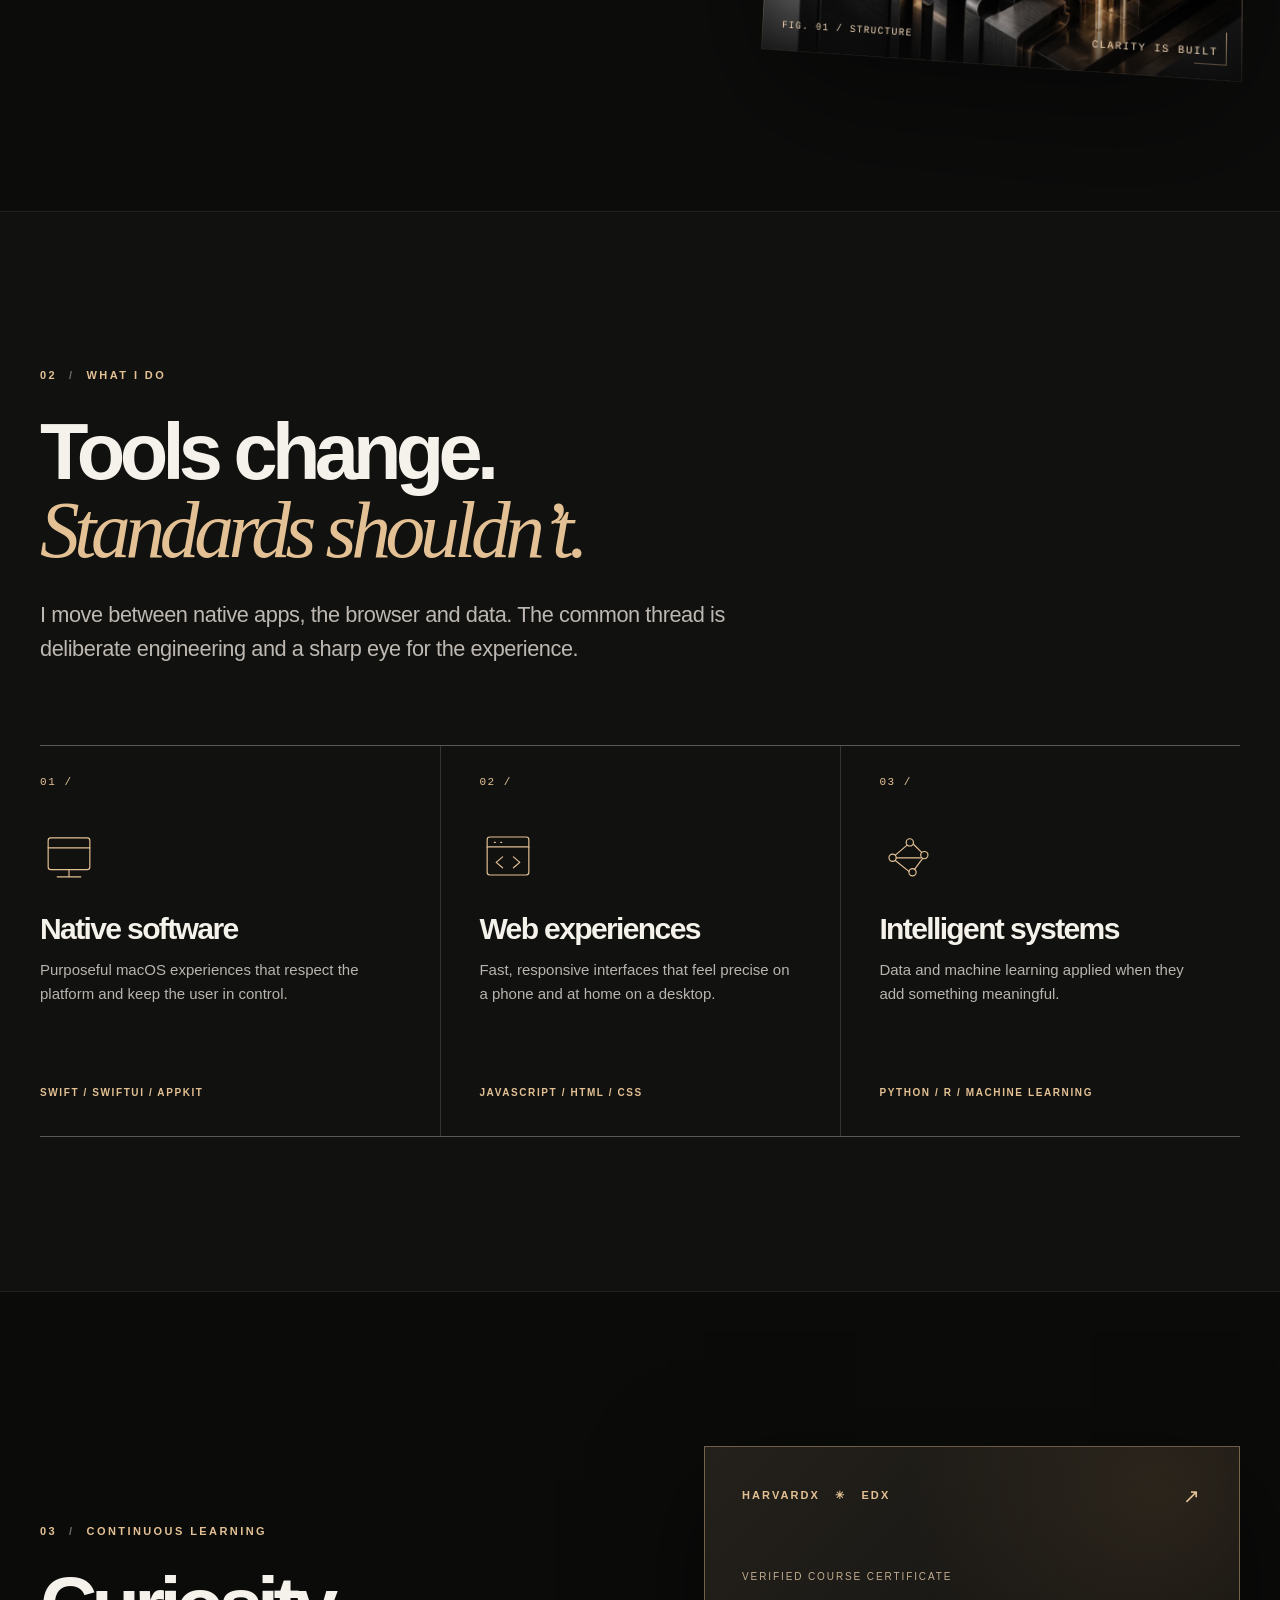
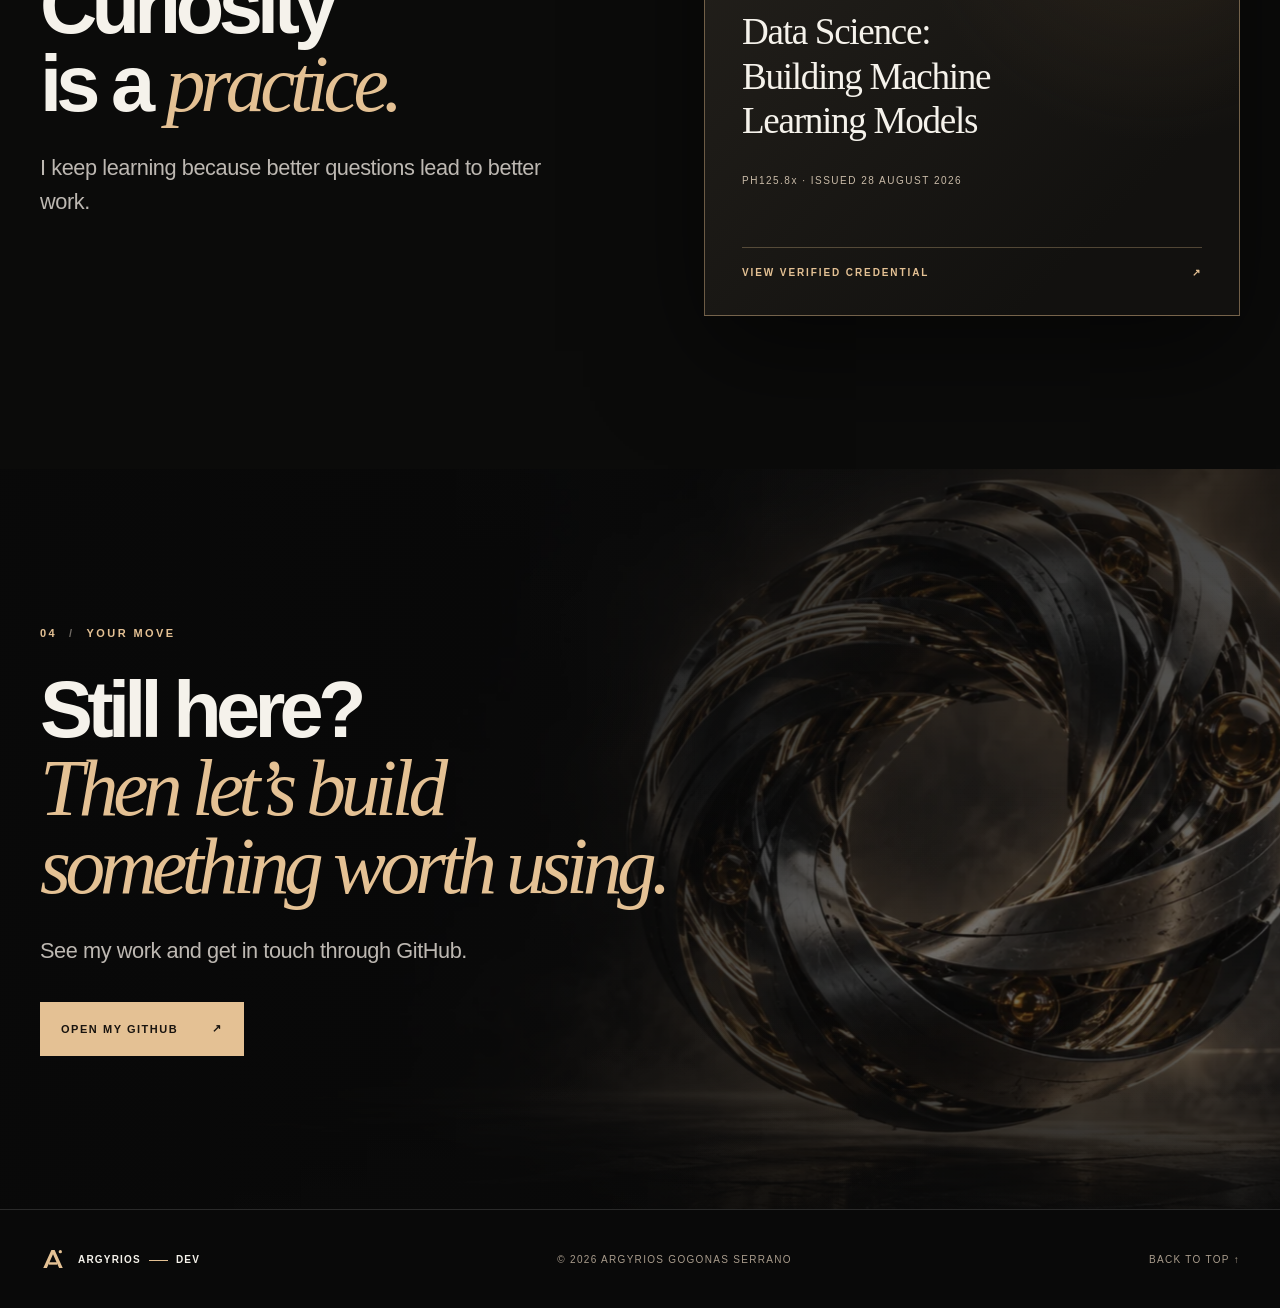
==== commit 95fe308f: "Redesign portfolio with editorial imagery and custom icons" ====
--- a/index.html
+++ b/index.html
@@ -1,50 +1,22 @@
 <!doctype html>
 <html lang="en">
 <head>
-  <meta charset="utf-8">
-  <meta name="viewport" content="width=device-width, initial-scale=1">
-  <meta name="theme-color" content="#06080e">
-  <meta name="description" content="Argyrios Gogonas Serrano — independent software developer. I make complex ideas feel simple, fast and worth using.">
-  <meta property="og:type" content="website">
-  <meta property="og:title" content="Argyrios — Make complexity disappear">
-  <meta property="og:description" content="An interactive introduction to how I think, build and keep learning.">
-  <meta property="og:url" content="https://argyrios-dev.github.io/">
-  <title>Argyrios — Independent Software Developer</title>
-  <link rel="icon" type="image/png" href="https://github.com/argyrios-dev.png">
-  <link rel="stylesheet" href="styles.css">
-  <script src="scene.js" defer></script>
+<meta charset="utf-8"><meta name="viewport" content="width=device-width,initial-scale=1"><meta name="theme-color" content="#090909">
+<meta name="description" content="Argyrios Gogonas Serrano — independent developer. Native software, thoughtful interfaces and fewer unnecessary decisions.">
+<meta property="og:title" content="Argyrios — Build what matters"><meta property="og:description" content="An independent developer who makes complex software feel simple."><meta property="og:type" content="website"><meta property="og:image" content="https://argyrios-dev.github.io/assets/hero-sculpture.webp">
+<title>Argyrios — Build what matters</title><link rel="icon" type="image/svg+xml" href="assets/mark.svg"><link rel="apple-touch-icon" href="https://github.com/argyrios-dev.png"><link rel="preload" href="assets/hero-sculpture.webp" as="image" type="image/webp"><link rel="stylesheet" href="styles.css"><script defer src="scene.js"></script>
 </head>
 <body>
-  <a class="skip-link" href="#main">Skip to content</a>
-  <div class="stage" aria-hidden="true"><canvas id="scene"></canvas><div class="stage-vignette"></div></div>
-  <div class="grain" aria-hidden="true"></div>
-  <div class="scroll-progress" id="progress" aria-hidden="true"></div>
-  <header class="site-header">
-    <a class="wordmark" href="#top" aria-label="Argyrios — back to top"><span class="mark" aria-hidden="true">A<span>✳</span></span><span>ARGYRIOS<span class="slash">/</span>DEV</span></a>
-    <nav aria-label="Main navigation"><a href="#thinking">Thinking</a><a href="#practice">Practice</a><a href="#credential">Learning</a><a class="nav-contact" href="#contact">Let's talk <span aria-hidden="true">↗</span></a></nav>
-  </header>
-  <div class="side-index" aria-hidden="true"><span id="chapter-number">01</span><span class="side-line"></span><span>05</span></div>
-  <main id="main">
-    <section id="top" class="chapter hero" data-scene="0" aria-labelledby="hero-title">
-      <div class="chapter-inner">
-        <p class="kicker"><span class="kicker-dot"></span> ARGYRIOS GOGONAS SERRANO <span class="kicker-separator">/</span> INDEPENDENT DEVELOPER</p>
-        <h1 id="hero-title">You don’t need<br>another <em>developer.</em></h1>
-        <p class="lead">You need someone who can make the complicated feel effortless.</p>
-        <div class="hero-actions"><a class="button button-primary" href="#thinking">See how I think <span aria-hidden="true">↘</span></a><a class="button button-quiet" href="https://github.com/argyrios-dev" target="_blank" rel="noopener noreferrer">Explore GitHub <span aria-hidden="true">↗</span></a></div>
-        <p class="interaction-hint">01 / 05 <span class="hint-line"></span> Scroll to transform the system</p>
-      </div>
-    </section>
-    <section id="thinking" class="chapter" data-scene="1" aria-labelledby="thinking-title">
-      <div class="chapter-inner"><p class="kicker">01 <span class="kicker-separator">/</span> THE QUESTION</p><h2 id="thinking-title">Could this be <em>simpler?</em></h2><p class="lead">That question starts every good build. I look for the part that matters, remove what gets in its way and make the result feel natural to use.</p><div class="micro-note"><span class="note-line"></span> Less friction. More intention.</div></div>
-    </section>
-    <section id="practice" class="chapter" data-scene="2" aria-labelledby="practice-title">
-      <div class="chapter-inner"><p class="kicker">02 <span class="kicker-separator">/</span> THE PRACTICE</p><h2 id="practice-title">The stack is <em>not the story.</em></h2><p class="lead">The experience is. I work across native macOS software, interactive web interfaces and data-driven tools, choosing the technology that serves the idea.</p><div class="capabilities" aria-label="Areas of practice"><div><span>01</span><strong>Native software</strong><small>Swift · SwiftUI · AppKit</small></div><div><span>02</span><strong>Web experiences</strong><small>JavaScript · HTML · CSS</small></div><div><span>03</span><strong>Intelligent systems</strong><small>Python · R · Machine learning</small></div></div></div>
-    </section>
-    <section id="credential" class="chapter" data-scene="3" aria-labelledby="credential-title">
-      <div class="chapter-inner"><p class="kicker">03 <span class="kicker-separator">/</span> THE CURIOSITY</p><h2 id="credential-title">Still <em>learning.</em><br>On purpose.</h2><p class="lead">A credential is one marker of curiosity. What matters more is applying what I learn to problems worth solving.</p><div class="certificate"><span class="certificate-seal" aria-hidden="true">✳</span><div><span class="certificate-type">VERIFIED COURSE CERTIFICATE · AUG 2026</span><strong>Data Science: Building Machine Learning Models</strong><span class="certificate-source">HarvardX / edX · PH125.8x</span></div><a href="https://courses.edx.org/certificates/12af242c911e41d8930627c551fc07af" target="_blank" rel="noopener noreferrer" aria-label="Verify HarvardX course certificate on edX">Verify <span aria-hidden="true">↗</span></a></div></div>
-    </section>
-    <section id="contact" class="chapter contact" data-scene="4" aria-labelledby="contact-title"><div class="chapter-inner"><p class="kicker">04 <span class="kicker-separator">/</span> THE NEXT STEP</p><h2 id="contact-title">Still here?<br><em>Interesting.</em></h2><p class="lead">Then maybe we see software the same way. I’m open to conversations about thoughtful products and difficult ideas.</p><div class="hero-actions"><a class="button button-primary" href="https://github.com/argyrios-dev" target="_blank" rel="noopener noreferrer">Find me on GitHub <span aria-hidden="true">↗</span></a><a class="button button-quiet" href="#top">Experience it again <span aria-hidden="true">↑</span></a></div></div></section>
-  </main>
-  <footer class="site-footer"><span>© <span id="year">2026</span> ARGYRIOS GOGONAS SERRANO</span><span>MADE TO BE EXPLORED <span aria-hidden="true">✳</span></span><a href="https://github.com/argyrios-dev" target="_blank" rel="noopener noreferrer">GITHUB ↗</a></footer>
-</body>
-</html>
+<a class="skip" href="#main">Skip to content</a><div id="progress" class="progress" aria-hidden="true"></div>
+<header class="header"><a href="#top" class="identity" aria-label="Argyrios — home"><img src="assets/mark.svg" width="34" height="34" alt=""><span>ARGYRIOS<span class="identity-rule"></span>DEV</span></a><nav aria-label="Main navigation"><a href="#approach">Approach</a><a href="#expertise">Expertise</a><a href="#education">Education</a><a class="nav-last" href="#contact">Connect <span aria-hidden="true">↗</span></a></nav></header>
+<main id="main">
+<section id="top" class="hero" aria-labelledby="hero-heading"><div class="hero-image" aria-hidden="true"></div><div class="hero-shade" aria-hidden="true"></div><div class="hero-content container"><div class="eyebrow"><span class="diamond" aria-hidden="true"></span> ARGYRIOS GOGONAS SERRANO <span class="hero-separator">/</span> SOFTWARE DEVELOPER</div><h1 id="hero-heading">You don’t need<br>more software.<br><em>Just better decisions.</em></h1><p>I turn complex ideas into fast, focused experiences that people actually want to use.</p><div class="actions"><a class="button filled" href="#approach">See how I think <span aria-hidden="true">↘</span></a><a class="button outline" href="https://github.com/argyrios-dev" target="_blank" rel="noopener noreferrer">Find me on GitHub <span aria-hidden="true">↗</span></a></div><div class="hero-bottom"><span>01 / 04</span><span class="hero-bottom-line"></span><span>SCROLL TO LOOK CLOSER</span></div></div><div class="hero-art-label" aria-hidden="true">FORM FOLLOWS INTENT · 001</div></section>
+<section id="approach" class="approach section" aria-labelledby="approach-heading"><div class="container approach-grid"><div class="approach-copy reveal"><span class="section-index">01 <span>/</span> THE APPROACH</span><h2 id="approach-heading">The best part<br>is what you <em>remove.</em></h2><p>A good product is not a collection of features. It is a clear answer to a real problem, shaped until every part earns its place.</p><div class="rule"></div><a class="text-link" href="#expertise">What I bring to the table <span aria-hidden="true">↗</span></a></div><div class="image-frame reveal" id="detail-frame"><img src="assets/precision-detail.webp" alt="Precision-machined metal and glass layers illuminated by warm light" loading="lazy" width="1122" height="1402"><span class="frame-corner corner-a"></span><span class="frame-corner corner-b"></span><div class="frame-caption"><span>FIG. 01 / STRUCTURE</span><span>CLARITY IS BUILT</span></div></div></div></section>
+<section id="expertise" class="expertise section" aria-labelledby="expertise-heading"><div class="container"><div class="expertise-heading reveal"><span class="section-index">02 <span>/</span> WHAT I DO</span><h2 id="expertise-heading">Tools change.<br><em>Standards shouldn’t.</em></h2><p>I move between native apps, the browser and data. The common thread is deliberate engineering and a sharp eye for the experience.</p></div><div class="pillars">
+<article class="pillar reveal"><span class="pillar-no">01 /</span><div class="pillar-icon" aria-hidden="true"><svg viewBox="0 0 64 64" fill="none"><rect x="9" y="12" width="46" height="35" rx="3"/><path d="M19 55h26M32 47v8M9 23h46"/></svg></div><h3>Native software</h3><p>Purposeful macOS experiences that respect the platform and keep the user in control.</p><small>SWIFT / SWIFTUI / APPKIT</small></article>
+<article class="pillar reveal"><span class="pillar-no">02 /</span><div class="pillar-icon" aria-hidden="true"><svg viewBox="0 0 64 64" fill="none"><rect x="9" y="11" width="46" height="42" rx="3"/><path d="M9 22h46M17 17h1M24 17h1M26 33l-7 6 7 6M38 33l7 6-7 6"/></svg></div><h3>Web experiences</h3><p>Fast, responsive interfaces that feel precise on a phone and at home on a desktop.</p><small>JAVASCRIPT / HTML / CSS</small></article>
+<article class="pillar reveal"><span class="pillar-no">03 /</span><div class="pillar-icon" aria-hidden="true"><svg viewBox="0 0 64 64" fill="none"><circle cx="15" cy="34" r="4"/><circle cx="34" cy="17" r="4"/><circle cx="50" cy="31" r="4"/><circle cx="37" cy="50" r="4"/><path d="M18 31 31 20M38 19l9 9M48 35l-9 12M33 49 18 37M19 34h27"/></svg></div><h3>Intelligent systems</h3><p>Data and machine learning applied when they add something meaningful.</p><small>PYTHON / R / MACHINE LEARNING</small></article></div></div></section>
+<section id="education" class="education section" aria-labelledby="education-heading"><div class="container education-grid"><div class="education-copy reveal"><span class="section-index">03 <span>/</span> CONTINUOUS LEARNING</span><h2 id="education-heading">Curiosity<br>is a <em>practice.</em></h2><p>I keep learning because better questions lead to better work.</p></div><a class="certificate reveal" href="https://courses.edx.org/certificates/12af242c911e41d8930627c551fc07af" target="_blank" rel="noopener noreferrer" aria-label="Verify HarvardX Data Science: Building Machine Learning Models course certificate on edX"><div class="certificate-top"><span>HARVARDX <span class="tiny-star">✳</span> EDX</span><span class="cert-icon" aria-hidden="true">↗</span></div><div class="certificate-content"><span class="cert-label">VERIFIED COURSE CERTIFICATE</span><h3>Data Science:<br>Building Machine<br>Learning Models</h3><span>PH125.8x · ISSUED 28 AUGUST 2026</span></div><div class="certificate-foot">VIEW VERIFIED CREDENTIAL <span aria-hidden="true">↗</span></div></a></div></section>
+<section id="contact" class="contact section" aria-labelledby="contact-heading"><div class="contact-image" aria-hidden="true"></div><div class="contact-shade" aria-hidden="true"></div><div class="container contact-inner reveal"><span class="section-index">04 <span>/</span> YOUR MOVE</span><h2 id="contact-heading">Still here?<br><em>Then let’s build<br>something worth using.</em></h2><p>See my work and get in touch through GitHub.</p><a class="button filled" href="https://github.com/argyrios-dev" target="_blank" rel="noopener noreferrer">Open my GitHub <span aria-hidden="true">↗</span></a></div></section>
+</main><footer class="footer"><div class="container footer-inner"><a class="identity" href="#top"><img src="assets/mark.svg" width="26" height="26" alt=""><span>ARGYRIOS<span class="identity-rule"></span>DEV</span></a><span>© <span id="year">2026</span> ARGYRIOS GOGONAS SERRANO</span><a href="#top">BACK TO TOP ↑</a></div></footer>
+</body></html>
--- a/styles.css
+++ b/styles.css
@@ -1,6 +1,8 @@
-:root{color-scheme:dark;--bg:#06080e;--white:#f5f4f0;--muted:#aeb4be;--accent:#a6e1ff;--line:rgba(212,231,247,.18);font-family:Inter,ui-sans-serif,-apple-system,BlinkMacSystemFont,"Segoe UI",sans-serif}*{box-sizing:border-box}html{scroll-behavior:smooth}body{margin:0;min-width:320px;background:var(--bg);color:var(--white);overflow-x:hidden}a{color:inherit;text-decoration:none}a:focus-visible{outline:2px solid var(--accent);outline-offset:5px}::selection{background:var(--accent);color:#06101a}.skip-link{position:fixed;z-index:100;top:8px;left:8px;transform:translateY(-160%);padding:12px;background:var(--white);color:var(--bg)}.skip-link:focus{transform:none}
-.stage{position:fixed;inset:0;z-index:0;overflow:hidden;pointer-events:none;background:radial-gradient(ellipse at 72% 48%,#13213a 0%,#080d19 37%,#06080e 78%)}.stage canvas{display:block;width:100%;height:100%}.stage-vignette{position:absolute;inset:0;background:linear-gradient(90deg,#06080efa 0%,#06080ee3 31%,#06080e4a 55%,#06080e1a 85%),linear-gradient(0deg,#06080ee8,transparent 23%,transparent 80%,#06080e77)}.grain{position:fixed;inset:0;z-index:9;pointer-events:none;opacity:.055;background-image:url("data:image/svg+xml,%3Csvg xmlns='http://www.w3.org/2000/svg' viewBox='0 0 180 180'%3E%3Cfilter id='n'%3E%3CfeTurbulence type='fractalNoise' baseFrequency='.8' numOctaves='3' stitchTiles='stitch'/%3E%3C/filter%3E%3Crect width='100%25' height='100%25' filter='url(%23n)'/%3E%3C/svg%3E")}.scroll-progress{position:fixed;top:0;left:0;right:0;height:2px;z-index:40;background:linear-gradient(90deg,#81b9ff,#b8eaff,#e7cbff);transform:scaleX(0);transform-origin:left}
-.site-header{position:fixed;z-index:30;inset:2px 0 auto;min-height:88px;padding:0 clamp(22px,5vw,90px);display:flex;align-items:center;justify-content:space-between;gap:24px;background:linear-gradient(#06080edb,#06080e00)}.wordmark{display:inline-flex;align-items:center;gap:13px;font-size:12px;font-weight:850;letter-spacing:.12em;white-space:nowrap}.mark{position:relative;width:34px;height:34px;display:grid;place-items:center;border:1px solid #cceaff8c;font-size:18px;font-weight:600;letter-spacing:-.16em;padding-right:4px}.mark span{font-size:10px;position:absolute;right:3px;top:2px;color:var(--accent)}.slash{color:var(--accent);margin:0 4px}.site-header nav{display:flex;gap:clamp(14px,2.7vw,42px);align-items:center;text-transform:uppercase;letter-spacing:.15em;font-size:10px;font-weight:720}.site-header nav a:not(.nav-contact){color:#b8c1cc;transition:color .2s}.site-header nav a:hover{color:var(--accent)}.nav-contact{padding:11px 14px;border:1px solid #9fcee777;color:#d8f2ff}.nav-contact span{margin-left:8px}
-.side-index{position:fixed;right:clamp(23px,4vw,74px);top:50%;transform:translateY(-50%);z-index:12;display:flex;flex-direction:column;align-items:center;gap:13px;font:11px ui-monospace,SFMono-Regular,monospace;letter-spacing:.1em;color:#b8d7e8}.side-line{height:84px;width:1px;background:linear-gradient(var(--accent),#a6e1ff22)}.chapter{min-height:100svh;position:relative;z-index:1;display:flex;align-items:center;padding:132px clamp(22px,9vw,170px) 100px;scroll-margin-top:0}.chapter-inner{width:min(100%,810px);position:relative;z-index:2}.hero .chapter-inner{width:min(100%,980px)}.kicker{display:flex;align-items:center;gap:11px;color:var(--accent);font-size:11px;letter-spacing:.23em;line-height:1.6;font-weight:750;margin:0 0 30px;text-transform:uppercase}.kicker-dot{width:7px;height:7px;border-radius:50%;background:var(--accent);box-shadow:0 0 16px #96ddff}.kicker-separator{color:#f3f6ff66}h1,h2{font-weight:600;letter-spacing:-.075em;line-height:.98;margin:0;text-wrap:balance}h1{font-size:clamp(58px,7.1vw,116px)}h2{font-size:clamp(55px,7.4vw,120px)}h1 em,h2 em{font-weight:560;font-style:normal;color:var(--accent);text-shadow:0 0 80px #8acfff39}.lead{font-size:clamp(18px,2vw,24px);line-height:1.53;letter-spacing:-.016em;color:#d0d8e1;max-width:600px;margin:28px 0 0}.hero .lead{max-width:550px}.hero-actions{display:flex;align-items:center;gap:14px;flex-wrap:wrap;margin-top:38px}.button{min-height:55px;display:inline-flex;align-items:center;justify-content:space-between;gap:30px;padding:15px 21px;font-size:12px;text-transform:uppercase;letter-spacing:.105em;font-weight:780;transition:transform .25s,background .25s,color .25s,border-color .25s}.button:hover{transform:translateY(-4px)}.button-primary{background:var(--accent);color:#07111c;border:1px solid var(--accent);box-shadow:0 10px 48px #87d6ff25}.button-primary:hover{background:#d8f4ff}.button-quiet{color:#e8f4ff;border:1px solid #aacadd73;background:#17233569}.button-quiet:hover{border-color:var(--accent);background:#26374b}.interaction-hint{display:flex;align-items:center;gap:14px;margin:80px 0 0;color:#b0bdcb;font-size:10px;letter-spacing:.18em;text-transform:uppercase}.hint-line{width:32px;height:1px;background:var(--accent)}.stage-caption{position:absolute;bottom:54px;right:clamp(28px,5vw,96px);display:flex;gap:18px;font-size:10px;letter-spacing:.2em;color:#adc5d7;text-transform:uppercase;font-family:ui-monospace,SFMono-Regular,monospace}.stage-caption span:first-child{color:var(--accent)}.micro-note{display:flex;align-items:center;gap:13px;margin-top:40px;color:#d1e8f5;font:12px ui-monospace,SFMono-Regular,monospace;text-transform:uppercase;letter-spacing:.11em}.note-line{width:36px;height:1px;background:var(--accent)}.capabilities{width:min(100%,640px);margin-top:46px;border-top:1px solid var(--line)}.capabilities>div{display:grid;grid-template-columns:35px 1fr auto;align-items:baseline;gap:14px;padding:17px 0;border-bottom:1px solid var(--line)}.capabilities span{font:11px ui-monospace,SFMono-Regular,monospace;color:var(--accent)}.capabilities strong{font-size:16px;font-weight:600}.capabilities small{font-size:12px;color:#aab6c5;text-align:right}.certificate{width:min(100%,740px);margin-top:42px;display:grid;grid-template-columns:42px 1fr auto;align-items:center;gap:18px;padding:25px;border:1px solid #b4dfff6e;background:linear-gradient(110deg,#17263ccc,#101825dc);backdrop-filter:blur(8px);box-shadow:0 15px 60px #0004}.certificate-seal{display:grid;place-items:center;width:38px;height:38px;border:1px solid #a6e1ff85;border-radius:50%;color:var(--accent);font-size:22px}.certificate div{display:grid;gap:7px}.certificate-type,.certificate-source{color:#a9bfce;font-size:10px;text-transform:uppercase;letter-spacing:.12em}.certificate strong{font-size:17px;font-weight:640;line-height:1.25}.certificate a{font-size:11px;color:var(--accent);text-transform:uppercase;letter-spacing:.14em;border-bottom:1px solid #a6e1ff99;padding-bottom:6px;white-space:nowrap}.contact h2{font-size:clamp(70px,10vw,155px)}.site-footer{position:relative;z-index:5;min-height:100px;border-top:1px solid var(--line);background:#06080e;display:flex;align-items:center;justify-content:space-between;gap:20px;padding:20px clamp(22px,5vw,90px);font-size:10px;font-weight:700;letter-spacing:.16em;color:#b7c3cc}.site-footer a:hover{color:var(--accent)}.site-footer span span{color:var(--accent)}
-@media(max-width:1000px){.chapter{padding-left:7vw}.stage-vignette{background:linear-gradient(90deg,#06080efb 0%,#06080ed8 40%,#06080e54 80%),linear-gradient(0deg,#06080ee3,transparent 28%,transparent 75%,#06080e88)}}@media(max-width:700px){.site-header{min-height:72px}.site-header nav a:not(.nav-contact){display:none}.side-index{display:none}.chapter{padding:115px 23px 105px;min-height:100svh}.chapter-inner{width:100%}h1{font-size:clamp(54px,12vw,78px)}h2{font-size:clamp(52px,12vw,82px)}.contact h2{font-size:clamp(68px,14vw,105px)}.stage-vignette{background:linear-gradient(90deg,#06080ef0,#06080ec3 55%,#06080e79),linear-gradient(0deg,#06080edd,transparent 34%,transparent 80%,#06080eaa)}.kicker{font-size:9px;letter-spacing:.14em}.kicker-separator{display:none}.stage-caption{bottom:24px;right:23px;font-size:8px}.interaction-hint{margin-top:54px}.capabilities>div{grid-template-columns:26px 1fr}.capabilities small{grid-column:2;text-align:left}.certificate{grid-template-columns:32px 1fr;padding:16px;gap:12px}.certificate-seal{width:32px;height:32px;font-size:18px}.certificate a{grid-column:2;width:max-content;margin-top:8px}.certificate strong{font-size:15px}.site-footer{flex-wrap:wrap}.site-footer>span:nth-child(2){display:none}}@media(max-width:400px){.wordmark{font-size:10px}.nav-contact{font-size:9px}.hero-actions{align-items:stretch}.button{width:100%}}
-@media(prefers-reduced-motion:reduce){html{scroll-behavior:auto}*,*:before,*:after{transition-duration:.01ms!important;animation-duration:.01ms!important}}
+:root{color-scheme:dark;--bg:#090909;--panel:#121211;--white:#f5f2eb;--muted:#aaa9a5;--gold:#e4c194;--line:#ffffff29;font-family:Inter,ui-sans-serif,-apple-system,BlinkMacSystemFont,"Segoe UI",sans-serif}*{box-sizing:border-box}html{scroll-behavior:smooth}body{margin:0;min-width:320px;background:var(--bg);color:var(--white);overflow-x:hidden}a{color:inherit;text-decoration:none}a:focus-visible{outline:2px solid var(--gold);outline-offset:5px}::selection{background:var(--gold);color:var(--bg)}.container{width:min(calc(100% - 80px),1390px);margin:auto}.skip{position:fixed;z-index:100;top:6px;left:6px;padding:12px;color:#111;background:#fff;transform:translateY(-160%)}.skip:focus{transform:none}.progress{position:fixed;z-index:60;top:0;left:0;right:0;height:2px;background:var(--gold);transform:scaleX(0);transform-origin:left}
+.header{position:absolute;top:0;left:0;right:0;z-index:30;min-height:92px;display:flex;justify-content:space-between;align-items:center;gap:22px;padding:0 clamp(28px,5vw,94px);border-bottom:1px solid #ffffff27}.identity{display:inline-flex;align-items:center;gap:12px;font-size:13px;font-weight:830;letter-spacing:.12em;white-space:nowrap}.identity img{display:block}.identity-rule{display:inline-block;width:19px;height:1px;background:var(--gold);vertical-align:middle;margin:0 8px}.header nav{display:flex;align-items:center;gap:clamp(20px,3vw,50px);font-size:11px;text-transform:uppercase;letter-spacing:.15em;font-weight:760}.header nav a:not(.nav-last){color:#cfcbc5}.header nav a:hover{color:var(--gold)}.nav-last{border:1px solid #e4c1948c;padding:12px 17px}.nav-last span{margin-left:12px}
+.hero{position:relative;min-height:100svh;display:flex;align-items:center;overflow:hidden;background:#0b0a09}.hero-image,.hero-shade{position:absolute;inset:0;pointer-events:none}.hero-image{background:url('assets/hero-sculpture.webp') center right/cover no-repeat;transform:perspective(1400px) translate3d(0,var(--hero-shift,0px),0) rotateY(var(--hero-rotation,-3deg)) scale(var(--hero-scale,1.14));transform-origin:70% 50%;will-change:transform}.hero-shade{background:linear-gradient(90deg,#090909f9 0%,#090909eb 29%,#0909099a 48%,#09090918 78%),linear-gradient(0deg,#090909ac 0%,transparent 28%,transparent 77%,#09090970 100%)}.hero-content{position:relative;z-index:2;padding-top:145px;padding-bottom:55px}.eyebrow,.section-index{display:inline-flex;align-items:center;gap:12px;color:var(--gold);font-size:11px;font-weight:780;letter-spacing:.22em;text-transform:uppercase}.diamond{width:7px;height:7px;transform:rotate(45deg);background:var(--gold);box-shadow:0 0 20px var(--gold)}.hero-separator{color:#f4e6d576;margin:0 4px}h1,h2,h3,p{margin-top:0}h1{max-width:1090px;font-size:clamp(68px,7.4vw,132px);line-height:.96;letter-spacing:-.077em;font-weight:600;margin:35px 0 30px;text-wrap:balance}h1 em,h2 em{font-family:Georgia,"Times New Roman",serif;color:var(--gold);font-weight:400;letter-spacing:-.067em}.hero p:not(.eyebrow){max-width:570px;font-size:clamp(18px,1.7vw,23px);color:#e1ddd7;line-height:1.55;letter-spacing:-.02em}.actions{display:flex;align-items:center;flex-wrap:wrap;gap:12px;margin-top:35px}.button{min-height:54px;min-width:204px;display:inline-flex;align-items:center;justify-content:space-between;gap:30px;padding:16px 20px;font-size:11px;letter-spacing:.14em;text-transform:uppercase;font-weight:800;transition:transform .25s,background .25s,border-color .25s}.button:hover{transform:translateY(-4px)}.button.filled{color:#19140f;background:var(--gold);border:1px solid var(--gold)}.button.filled:hover{background:#f3d5ae}.button.outline{border:1px solid #e7dac688;background:#0c0c0bb3}.button.outline:hover{border-color:var(--gold);background:#26211d}.hero-bottom{display:flex;align-items:center;gap:18px;margin-top:92px;font-size:10px;letter-spacing:.17em;color:#dcc9ae}.hero-bottom-line{display:block;width:40px;height:1px;background:var(--gold)}.hero-art-label{position:absolute;right:clamp(26px,5vw,90px);bottom:44px;z-index:3;color:#e9d3b9;font:10px ui-monospace,SFMono-Regular,monospace;letter-spacing:.18em}
+.section{position:relative;padding:clamp(110px,12vw,190px) 0;scroll-margin-top:0}.section-index span{color:#716c66}.approach{background:#0c0c0b}.approach-grid{display:grid;grid-template-columns:1.12fr .88fr;gap:clamp(70px,8vw,150px);align-items:center}.approach h2,.expertise h2,.education h2,.contact h2{font-size:clamp(54px,6.2vw,110px);line-height:.98;letter-spacing:-.072em;font-weight:600;margin:30px 0 28px;text-wrap:balance}.approach-copy p,.expertise-heading p,.education-copy p,.contact p{max-width:600px;font-size:clamp(18px,1.7vw,23px);line-height:1.55;color:#bdb8b2;letter-spacing:-.02em}.rule{height:1px;background:var(--line);max-width:520px;margin:46px 0 23px}.text-link{color:var(--gold);font-size:12px;text-transform:uppercase;letter-spacing:.14em;font-weight:790;border-bottom:1px solid var(--gold);padding-bottom:8px;display:inline-flex;gap:36px}.image-frame{position:relative;width:100%;max-width:570px;aspect-ratio:4/5;perspective:1200px;transform-style:preserve-3d;transform:perspective(1200px) rotateY(var(--frame-rotate, -7deg)) rotateX(var(--frame-pitch, 3deg));box-shadow:0 35px 130px #0008;transition:transform .2s ease-out;overflow:hidden;background:#161410}.image-frame img{width:100%;height:100%;object-fit:cover;display:block;transform:scale(1.06)}.image-frame:after{content:"";position:absolute;inset:0;border:1px solid #e4c1944d;pointer-events:none}.frame-corner{position:absolute;width:30px;height:30px;border:1px solid var(--gold);z-index:2}.corner-a{left:14px;top:14px;border-right:0;border-bottom:0}.corner-b{right:14px;bottom:14px;border-left:0;border-top:0}.frame-caption{position:absolute;bottom:0;left:0;right:0;z-index:2;display:flex;justify-content:space-between;padding:45px 22px 20px;background:linear-gradient(transparent,#090909c9);font:10px ui-monospace,SFMono-Regular,monospace;letter-spacing:.14em;color:#f0d6b7}
+.expertise{background:#11110f;border-top:1px solid #ffffff12;border-bottom:1px solid #ffffff12}.expertise-heading{max-width:860px}.expertise-heading p{max-width:690px}.pillars{display:grid;grid-template-columns:repeat(3,1fr);margin-top:80px;border-top:1px solid #ffffff4d;border-bottom:1px solid #ffffff4d}.pillar{padding:30px clamp(20px,3vw,44px) 38px 0;min-height:390px;display:flex;flex-direction:column}.pillar+ .pillar{border-left:1px solid #ffffff27;padding-left:clamp(20px,3vw,44px)}.pillar-no{color:var(--gold);font:11px ui-monospace,SFMono-Regular,monospace;letter-spacing:.14em}.pillar-icon{width:58px;height:58px;color:var(--gold);margin:39px 0 27px}.pillar-icon svg{width:100%;height:100%;stroke:currentColor;stroke-width:1.3;stroke-linecap:round;stroke-linejoin:round}.pillar h3{font-size:clamp(26px,2.35vw,38px);letter-spacing:-.055em;font-weight:580;margin:0 0 12px}.pillar p{color:#b8b4af;font-size:15px;line-height:1.55;max-width:330px}.pillar small{margin-top:auto;padding-top:25px;color:var(--gold);font-size:10px;letter-spacing:.16em;font-weight:750}
+.education{background:#0b0b0a}.education-grid{display:grid;grid-template-columns:1fr 1fr;gap:clamp(60px,10vw,170px);align-items:center}.education h2{margin-top:28px}.certificate{min-height:470px;display:flex;flex-direction:column;justify-content:space-between;padding:37px;background:radial-gradient(circle at 85% 10%,#56432d4f,transparent 40%),linear-gradient(135deg,#24211c,#12110f 78%);border:1px solid #d5b48675;box-shadow:0 35px 100px #0008;transition:transform .35s,box-shadow .35s}.certificate:hover{transform:translateY(-8px) rotate(.5deg);box-shadow:0 45px 130px #000b}.certificate-top,.certificate-foot{display:flex;justify-content:space-between;align-items:center;font-size:11px;font-weight:800;letter-spacing:.19em;color:var(--gold)}.tiny-star{padding:0 10px}.cert-icon{font-size:20px;font-weight:300}.certificate-content{padding:30px 0}.cert-label{font-size:10px;letter-spacing:.19em;color:#c2ad91}.certificate h3{font-family:Georgia,"Times New Roman",serif;font-size:clamp(27px,2.9vw,46px);line-height:1.2;font-weight:400;letter-spacing:-.035em;margin:26px 0}.certificate-content>span:last-child{font-size:10px;letter-spacing:.15em;color:#c9bba8}.certificate-foot{padding-top:19px;border-top:1px solid #d5b48653;font-size:10px}
+.contact{min-height:82svh;display:flex;align-items:center;overflow:hidden;background:#0a0908}.contact-image,.contact-shade{position:absolute;inset:0;pointer-events:none}.contact-image{background:url('assets/hero-sculpture.webp') 75% 42%/cover no-repeat;filter:grayscale(.18);transform:scale(var(--contact-scale,1.18));will-change:transform}.contact-shade{background:linear-gradient(90deg,#090909fa,#090909e3 40%,#0909098c 75%),linear-gradient(0deg,#090909d9,transparent 30%,#09090988)}.contact-inner{position:relative;z-index:1}.contact h2{max-width:1130px}.contact p{margin-bottom:34px}.footer{background:#090909;border-top:1px solid #ffffff22}.footer-inner{min-height:98px;display:flex;align-items:center;justify-content:space-between;gap:25px;font-size:10px;letter-spacing:.13em;color:#a99c8c}.footer .identity{color:var(--white);font-size:10px}.footer a:hover{color:var(--gold)}.js .reveal{opacity:0;transform:translateY(45px);transition:opacity .85s ease,transform .85s cubic-bezier(.18,.8,.2,1)}.js .reveal.visible{opacity:1;transform:none}.js .image-frame.reveal.visible{transform:perspective(1200px) rotateY(var(--frame-rotate,-7deg)) rotateX(var(--frame-pitch,3deg))}
+@media(max-width:1050px){.hero-shade{background:linear-gradient(90deg,#090909fa,#090909dc 36%,#09090958 80%),linear-gradient(0deg,#090909a8,transparent 30%)}.hero-image{background-position:63% center}.approach-grid{gap:45px}.education-grid{gap:45px}}@media(max-width:760px){.container{width:calc(100% - 42px)}.header{min-height:74px;padding:0 21px}.header nav a:not(.nav-last){display:none}.identity{font-size:10px;gap:6px}.identity img{width:27px;height:27px}.identity-rule{width:10px;margin:0 5px}.nav-last{padding:10px;font-size:9px}.hero{min-height:100svh}.hero-image{background-position:66% center}.hero-shade{background:linear-gradient(90deg,#090909ee,#090909c9 54%,#09090970),linear-gradient(0deg,#090909d9,transparent 45%,#0909099c)}.hero-content{padding:125px 0 48px}.eyebrow{font-size:9px;letter-spacing:.13em}.hero-separator{display:none}h1{font-size:clamp(57px,11vw,82px);margin:26px 0}.hero-bottom{margin-top:70px}.hero-art-label{right:21px;bottom:19px;font-size:8px}.section{padding:95px 0}.approach-grid,.education-grid{grid-template-columns:1fr;gap:60px}.approach h2,.expertise h2,.education h2,.contact h2{font-size:clamp(52px,10vw,78px)}.image-frame{width:min(86%,500px);margin:auto}.pillars{grid-template-columns:1fr;margin-top:50px}.pillar{min-height:0;padding:22px 0 28px!important;border-left:0!important;border-bottom:1px solid #ffffff27}.pillar:last-child{border-bottom:0}.pillar-icon{margin:18px 0}.pillar h3{font-size:30px}.pillar small{padding-top:10px}.certificate{min-height:420px}.contact{min-height:76svh}.footer-inner{min-height:120px;flex-wrap:wrap}.footer-inner>span{order:3;width:100%}}@media(max-width:420px){h1{font-size:clamp(49px,11vw,60px)}.actions{align-items:stretch}.actions .button{width:100%}.hero-bottom{font-size:8px}.hero-art-label{display:none}.certificate{padding:25px;min-height:400px}.certificate h3{font-size:30px}}@media(prefers-reduced-motion:reduce){html{scroll-behavior:auto}.reveal{opacity:1;transform:none}.js .image-frame.reveal.visible{transform:none}*,*:before,*:after{transition-duration:.01ms!important;animation-duration:.01ms!important}}
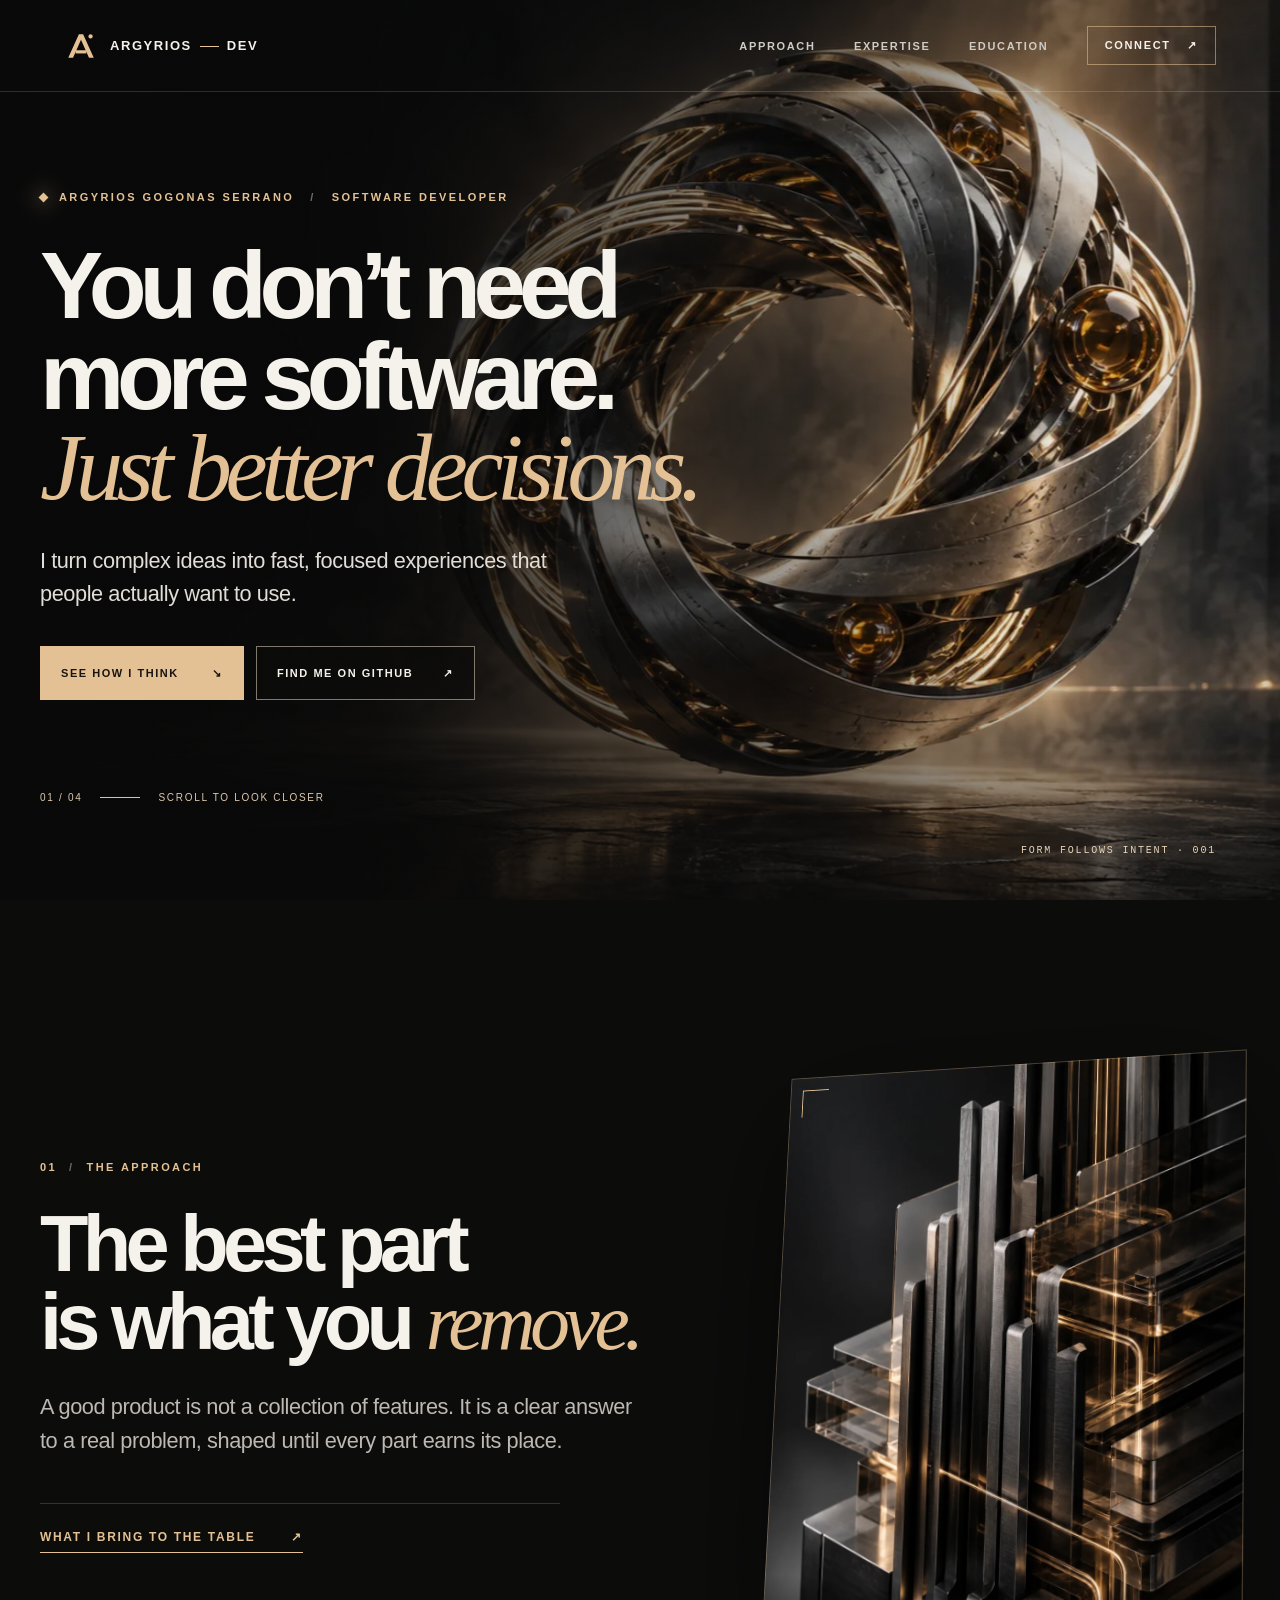
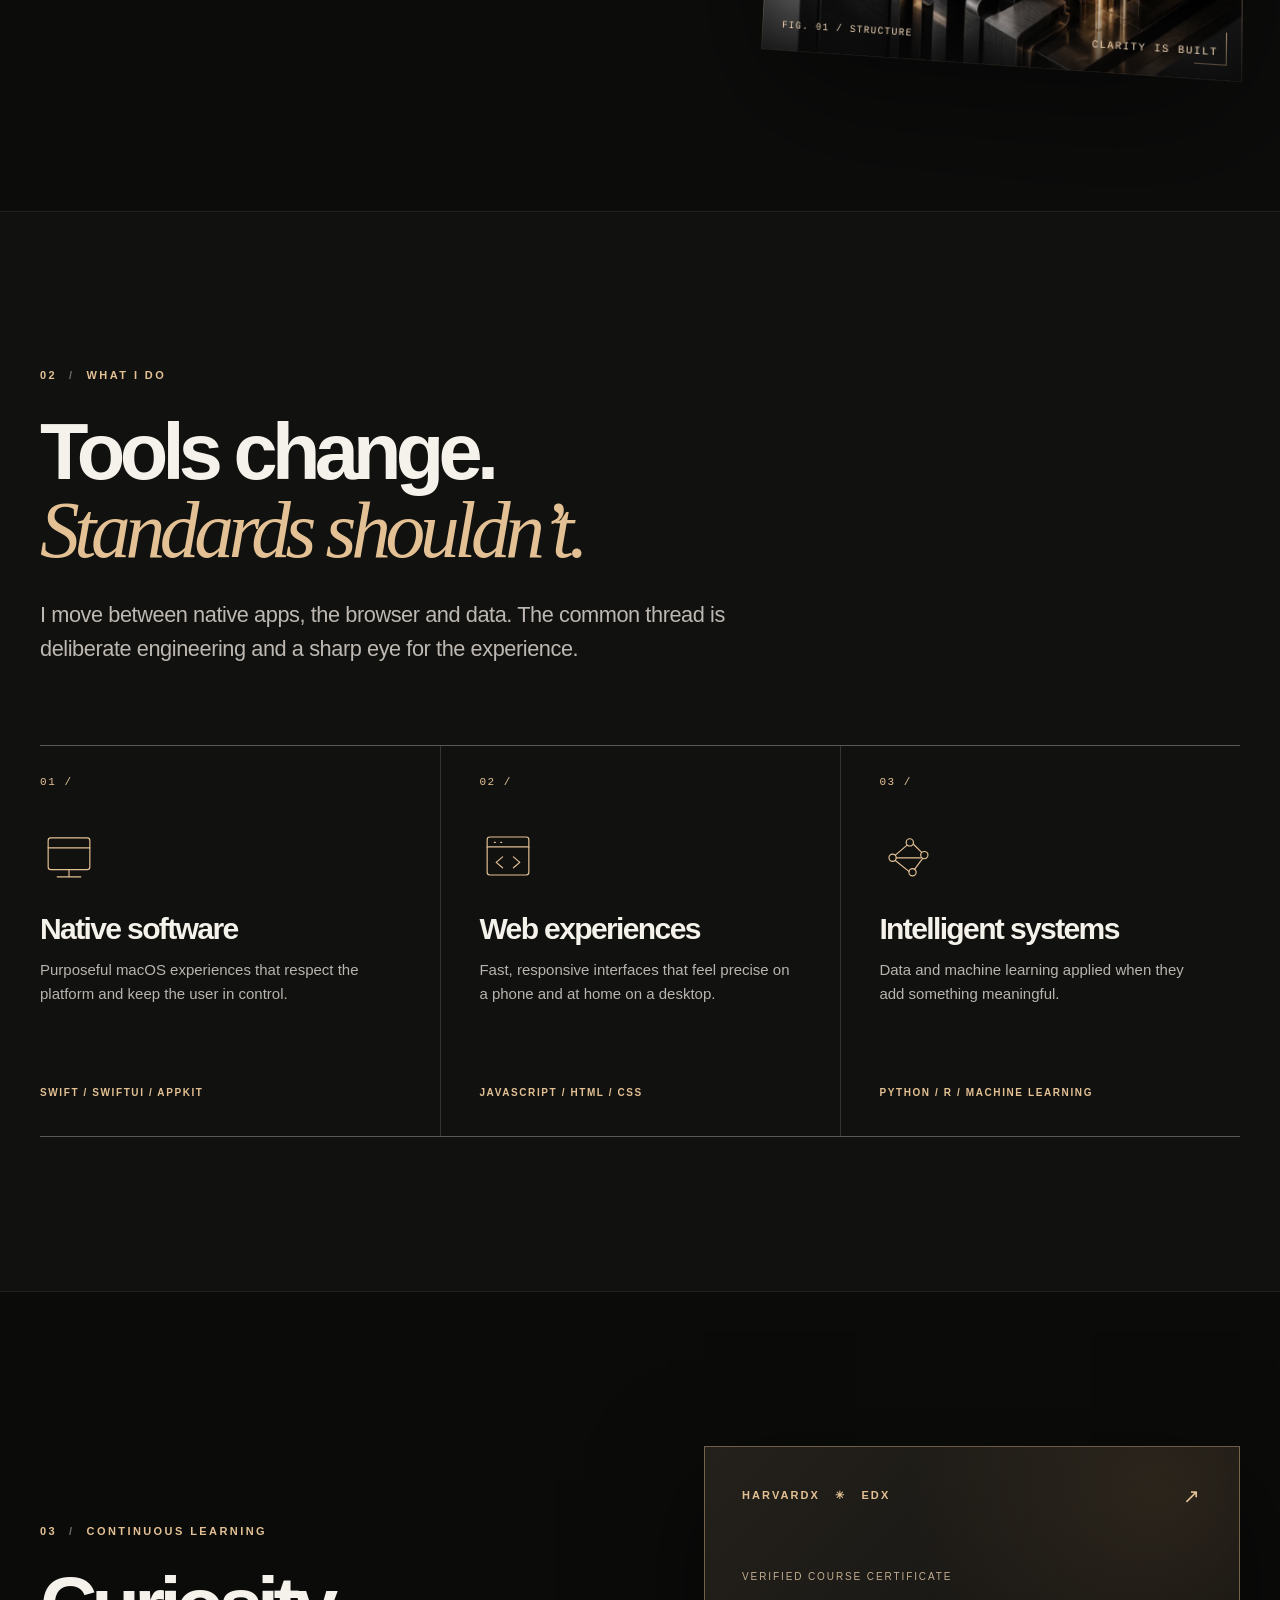
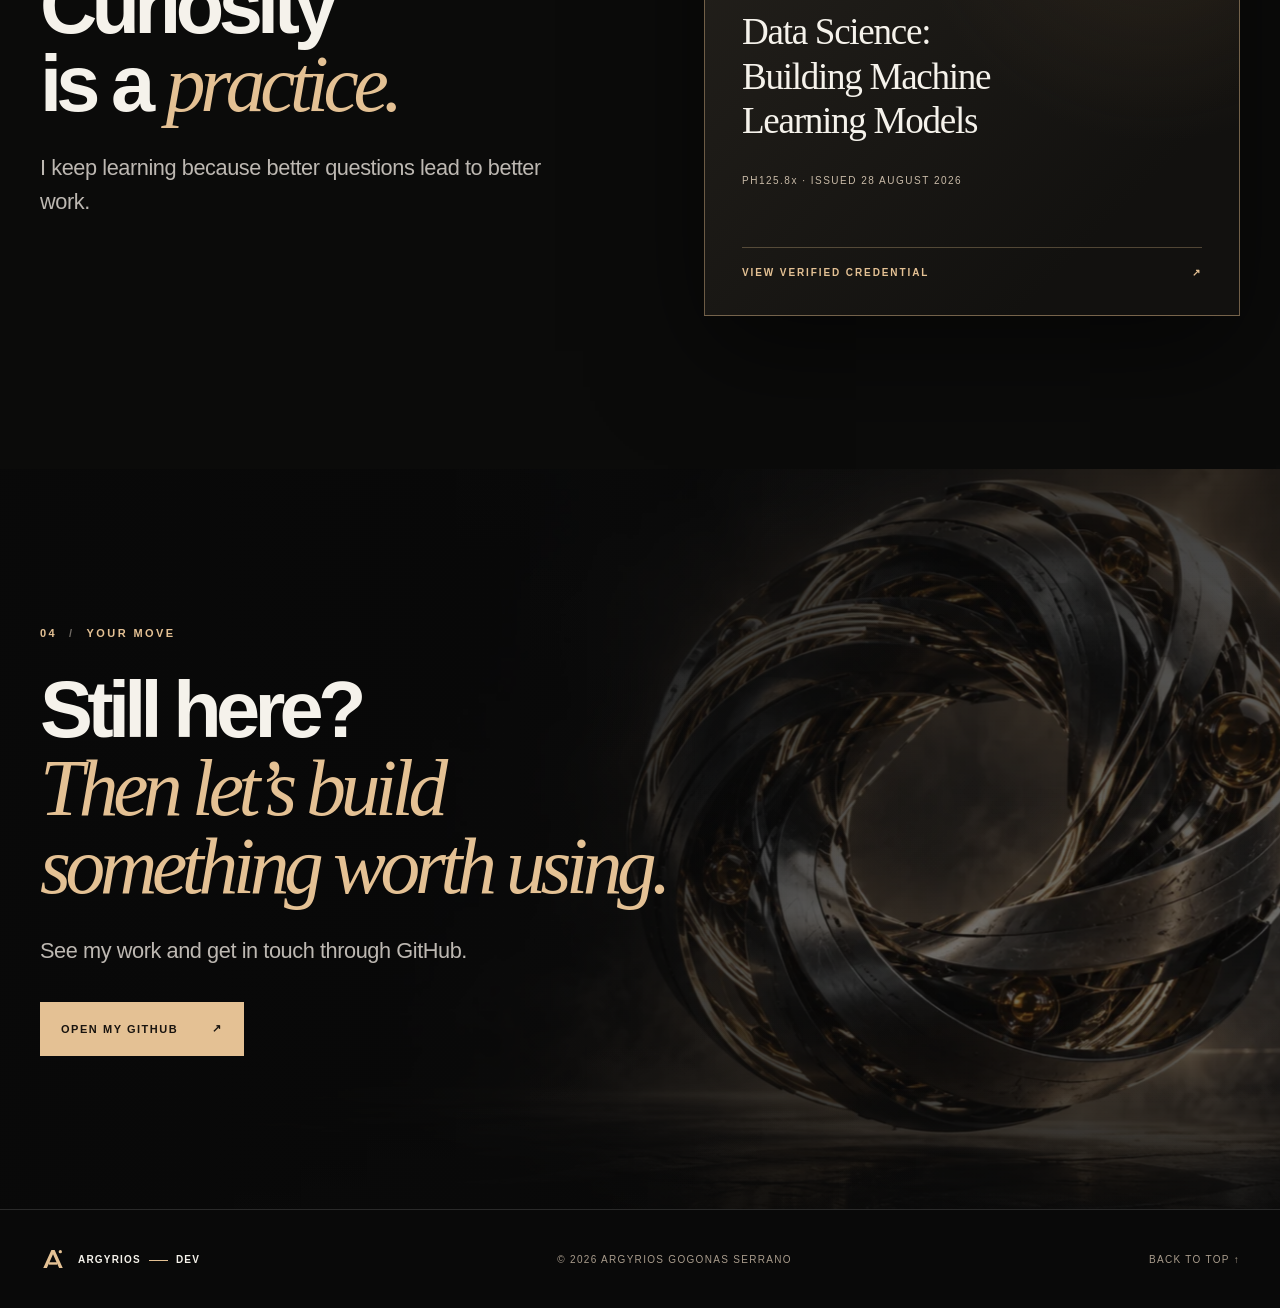
==== commit 2b952527: "Version static assets to refresh the redesigned site" ====
--- a/index.html
+++ b/index.html
@@ -4,7 +4,7 @@
 <meta charset="utf-8"><meta name="viewport" content="width=device-width,initial-scale=1"><meta name="theme-color" content="#090909">
 <meta name="description" content="Argyrios Gogonas Serrano — independent developer. Native software, thoughtful interfaces and fewer unnecessary decisions.">
 <meta property="og:title" content="Argyrios — Build what matters"><meta property="og:description" content="An independent developer who makes complex software feel simple."><meta property="og:type" content="website"><meta property="og:image" content="https://argyrios-dev.github.io/assets/hero-sculpture.webp">
-<title>Argyrios — Build what matters</title><link rel="icon" type="image/svg+xml" href="assets/mark.svg"><link rel="apple-touch-icon" href="https://github.com/argyrios-dev.png"><link rel="preload" href="assets/hero-sculpture.webp" as="image" type="image/webp"><link rel="stylesheet" href="styles.css"><script defer src="scene.js"></script>
+<title>Argyrios — Build what matters</title><link rel="icon" type="image/svg+xml" href="assets/mark.svg"><link rel="apple-touch-icon" href="https://github.com/argyrios-dev.png"><link rel="preload" href="assets/hero-sculpture.webp" as="image" type="image/webp"><link rel="stylesheet" href="styles.css?v=3"><script defer src="scene.js?v=3"></script>
 </head>
 <body>
 <a class="skip" href="#main">Skip to content</a><div id="progress" class="progress" aria-hidden="true"></div>
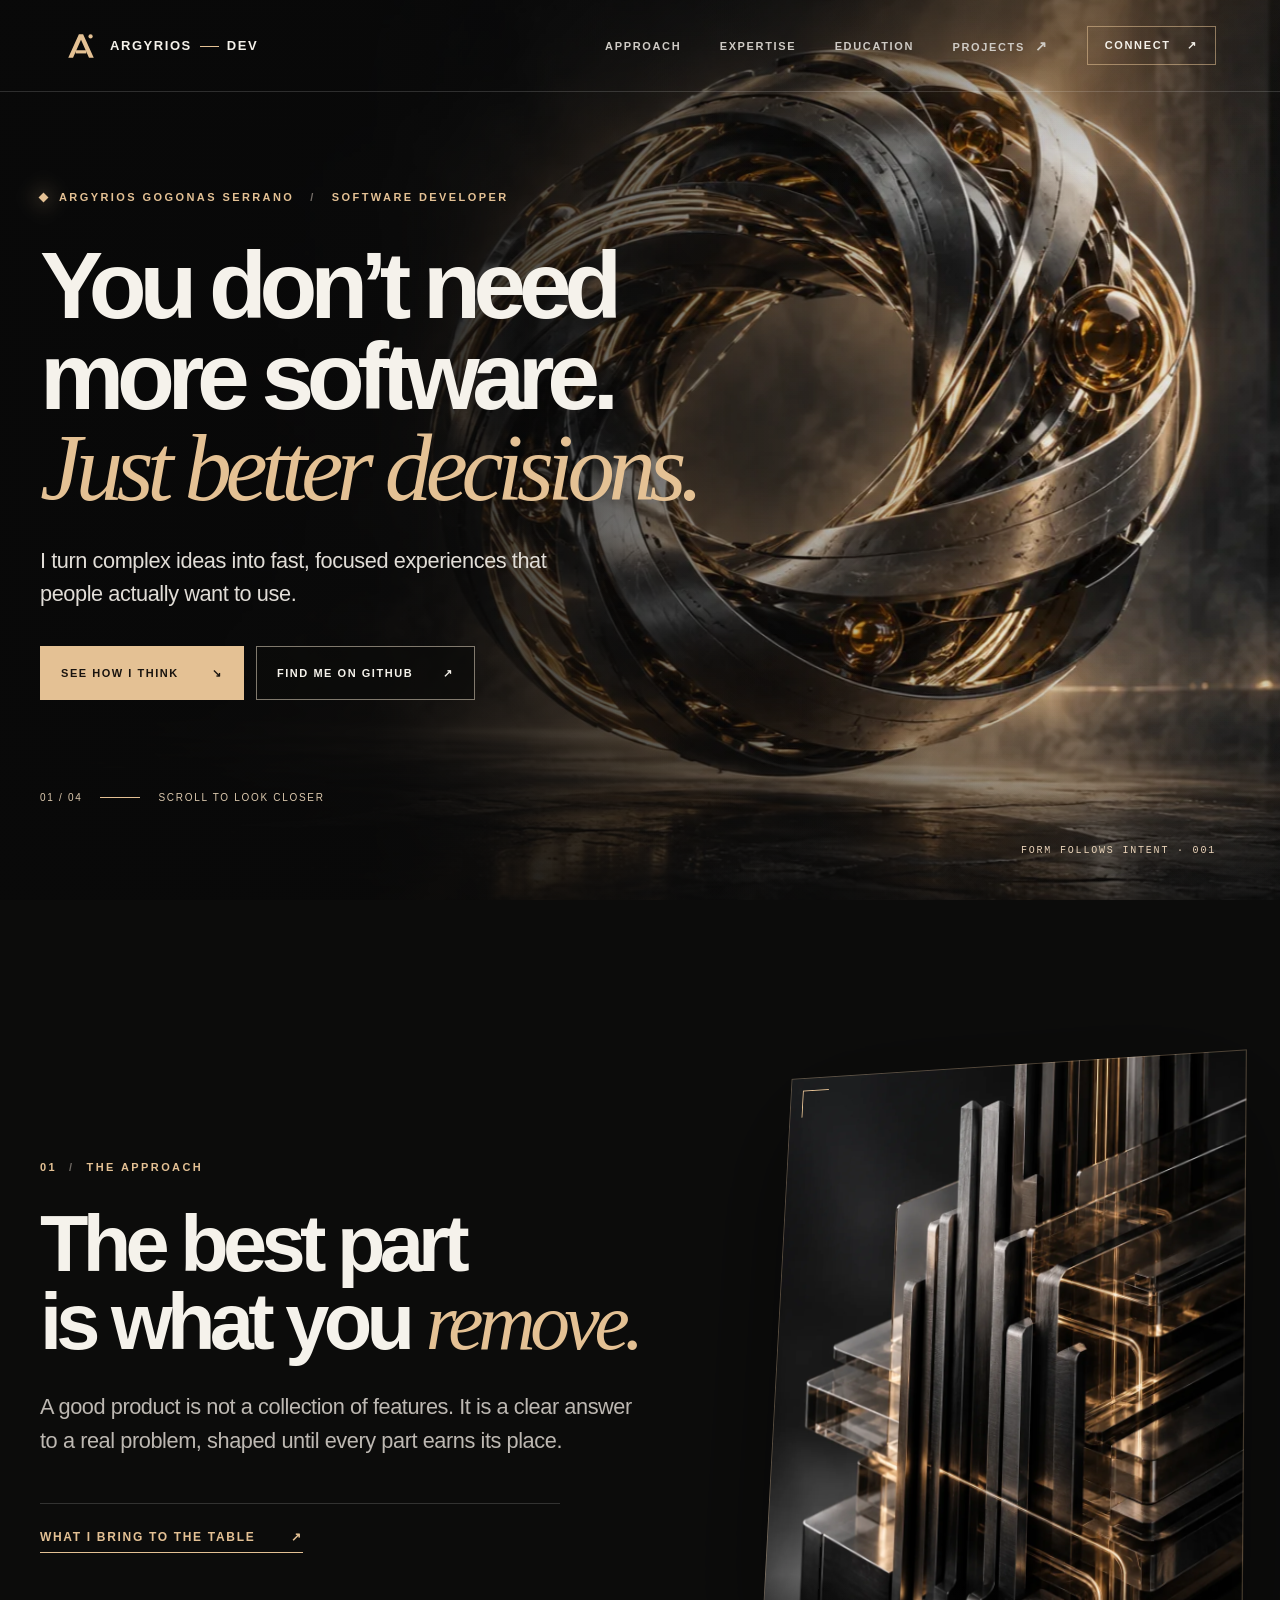
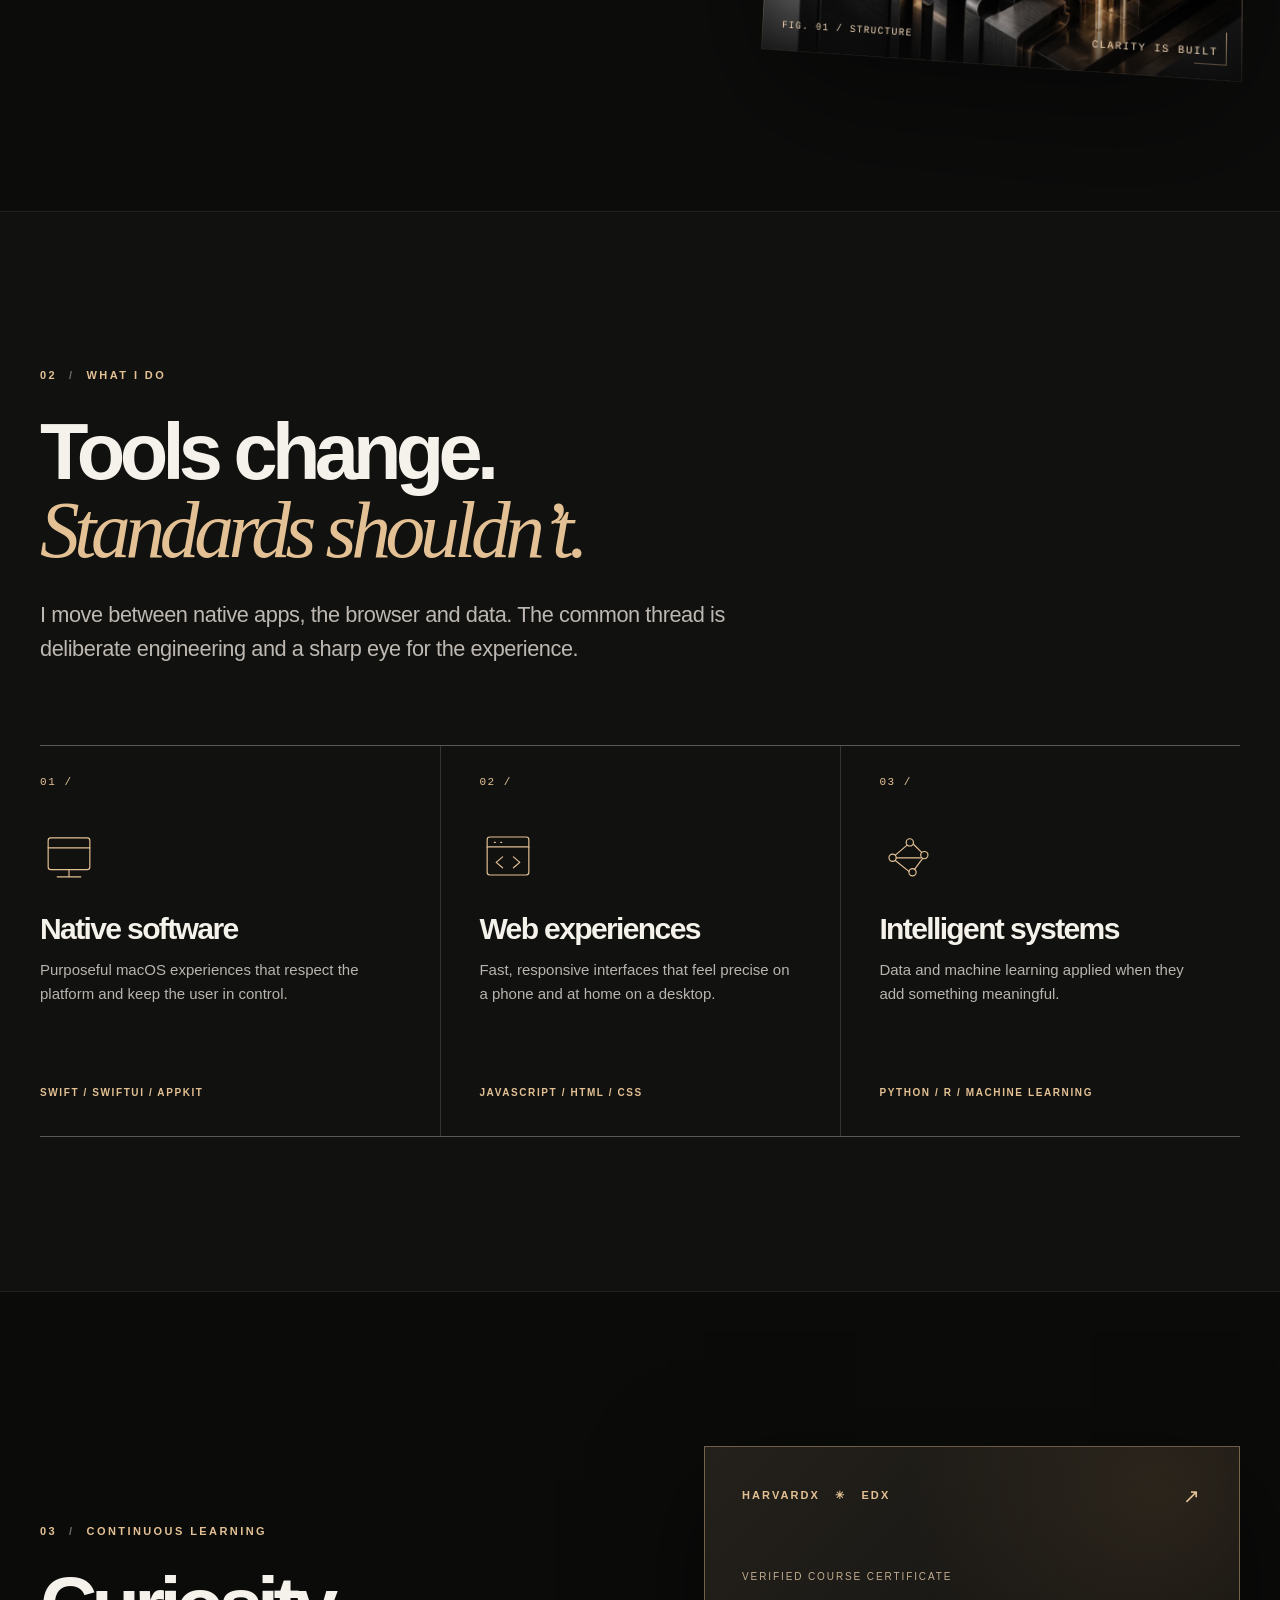
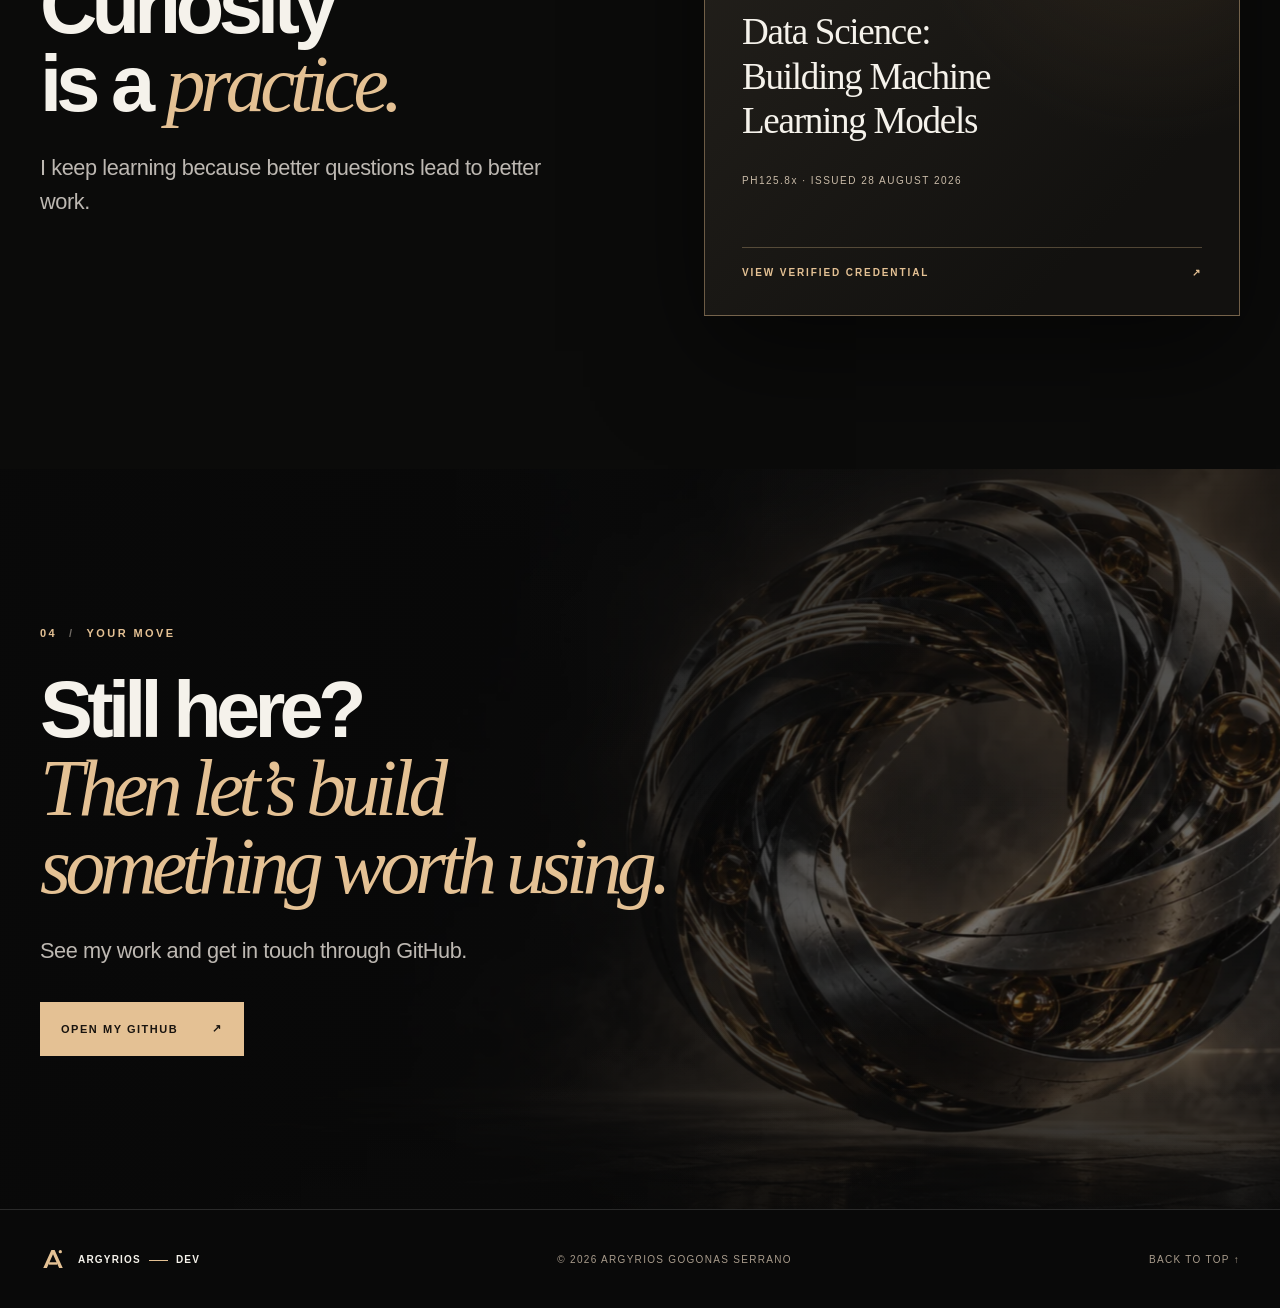
==== commit 5f2c4825: "Add searchable automatically updated project menu" ====
--- a/index.html
+++ b/index.html
@@ -4,11 +4,12 @@
 <meta charset="utf-8"><meta name="viewport" content="width=device-width,initial-scale=1"><meta name="theme-color" content="#090909">
 <meta name="description" content="Argyrios Gogonas Serrano — independent developer. Native software, thoughtful interfaces and fewer unnecessary decisions.">
 <meta property="og:title" content="Argyrios — Build what matters"><meta property="og:description" content="An independent developer who makes complex software feel simple."><meta property="og:type" content="website"><meta property="og:image" content="https://argyrios-dev.github.io/assets/hero-sculpture.webp">
-<title>Argyrios — Build what matters</title><link rel="icon" type="image/svg+xml" href="assets/mark.svg"><link rel="apple-touch-icon" href="https://github.com/argyrios-dev.png"><link rel="preload" href="assets/hero-sculpture.webp" as="image" type="image/webp"><link rel="stylesheet" href="styles.css?v=3"><script defer src="scene.js?v=3"></script>
+<title>Argyrios — Build what matters</title><link rel="icon" type="image/svg+xml" href="assets/mark.svg"><link rel="apple-touch-icon" href="https://github.com/argyrios-dev.png"><link rel="preload" href="assets/hero-sculpture.webp" as="image" type="image/webp"><link rel="stylesheet" href="styles.css?v=4"><script defer src="scene.js?v=4"></script><script defer src="projects.js?v=1"></script>
 </head>
 <body>
 <a class="skip" href="#main">Skip to content</a><div id="progress" class="progress" aria-hidden="true"></div>
-<header class="header"><a href="#top" class="identity" aria-label="Argyrios — home"><img src="assets/mark.svg" width="34" height="34" alt=""><span>ARGYRIOS<span class="identity-rule"></span>DEV</span></a><nav aria-label="Main navigation"><a href="#approach">Approach</a><a href="#expertise">Expertise</a><a href="#education">Education</a><a class="nav-last" href="#contact">Connect <span aria-hidden="true">↗</span></a></nav></header>
+<header class="header"><a href="#top" class="identity" aria-label="Argyrios — home"><img src="assets/mark.svg" width="34" height="34" alt=""><span>ARGYRIOS<span class="identity-rule"></span>DEV</span></a><nav aria-label="Main navigation"><a href="#approach">Approach</a><a href="#expertise">Expertise</a><a href="#education">Education</a><button type="button" class="projects-trigger" id="projects-trigger" aria-haspopup="dialog" aria-expanded="false" aria-controls="projects-menu">Projects <span aria-hidden="true">↗</span></button><a class="nav-last" href="#contact">Connect <span aria-hidden="true">↗</span></a></nav></header>
+<div class="projects-overlay" id="projects-menu" hidden><button type="button" class="projects-scrim" aria-label="Close projects menu" data-close-projects></button><section class="projects-panel" role="dialog" aria-modal="true" aria-labelledby="projects-heading" tabindex="-1"><div class="projects-top"><span class="projects-kicker">ARGYRIOS / PUBLIC WORK</span><button type="button" class="projects-close" aria-label="Close projects menu" data-close-projects>×</button></div><div class="projects-intro"><span class="projects-index">01 / REPOSITORIES</span><h2 id="projects-heading">Built, not<br><em>just imagined.</em></h2><p>Live from my public GitHub repositories. New projects appear here automatically.</p></div><div class="projects-controls"><label class="projects-search"><svg viewBox="0 0 24 24" fill="none" aria-hidden="true"><circle cx="10.5" cy="10.5" r="6.5"/><path d="m15.5 15.5 5 5"/></svg><span class="sr-only">Search projects</span><input id="projects-query" type="search" placeholder="Search projects" autocomplete="off"></label><button type="button" id="projects-refresh" class="projects-refresh" title="Check for new projects" aria-label="Check for new projects">↻</button></div><div class="projects-meta"><span id="projects-count">PROJECTS</span><span id="projects-status" role="status" aria-live="polite">LOADING...</span></div><div id="projects-list" class="projects-list"></div><div class="projects-footer"><span>PUBLIC REPOSITORIES · UPDATED AUTOMATICALLY</span><a href="https://github.com/argyrios-dev?tab=repositories" target="_blank" rel="noopener noreferrer">VIEW ALL ON GITHUB ↗</a></div></section></div>
 <main id="main">
 <section id="top" class="hero" aria-labelledby="hero-heading"><div class="hero-image" aria-hidden="true"></div><div class="hero-shade" aria-hidden="true"></div><div class="hero-content container"><div class="eyebrow"><span class="diamond" aria-hidden="true"></span> ARGYRIOS GOGONAS SERRANO <span class="hero-separator">/</span> SOFTWARE DEVELOPER</div><h1 id="hero-heading">You don’t need<br>more software.<br><em>Just better decisions.</em></h1><p>I turn complex ideas into fast, focused experiences that people actually want to use.</p><div class="actions"><a class="button filled" href="#approach">See how I think <span aria-hidden="true">↘</span></a><a class="button outline" href="https://github.com/argyrios-dev" target="_blank" rel="noopener noreferrer">Find me on GitHub <span aria-hidden="true">↗</span></a></div><div class="hero-bottom"><span>01 / 04</span><span class="hero-bottom-line"></span><span>SCROLL TO LOOK CLOSER</span></div></div><div class="hero-art-label" aria-hidden="true">FORM FOLLOWS INTENT · 001</div></section>
 <section id="approach" class="approach section" aria-labelledby="approach-heading"><div class="container approach-grid"><div class="approach-copy reveal"><span class="section-index">01 <span>/</span> THE APPROACH</span><h2 id="approach-heading">The best part<br>is what you <em>remove.</em></h2><p>A good product is not a collection of features. It is a clear answer to a real problem, shaped until every part earns its place.</p><div class="rule"></div><a class="text-link" href="#expertise">What I bring to the table <span aria-hidden="true">↗</span></a></div><div class="image-frame reveal" id="detail-frame"><img src="assets/precision-detail.webp" alt="Precision-machined metal and glass layers illuminated by warm light" loading="lazy" width="1122" height="1402"><span class="frame-corner corner-a"></span><span class="frame-corner corner-b"></span><div class="frame-caption"><span>FIG. 01 / STRUCTURE</span><span>CLARITY IS BUILT</span></div></div></div></section>
--- a/styles.css
+++ b/styles.css
@@ -6,3 +6,5 @@
 .education{background:#0b0b0a}.education-grid{display:grid;grid-template-columns:1fr 1fr;gap:clamp(60px,10vw,170px);align-items:center}.education h2{margin-top:28px}.certificate{min-height:470px;display:flex;flex-direction:column;justify-content:space-between;padding:37px;background:radial-gradient(circle at 85% 10%,#56432d4f,transparent 40%),linear-gradient(135deg,#24211c,#12110f 78%);border:1px solid #d5b48675;box-shadow:0 35px 100px #0008;transition:transform .35s,box-shadow .35s}.certificate:hover{transform:translateY(-8px) rotate(.5deg);box-shadow:0 45px 130px #000b}.certificate-top,.certificate-foot{display:flex;justify-content:space-between;align-items:center;font-size:11px;font-weight:800;letter-spacing:.19em;color:var(--gold)}.tiny-star{padding:0 10px}.cert-icon{font-size:20px;font-weight:300}.certificate-content{padding:30px 0}.cert-label{font-size:10px;letter-spacing:.19em;color:#c2ad91}.certificate h3{font-family:Georgia,"Times New Roman",serif;font-size:clamp(27px,2.9vw,46px);line-height:1.2;font-weight:400;letter-spacing:-.035em;margin:26px 0}.certificate-content>span:last-child{font-size:10px;letter-spacing:.15em;color:#c9bba8}.certificate-foot{padding-top:19px;border-top:1px solid #d5b48653;font-size:10px}
 .contact{min-height:82svh;display:flex;align-items:center;overflow:hidden;background:#0a0908}.contact-image,.contact-shade{position:absolute;inset:0;pointer-events:none}.contact-image{background:url('assets/hero-sculpture.webp') 75% 42%/cover no-repeat;filter:grayscale(.18);transform:scale(var(--contact-scale,1.18));will-change:transform}.contact-shade{background:linear-gradient(90deg,#090909fa,#090909e3 40%,#0909098c 75%),linear-gradient(0deg,#090909d9,transparent 30%,#09090988)}.contact-inner{position:relative;z-index:1}.contact h2{max-width:1130px}.contact p{margin-bottom:34px}.footer{background:#090909;border-top:1px solid #ffffff22}.footer-inner{min-height:98px;display:flex;align-items:center;justify-content:space-between;gap:25px;font-size:10px;letter-spacing:.13em;color:#a99c8c}.footer .identity{color:var(--white);font-size:10px}.footer a:hover{color:var(--gold)}.js .reveal{opacity:0;transform:translateY(45px);transition:opacity .85s ease,transform .85s cubic-bezier(.18,.8,.2,1)}.js .reveal.visible{opacity:1;transform:none}.js .image-frame.reveal.visible{transform:perspective(1200px) rotateY(var(--frame-rotate,-7deg)) rotateX(var(--frame-pitch,3deg))}
 @media(max-width:1050px){.hero-shade{background:linear-gradient(90deg,#090909fa,#090909dc 36%,#09090958 80%),linear-gradient(0deg,#090909a8,transparent 30%)}.hero-image{background-position:63% center}.approach-grid{gap:45px}.education-grid{gap:45px}}@media(max-width:760px){.container{width:calc(100% - 42px)}.header{min-height:74px;padding:0 21px}.header nav a:not(.nav-last){display:none}.identity{font-size:10px;gap:6px}.identity img{width:27px;height:27px}.identity-rule{width:10px;margin:0 5px}.nav-last{padding:10px;font-size:9px}.hero{min-height:100svh}.hero-image{background-position:66% center}.hero-shade{background:linear-gradient(90deg,#090909ee,#090909c9 54%,#09090970),linear-gradient(0deg,#090909d9,transparent 45%,#0909099c)}.hero-content{padding:125px 0 48px}.eyebrow{font-size:9px;letter-spacing:.13em}.hero-separator{display:none}h1{font-size:clamp(57px,11vw,82px);margin:26px 0}.hero-bottom{margin-top:70px}.hero-art-label{right:21px;bottom:19px;font-size:8px}.section{padding:95px 0}.approach-grid,.education-grid{grid-template-columns:1fr;gap:60px}.approach h2,.expertise h2,.education h2,.contact h2{font-size:clamp(52px,10vw,78px)}.image-frame{width:min(86%,500px);margin:auto}.pillars{grid-template-columns:1fr;margin-top:50px}.pillar{min-height:0;padding:22px 0 28px!important;border-left:0!important;border-bottom:1px solid #ffffff27}.pillar:last-child{border-bottom:0}.pillar-icon{margin:18px 0}.pillar h3{font-size:30px}.pillar small{padding-top:10px}.certificate{min-height:420px}.contact{min-height:76svh}.footer-inner{min-height:120px;flex-wrap:wrap}.footer-inner>span{order:3;width:100%}}@media(max-width:420px){h1{font-size:clamp(49px,11vw,60px)}.actions{align-items:stretch}.actions .button{width:100%}.hero-bottom{font-size:8px}.hero-art-label{display:none}.certificate{padding:25px;min-height:400px}.certificate h3{font-size:30px}}@media(prefers-reduced-motion:reduce){html{scroll-behavior:auto}.reveal{opacity:1;transform:none}.js .image-frame.reveal.visible{transform:none}*,*:before,*:after{transition-duration:.01ms!important;animation-duration:.01ms!important}}
+/* Live GitHub project drawer */
+[hidden]{display:none!important}.sr-only{position:absolute;width:1px;height:1px;padding:0;margin:-1px;overflow:hidden;clip:rect(0,0,0,0);white-space:nowrap;border:0}.projects-trigger{appearance:none;border:0;background:none;color:#cfcbc5;cursor:pointer;font:inherit;text-transform:inherit;letter-spacing:inherit;font-weight:inherit;padding:8px 0}.projects-trigger:hover,.projects-trigger[aria-expanded="true"]{color:var(--gold)}.projects-trigger:focus-visible,.projects-close:focus-visible,.projects-refresh:focus-visible,.projects-search input:focus-visible,.projects-scrim:focus-visible{outline:2px solid var(--gold);outline-offset:4px}.projects-trigger span{font-size:14px;margin-left:5px}.projects-overlay{position:fixed;inset:0;z-index:80;display:grid;grid-template-columns:1fr min(680px,100%)}.projects-scrim{position:absolute;inset:0;border:0;background:#000b;backdrop-filter:blur(8px);cursor:pointer}.projects-panel{position:relative;grid-column:2;min-width:0;height:100%;overflow-y:auto;overscroll-behavior:contain;background:#141311;border-left:1px solid #d5b99145;padding:35px clamp(24px,4vw,58px) 28px;box-shadow:-35px 0 110px #000a;animation:projects-enter .38s cubic-bezier(.2,.8,.2,1) both}.projects-top,.projects-meta,.projects-footer{display:flex;justify-content:space-between;align-items:center;gap:14px}.projects-kicker,.projects-index,.projects-meta,.projects-footer{font:10px ui-monospace,SFMono-Regular,monospace;letter-spacing:.13em;color:#bca98f}.projects-close{width:39px;height:39px;border:1px solid #d5b99170;background:transparent;color:var(--gold);font:30px/1 Georgia,serif;cursor:pointer}.projects-close:hover,.projects-refresh:hover{background:#e4c19422}.projects-intro{padding:53px 0 31px}.projects-index{color:var(--gold)}.projects-intro h2{font-size:clamp(50px,5vw,79px);line-height:.95;letter-spacing:-.07em;font-weight:600;margin:19px 0 16px}.projects-intro h2 em{color:var(--gold);font-family:Georgia,serif;font-weight:400}.projects-intro p{max-width:470px;color:#b9b2aa;font-size:15px;line-height:1.6}.projects-controls{display:flex;gap:10px}.projects-search{height:49px;display:flex;align-items:center;gap:10px;flex:1;padding:0 15px;border:1px solid #d5b99160;background:#0d0c0b}.projects-search svg{width:18px;height:18px;stroke:var(--gold);stroke-width:1.4;flex:0 0 auto}.projects-search input{width:100%;height:100%;border:0;outline:0;background:transparent;color:var(--white);font:14px Inter,ui-sans-serif,-apple-system,sans-serif}.projects-search input::placeholder{color:#a9a39a}.projects-refresh{width:49px;height:49px;border:1px solid #d5b99160;background:#0d0c0b;color:var(--gold);font:25px/1 Georgia,serif;cursor:pointer}.projects-refresh:disabled{opacity:.5;cursor:wait}.projects-meta{margin-top:28px;padding-bottom:11px;border-bottom:1px solid #d5b99170;color:var(--gold)}.projects-meta span:last-child{color:#a9a39a;text-align:right}.projects-list{min-height:180px}.repo{display:grid;grid-template-columns:36px 1fr 18px;gap:13px;align-items:start;padding:22px 0;border-bottom:1px solid #d5b9912d;transition:padding .2s,background .2s}.repo:hover{padding-left:9px;background:#e4c1940b}.repo-number{color:var(--gold);font:11px ui-monospace,SFMono-Regular,monospace;padding-top:6px}.repo h3{font-size:21px;line-height:1.2;font-weight:600;letter-spacing:-.035em;margin:0 0 7px;overflow-wrap:anywhere}.repo p{font-size:13px;line-height:1.5;color:#b9b2aa;margin:0 0 10px}.repo-language{color:var(--gold);font:10px ui-monospace,SFMono-Regular,monospace;letter-spacing:.1em;text-transform:uppercase}.repo-arrow{font-size:19px;color:var(--gold)}.projects-empty{padding:48px 0;color:#b9b2aa;font-size:14px;line-height:1.55}.projects-footer{margin-top:29px;padding-top:16px;border-top:1px solid #d5b99170;flex-wrap:wrap;line-height:1.6}.projects-footer a{color:var(--gold)}.projects-footer a:hover{text-decoration:underline}body.projects-open{overflow:hidden}@keyframes projects-enter{from{transform:translateX(40px);opacity:.7}to{transform:translateX(0);opacity:1}}@media(max-width:760px){.header nav{gap:12px}.projects-trigger{font-size:9px;letter-spacing:.12em}.projects-trigger span{margin-left:2px}.projects-overlay{grid-template-columns:1fr}.projects-panel{grid-column:1;border-left:0;padding:25px 22px 30px}.projects-intro{padding-top:40px}.projects-intro h2{font-size:clamp(49px,11vw,68px)}.projects-footer{font-size:9px}}@media(prefers-reduced-motion:reduce){.projects-panel{animation:none}}
